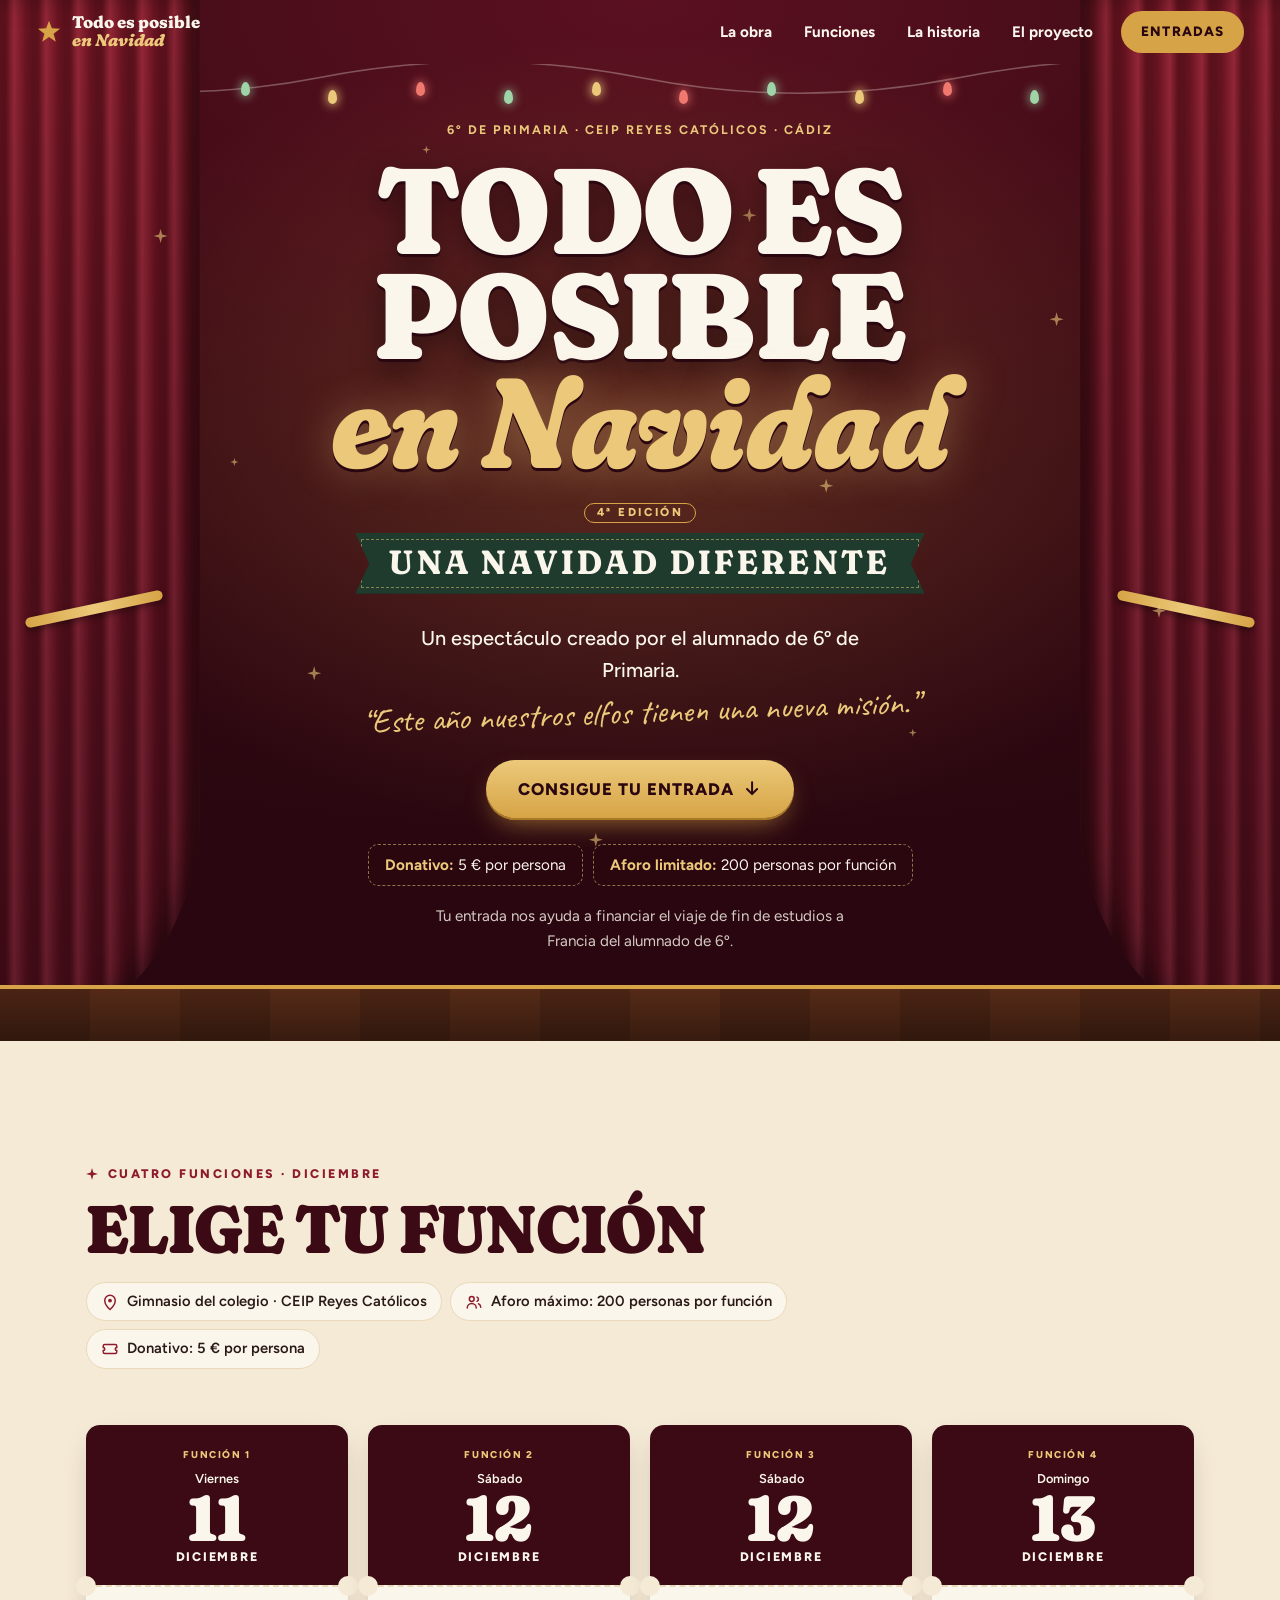
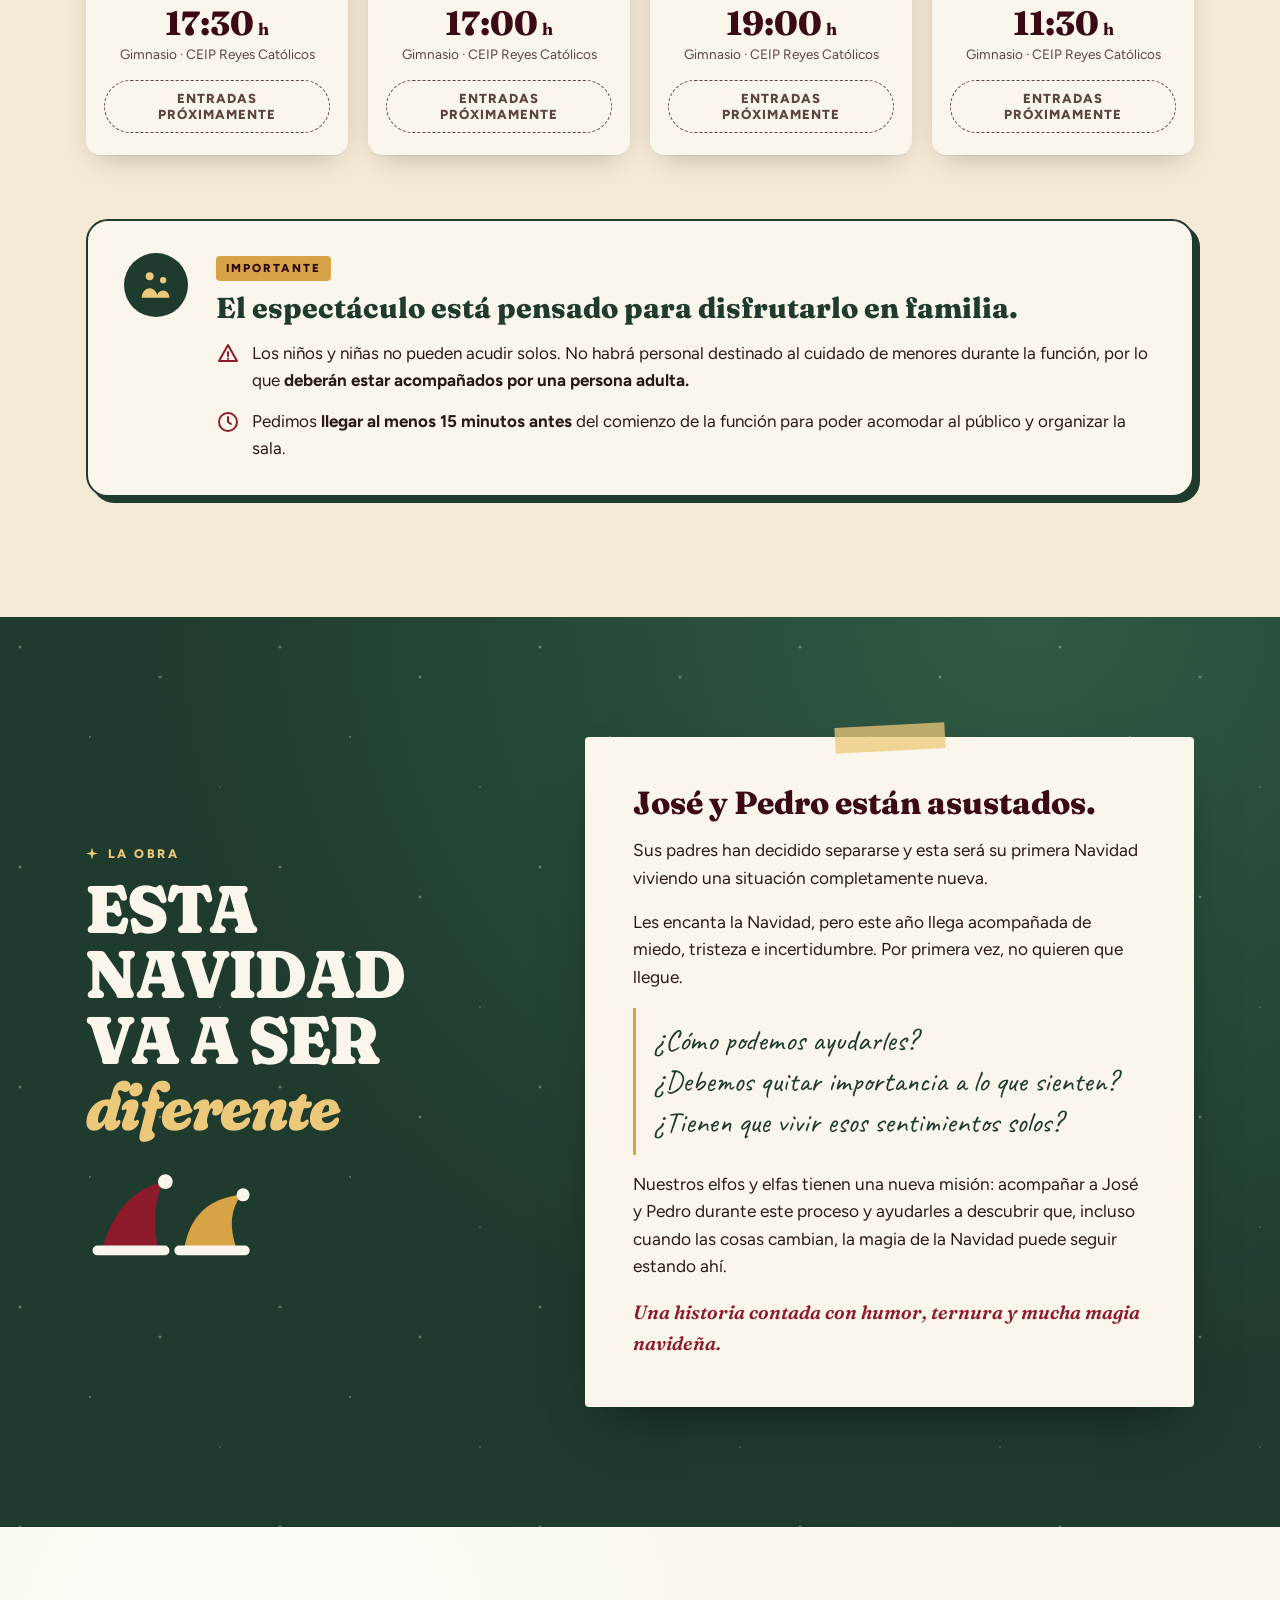
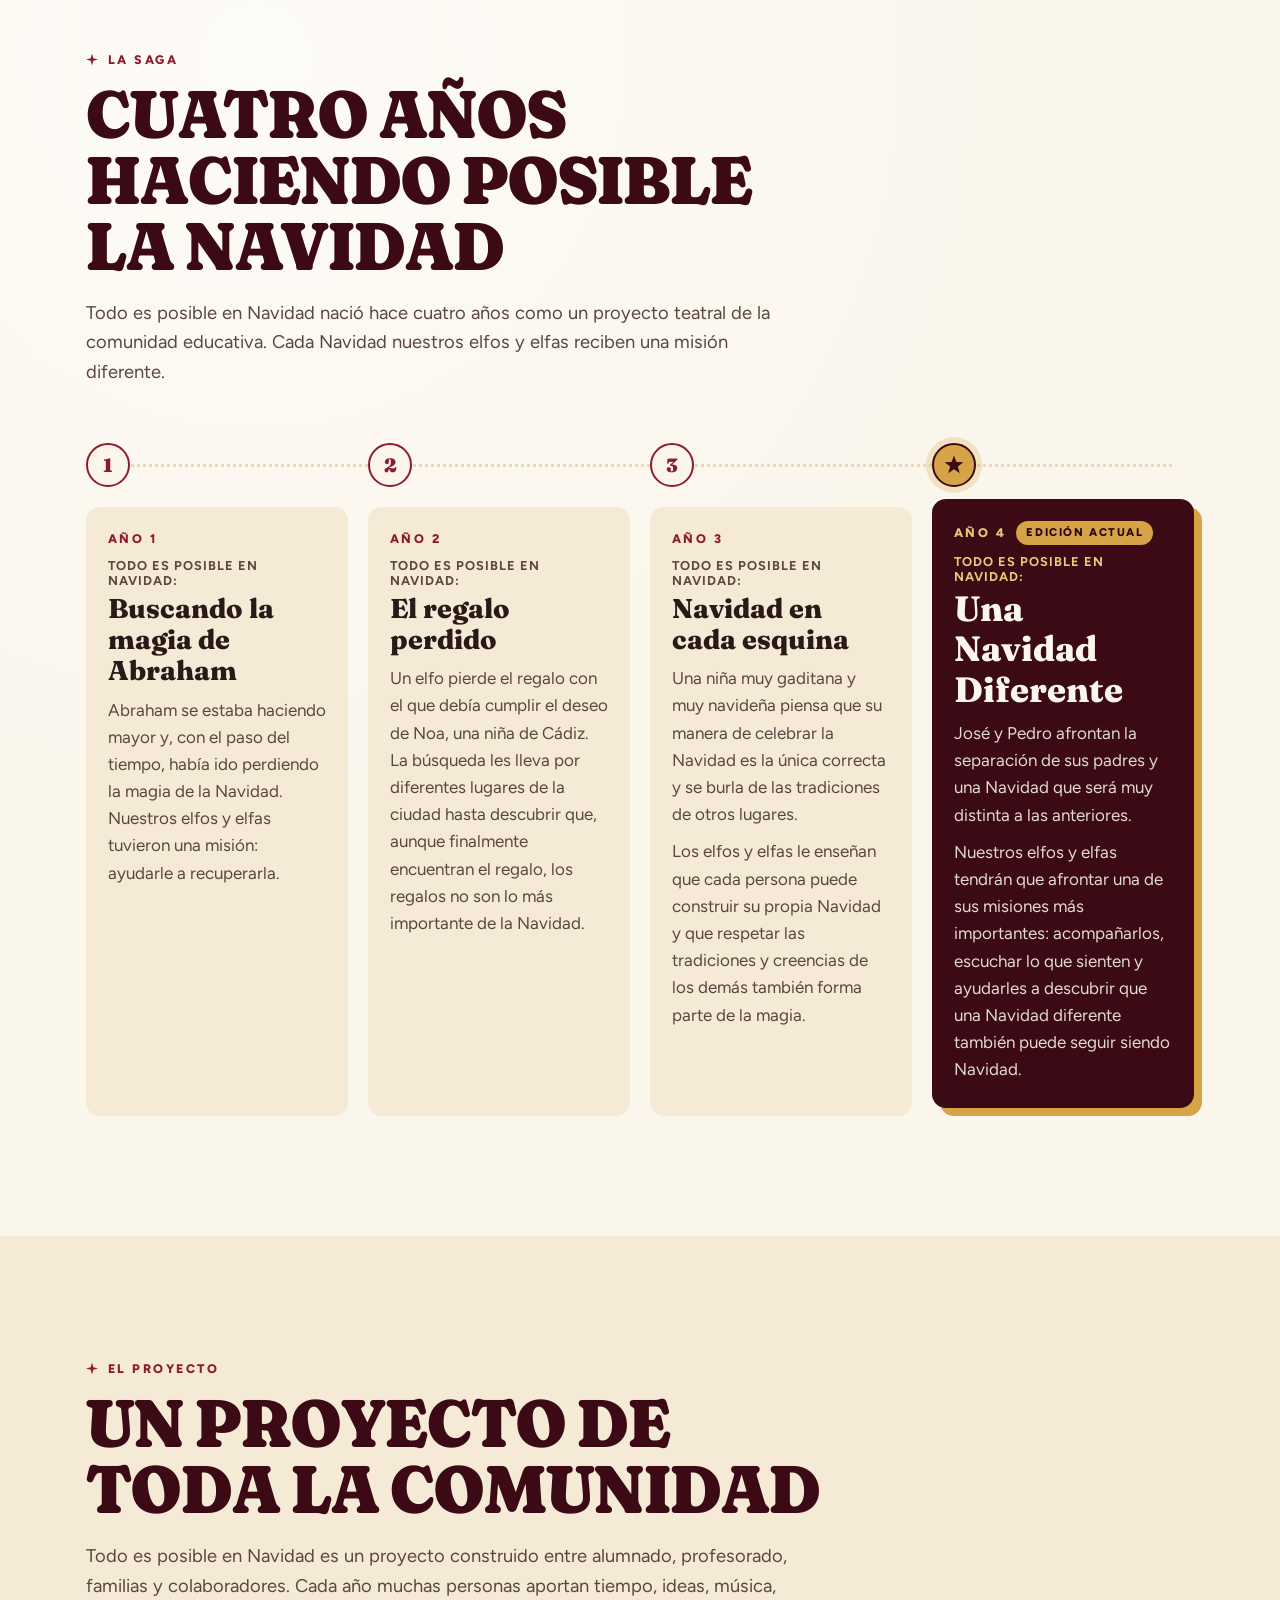
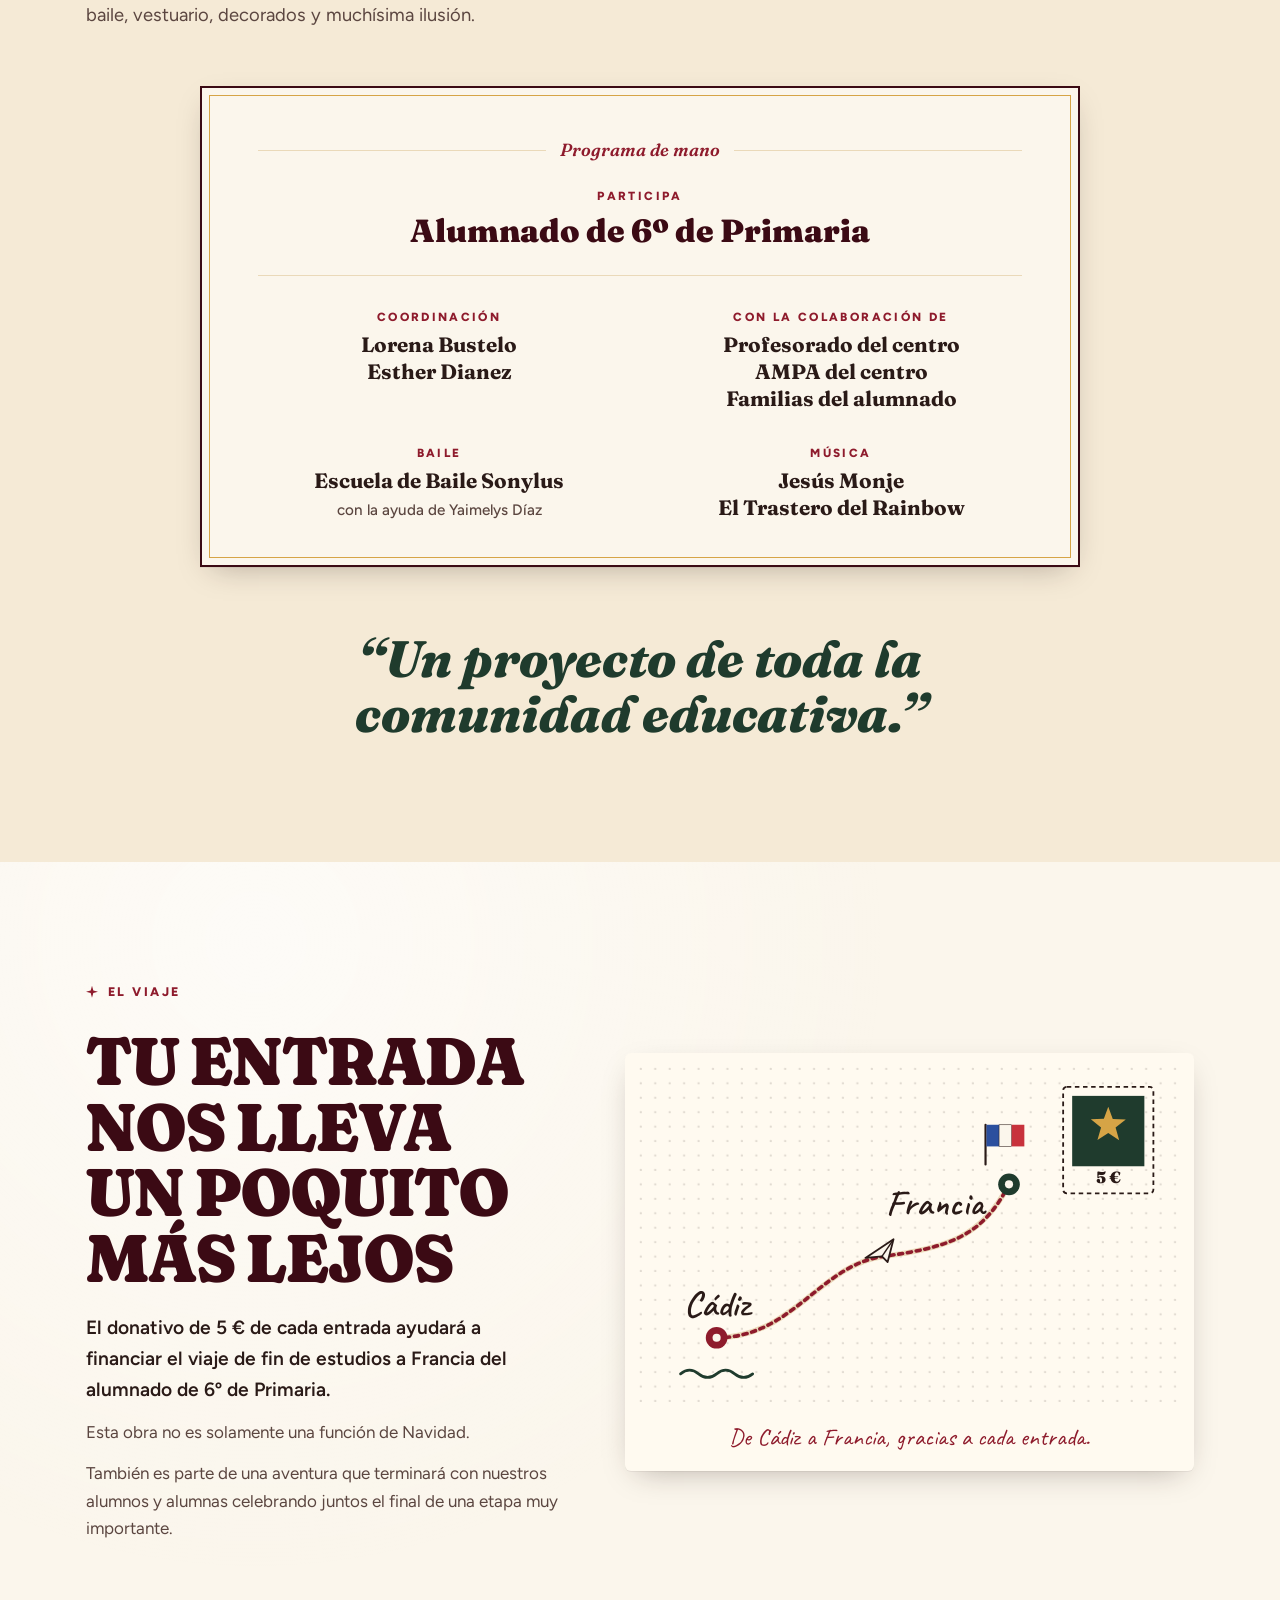
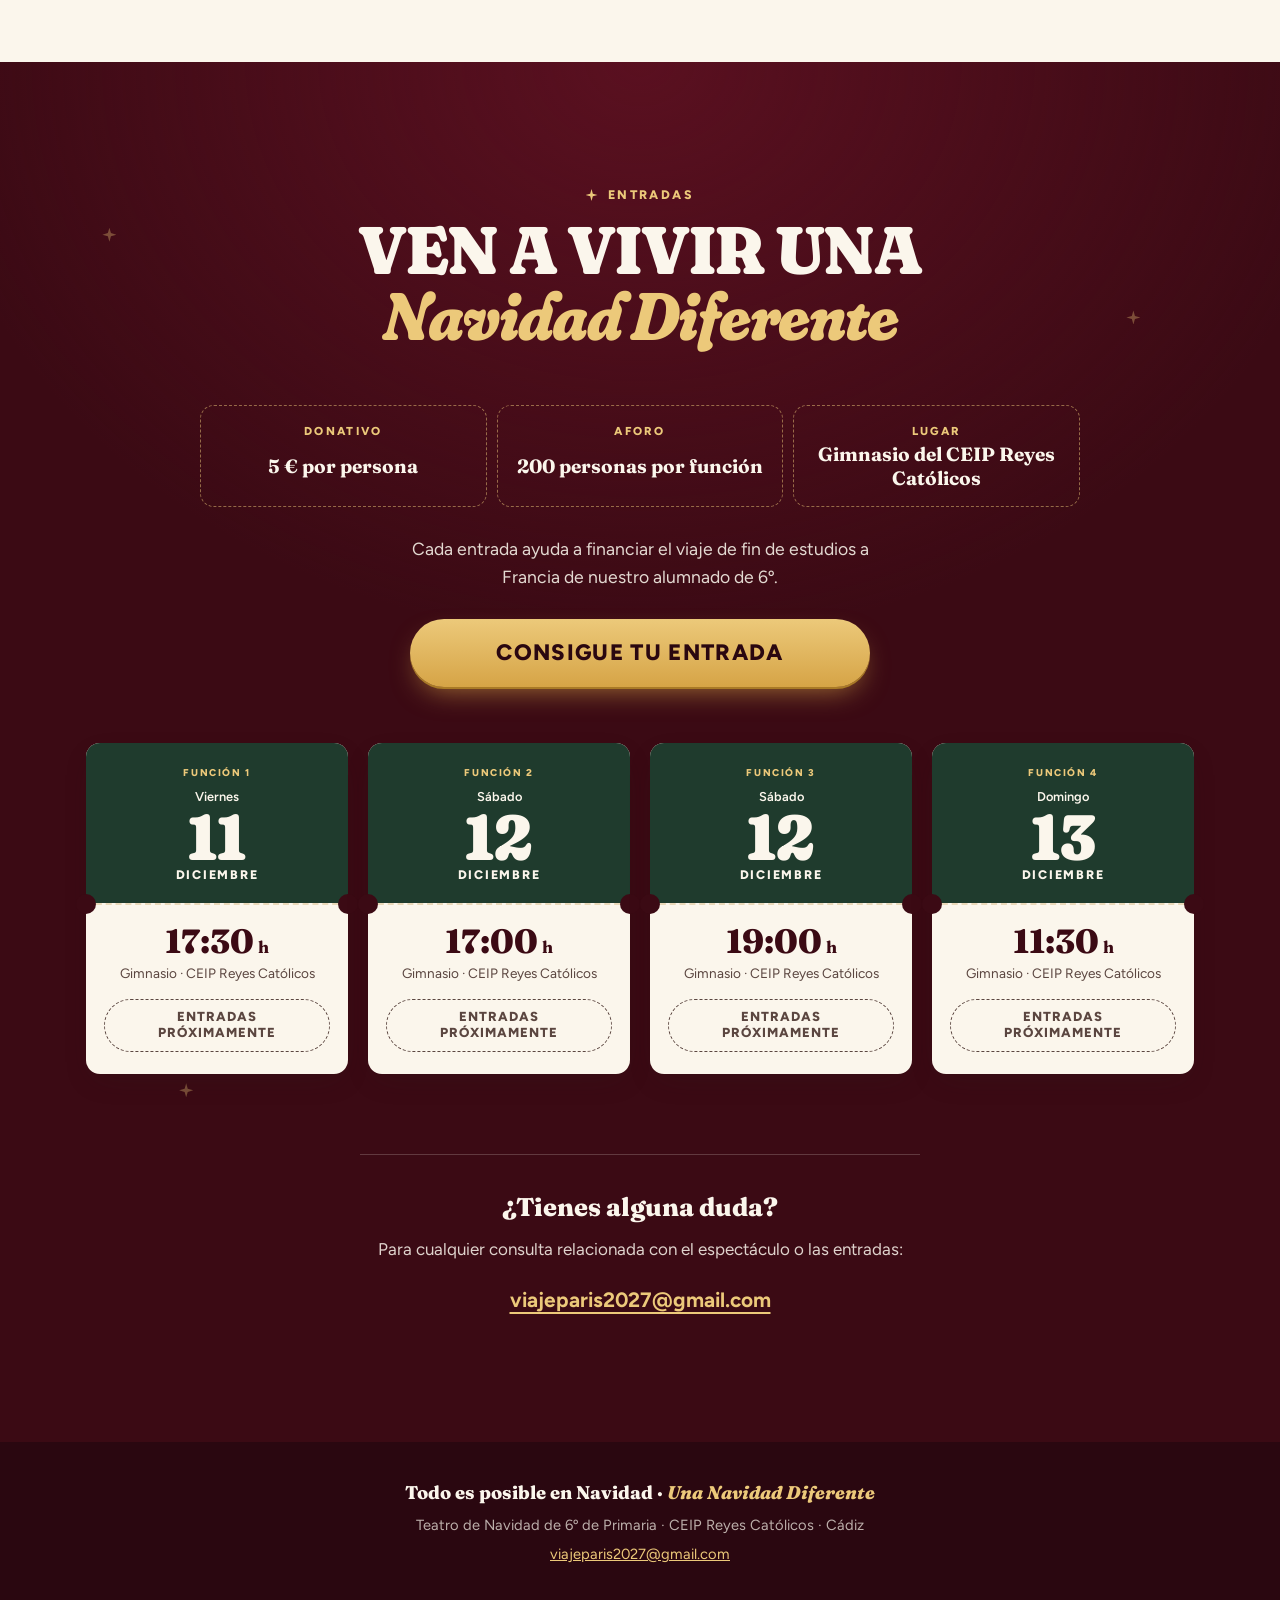
==== index.html @ 120185e9 "Add Christmas play website for GitHub Pages Static site for "Todo es posible en Navidad · Una Navida" ====
<!doctype html>
<html lang="es">
<head>
  <meta charset="utf-8">
  <meta name="viewport" content="width=device-width, initial-scale=1, viewport-fit=cover">
  <title>Todo es posible en Navidad · Una Navidad Diferente</title>
  <meta name="description" content="Teatro de Navidad de 6º de Primaria del CEIP Reyes Católicos. Ven a disfrutar de Una Navidad Diferente y colabora con nuestro viaje de fin de estudios a Francia.">
  <meta name="theme-color" content="#3b0a14">

  <!-- Compartir (WhatsApp, redes). og:url y og:image deben ser URLs absolutas:
       si cambia la dirección de la web, actualiza estas dos líneas. -->
  <meta property="og:type" content="website">
  <meta property="og:locale" content="es_ES">
  <meta property="og:site_name" content="Todo es posible en Navidad">
  <meta property="og:title" content="Todo es posible en Navidad · Una Navidad Diferente">
  <meta property="og:description" content="Teatro de Navidad de 6º de Primaria del CEIP Reyes Católicos. Ven a disfrutar de Una Navidad Diferente y colabora con nuestro viaje de fin de estudios a Francia.">
  <meta property="og:url" content="https://jorgegalindocruces.github.io/todo-es-posible-en-navidad/">
  <meta property="og:image" content="https://jorgegalindocruces.github.io/todo-es-posible-en-navidad/assets/og-image.png">
  <meta property="og:image:width" content="1200">
  <meta property="og:image:height" content="630">
  <meta property="og:image:alt" content="Cartel de Todo es posible en Navidad: Una Navidad Diferente">
  <meta name="twitter:card" content="summary_large_image">

  <link rel="icon" href="assets/icons/favicon.svg" type="image/svg+xml">
  <link rel="icon" href="assets/icons/favicon-32.png" sizes="32x32" type="image/png">
  <link rel="apple-touch-icon" href="assets/icons/apple-touch-icon.png">

  <link rel="preconnect" href="https://fonts.googleapis.com">
  <link rel="preconnect" href="https://fonts.gstatic.com" crossorigin>
  <link rel="stylesheet" href="https://fonts.googleapis.com/css2?family=Caveat:wght@600&family=Figtree:wght@400;500;700;800&family=Fraunces:ital,opsz,wght,SOFT@0,9..144,500..900,100;1,9..144,500..900,100&display=swap">
  <link rel="stylesheet" href="css/styles.css">

  <script>document.documentElement.classList.add("js");</script>
  <script src="js/main.js" defer></script>
</head>
<body>
  <a class="skip-link" href="#contenido">Saltar al contenido</a>

  <!-- ============ CABECERA ============ -->
  <header class="site-header" data-header>
    <div class="site-header__inner">
      <a class="brand" href="#inicio" aria-label="Todo es posible en Navidad, volver al inicio">
        <svg class="brand__star" viewBox="0 0 24 24" aria-hidden="true"><path d="M12 1.5l2.6 7.1 7.6.3-6 4.7 2.1 7.3L12 16.7l-6.3 4.2 2.1-7.3-6-4.7 7.6-.3z"/></svg>
        <span class="brand__text">Todo es posible<br><em>en Navidad</em></span>
      </a>

      <button class="nav-toggle" type="button" aria-expanded="false" aria-controls="menu" data-nav-toggle>
        <span class="nav-toggle__bars" aria-hidden="true"></span>
        <span class="nav-toggle__label">Menú</span>
      </button>

      <nav class="site-nav" id="menu" aria-label="Principal" data-nav>
        <ul>
          <li><a href="#la-obra">La obra</a></li>
          <li><a href="#funciones">Funciones</a></li>
          <li><a href="#historia">La historia</a></li>
          <li><a href="#proyecto">El proyecto</a></li>
          <li><a class="site-nav__cta" href="#entradas">Entradas</a></li>
        </ul>
      </nav>
    </div>
  </header>

  <main id="contenido">

    <!-- ============ HERO ============ -->
    <section class="hero" id="inicio" aria-labelledby="hero-title">
      <div class="hero__lights" aria-hidden="true">
        <svg viewBox="0 0 1200 80" preserveAspectRatio="none" class="lights__wire"><path d="M0 10 Q150 60 300 18 T600 18 T900 18 T1200 10" fill="none" stroke="currentColor" stroke-width="2"/></svg>
        <ul class="lights__bulbs">
          <li></li><li></li><li></li><li></li><li></li><li></li><li></li><li></li><li></li><li></li><li></li><li></li><li></li><li></li>
        </ul>
      </div>
      <div class="hero__curtain hero__curtain--left" aria-hidden="true"></div>
      <div class="hero__curtain hero__curtain--right" aria-hidden="true"></div>
      <div class="hero__stars" aria-hidden="true">
        <span style="--x:12%;--y:22%;--d:0s"></span>
        <span style="--x:24%;--y:64%;--d:1.2s"></span>
        <span style="--x:33%;--y:14%;--d:2.4s"></span>
        <span style="--x:46%;--y:80%;--d:.6s"></span>
        <span style="--x:58%;--y:20%;--d:1.8s"></span>
        <span style="--x:71%;--y:70%;--d:3s"></span>
        <span style="--x:82%;--y:30%;--d:.3s"></span>
        <span style="--x:90%;--y:58%;--d:2.1s"></span>
        <span style="--x:18%;--y:44%;--d:3.4s"></span>
        <span style="--x:64%;--y:46%;--d:1.5s"></span>
      </div>

      <div class="hero__content">
        <p class="hero__kicker">6º de Primaria · CEIP Reyes Católicos · Cádiz</p>

        <h1 class="hero__title" id="hero-title">
          <span class="hero__title-top">Todo es posible</span>
          <span class="hero__title-bottom">en Navidad</span>
          <span class="visually-hidden">: </span>
          <span class="hero__edition">
            <span class="hero__edition-label">4ª edición</span>
            <span class="hero__edition-title">Una Navidad Diferente</span>
          </span>
        </h1>

        <p class="hero__lead">Un espectáculo creado por el alumnado de 6º de Primaria.</p>
        <p class="hero__mission">“Este año nuestros elfos tienen una nueva misión.”</p>

        <a class="btn btn--gold btn--xl" href="#entradas">
          Consigue tu entrada
          <svg viewBox="0 0 24 24" aria-hidden="true"><path d="M12 4v14m0 0l-6-6m6 6l6-6" fill="none" stroke="currentColor" stroke-width="2.4" stroke-linecap="round" stroke-linejoin="round"/></svg>
        </a>

        <ul class="hero__facts">
          <li><strong>Donativo:</strong> 5 € por persona</li>
          <li><strong>Aforo limitado:</strong> 200 personas por función</li>
        </ul>

        <p class="hero__purpose">Tu entrada nos ayuda a financiar el viaje de fin de estudios a Francia del alumnado de 6º.</p>
      </div>

      <div class="hero__stage" aria-hidden="true"></div>
    </section>

    <!-- ============ FUNCIONES ============ -->
    <section class="section section--cream" id="funciones" aria-labelledby="funciones-title">
      <div class="container">
        <header class="section-head reveal">
          <p class="eyebrow">Cuatro funciones · Diciembre</p>
          <h2 class="section-title" id="funciones-title">Elige tu función</h2>
          <p class="section-sub">
            <span class="pill"><svg viewBox="0 0 24 24" aria-hidden="true"><path d="M12 22s7-6.2 7-12a7 7 0 10-14 0c0 5.8 7 12 7 12z" fill="none" stroke="currentColor" stroke-width="2"/><circle cx="12" cy="10" r="2.5" fill="currentColor"/></svg>Gimnasio del colegio · CEIP Reyes Católicos</span>
            <span class="pill"><svg viewBox="0 0 24 24" aria-hidden="true"><circle cx="9" cy="8" r="3.2" fill="none" stroke="currentColor" stroke-width="2"/><path d="M3 20c0-3.3 2.7-6 6-6s6 2.7 6 6M16 5.5a3 3 0 010 5.6M18 14.4c1.8.8 3 2.6 3 4.6" fill="none" stroke="currentColor" stroke-width="2" stroke-linecap="round"/></svg>Aforo máximo: 200 personas por función</span>
            <span class="pill"><svg viewBox="0 0 24 24" aria-hidden="true"><path d="M3 8a2 2 0 012-2h14a2 2 0 012 2v2a2 2 0 000 4v2a2 2 0 01-2 2H5a2 2 0 01-2-2v-2a2 2 0 000-4z" fill="none" stroke="currentColor" stroke-width="2"/></svg>Donativo: 5 € por persona</span>
          </p>
        </header>

        <!-- Las tarjetas se generan desde CONFIG.shows en js/main.js -->
        <ul class="tickets" data-shows></ul>
        <noscript>
          <ul class="tickets-fallback">
            <li>11 de diciembre · 17:30</li>
            <li>12 de diciembre · 17:00</li>
            <li>12 de diciembre · 19:00</li>
            <li>13 de diciembre · 11:30</li>
          </ul>
        </noscript>

        <!-- AVISO IMPORTANTE -->
        <aside class="notice reveal" aria-labelledby="notice-title">
          <div class="notice__icon" aria-hidden="true">
            <svg viewBox="0 0 48 48"><circle cx="16" cy="13" r="5"/><circle cx="33" cy="18" r="4"/><path d="M6 40c0-6.6 4.5-12 10-12s10 5.4 10 12zM25 40c0-5 3.6-9 8-9s8 4 8 9z"/></svg>
          </div>
          <div class="notice__body">
            <p class="notice__tag">Importante</p>
            <h3 class="notice__title" id="notice-title">El espectáculo está pensado para disfrutarlo en familia.</h3>
            <ul class="notice__list">
              <li>
                <svg viewBox="0 0 24 24" aria-hidden="true"><path d="M12 3l9 16H3z" fill="none" stroke="currentColor" stroke-width="2" stroke-linejoin="round"/><path d="M12 10v4M12 16.5v.5" stroke="currentColor" stroke-width="2" stroke-linecap="round"/></svg>
                <span>Los niños y niñas no pueden acudir solos. No habrá personal destinado al cuidado de menores durante la función, por lo que <strong>deberán estar acompañados por una persona adulta.</strong></span>
              </li>
              <li>
                <svg viewBox="0 0 24 24" aria-hidden="true"><circle cx="12" cy="12" r="9" fill="none" stroke="currentColor" stroke-width="2"/><path d="M12 7v5l3 2" fill="none" stroke="currentColor" stroke-width="2" stroke-linecap="round"/></svg>
                <span>Pedimos <strong>llegar al menos 15 minutos antes</strong> del comienzo de la función para poder acomodar al público y organizar la sala.</span>
              </li>
            </ul>
          </div>
        </aside>
      </div>
    </section>

    <!-- ============ SINOPSIS ============ -->
    <section class="section section--forest synopsis" id="la-obra" aria-labelledby="sinopsis-title">
      <div class="snow" aria-hidden="true"></div>
      <div class="container synopsis__grid">
        <header class="synopsis__head reveal">
          <p class="eyebrow eyebrow--gold">La obra</p>
          <h2 class="section-title section-title--light" id="sinopsis-title">Esta Navidad va a ser <em>diferente</em></h2>
          <div class="synopsis__elves" aria-hidden="true">
            <svg viewBox="0 0 220 120">
              <!-- Dos gorros de elfo -->
              <g class="elf-hat">
                <path d="M20 100 Q40 30 95 18 Q78 50 88 100z" fill="#8e1b2c"/>
                <path d="M14 96h82a6 6 0 010 12H14a6 6 0 010-12z" fill="#fbf6ec"/>
                <circle cx="97" cy="18" r="9" fill="#fbf6ec"/>
              </g>
              <g class="elf-hat elf-hat--two">
                <path d="M120 100 Q130 40 190 34 Q170 60 184 100z" fill="#d6a446"/>
                <path d="M114 96h80a6 6 0 010 12h-80a6 6 0 010-12z" fill="#fbf6ec"/>
                <circle cx="192" cy="34" r="8" fill="#fbf6ec"/>
              </g>
            </svg>
          </div>
        </header>

        <div class="synopsis__script reveal">
          <p class="synopsis__lead">José y Pedro están asustados.</p>
          <p>Sus padres han decidido separarse y esta será su primera Navidad viviendo una situación completamente nueva.</p>
          <p>Les encanta la Navidad, pero este año llega acompañada de miedo, tristeza e incertidumbre. Por primera vez, no quieren que llegue.</p>

          <ul class="synopsis__questions">
            <li>¿Cómo podemos ayudarles?</li>
            <li>¿Debemos quitar importancia a lo que sienten?</li>
            <li>¿Tienen que vivir esos sentimientos solos?</li>
          </ul>

          <p>Nuestros elfos y elfas tienen una nueva misión: acompañar a José y Pedro durante este proceso y ayudarles a descubrir que, incluso cuando las cosas cambian, la magia de la Navidad puede seguir estando ahí.</p>
          <p class="synopsis__closing">Una historia contada con humor, ternura y mucha magia navideña.</p>
        </div>
      </div>
    </section>

    <!-- ============ HISTORIA / TIMELINE ============ -->
    <section class="section section--paper" id="historia" aria-labelledby="historia-title">
      <div class="container">
        <header class="section-head reveal">
          <p class="eyebrow">La saga</p>
          <h2 class="section-title" id="historia-title">Cuatro años haciendo posible la Navidad</h2>
          <p class="section-intro">Todo es posible en Navidad nació hace cuatro años como un proyecto teatral de la comunidad educativa. Cada Navidad nuestros elfos y elfas reciben una misión diferente.</p>
        </header>

        <ol class="timeline">
          <li class="timeline__item reveal">
            <div class="timeline__marker" aria-hidden="true">1</div>
            <article class="timeline__card">
              <p class="timeline__year">Año 1</p>
              <h3 class="timeline__title"><span class="timeline__saga">Todo es posible en Navidad:</span> Buscando la magia de Abraham</h3>
              <p>Abraham se estaba haciendo mayor y, con el paso del tiempo, había ido perdiendo la magia de la Navidad. Nuestros elfos y elfas tuvieron una misión: ayudarle a recuperarla.</p>
            </article>
          </li>
          <li class="timeline__item reveal">
            <div class="timeline__marker" aria-hidden="true">2</div>
            <article class="timeline__card">
              <p class="timeline__year">Año 2</p>
              <h3 class="timeline__title"><span class="timeline__saga">Todo es posible en Navidad:</span> El regalo perdido</h3>
              <p>Un elfo pierde el regalo con el que debía cumplir el deseo de Noa, una niña de Cádiz. La búsqueda les lleva por diferentes lugares de la ciudad hasta descubrir que, aunque finalmente encuentran el regalo, los regalos no son lo más importante de la Navidad.</p>
            </article>
          </li>
          <li class="timeline__item reveal">
            <div class="timeline__marker" aria-hidden="true">3</div>
            <article class="timeline__card">
              <p class="timeline__year">Año 3</p>
              <h3 class="timeline__title"><span class="timeline__saga">Todo es posible en Navidad:</span> Navidad en cada esquina</h3>
              <p>Una niña muy gaditana y muy navideña piensa que su manera de celebrar la Navidad es la única correcta y se burla de las tradiciones de otros lugares.</p>
              <p>Los elfos y elfas le enseñan que cada persona puede construir su propia Navidad y que respetar las tradiciones y creencias de los demás también forma parte de la magia.</p>
            </article>
          </li>
          <li class="timeline__item timeline__item--current reveal">
            <div class="timeline__marker" aria-hidden="true">
              <svg viewBox="0 0 24 24"><path d="M12 1.5l2.6 7.1 7.6.3-6 4.7 2.1 7.3L12 16.7l-6.3 4.2 2.1-7.3-6-4.7 7.6-.3z"/></svg>
            </div>
            <article class="timeline__card">
              <p class="timeline__year">Año 4 <span class="badge">Edición actual</span></p>
              <h3 class="timeline__title"><span class="timeline__saga">Todo es posible en Navidad:</span> Una Navidad Diferente</h3>
              <p>José y Pedro afrontan la separación de sus padres y una Navidad que será muy distinta a las anteriores.</p>
              <p>Nuestros elfos y elfas tendrán que afrontar una de sus misiones más importantes: acompañarlos, escuchar lo que sienten y ayudarles a descubrir que una Navidad diferente también puede seguir siendo Navidad.</p>
            </article>
          </li>
        </ol>
      </div>
    </section>

    <!-- ============ COMUNIDAD ============ -->
    <section class="section section--cream" id="proyecto" aria-labelledby="proyecto-title">
      <div class="container">
        <header class="section-head reveal">
          <p class="eyebrow">El proyecto</p>
          <h2 class="section-title" id="proyecto-title">Un proyecto de toda la comunidad</h2>
          <p class="section-intro">Todo es posible en Navidad es un proyecto construido entre alumnado, profesorado, familias y colaboradores. Cada año muchas personas aportan tiempo, ideas, música, baile, vestuario, decorados y muchísima ilusión.</p>
        </header>

        <div class="playbill reveal">
          <p class="playbill__header">Programa de mano</p>

          <dl class="playbill__list">
            <div class="playbill__row playbill__row--wide">
              <dt>Participa</dt>
              <dd>Alumnado de 6º de Primaria</dd>
            </div>
            <div class="playbill__row">
              <dt>Coordinación</dt>
              <dd>Lorena Bustelo<br>Esther Dianez</dd>
            </div>
            <div class="playbill__row">
              <dt>Con la colaboración de</dt>
              <dd>Profesorado del centro<br>AMPA del centro<br>Familias del alumnado</dd>
            </div>
            <div class="playbill__row">
              <dt>Baile</dt>
              <dd>Escuela de Baile Sonylus<br><span class="playbill__note">con la ayuda de Yaimelys Díaz</span></dd>
            </div>
            <div class="playbill__row">
              <dt>Música</dt>
              <dd>Jesús Monje<br>El Trastero del Rainbow</dd>
            </div>
          </dl>
        </div>

        <p class="big-quote reveal">“Un proyecto de toda la comunidad educativa.”</p>
      </div>
    </section>

    <!-- ============ EL VIAJE ============ -->
    <section class="section section--paper trip" aria-labelledby="viaje-title">
      <div class="container trip__grid">
        <header class="trip__text reveal">
          <p class="eyebrow">El viaje</p>
          <h2 class="section-title" id="viaje-title">Tu entrada nos lleva un poquito más lejos</h2>
          <p class="trip__lead">El donativo de 5 € de cada entrada ayudará a financiar el viaje de fin de estudios a Francia del alumnado de 6º de Primaria.</p>
          <p>Esta obra no es solamente una función de Navidad.</p>
          <p>También es parte de una aventura que terminará con nuestros alumnos y alumnas celebrando juntos el final de una etapa muy importante.</p>
        </header>

        <figure class="postcard reveal">
          <svg class="route" viewBox="0 0 600 380" role="img" aria-labelledby="route-title">
            <title id="route-title">Recorrido ilustrado desde Cádiz hasta Francia</title>
            <defs>
              <pattern id="dots" width="16" height="16" patternUnits="userSpaceOnUse">
                <circle cx="2" cy="2" r="1.3" fill="currentColor" opacity=".14"/>
              </pattern>
            </defs>
            <rect width="600" height="380" fill="url(#dots)"/>

            <!-- Sello -->
            <g transform="translate(470 22)" class="route__stamp">
              <rect width="100" height="118" rx="4" fill="none" stroke="currentColor" stroke-width="2" stroke-dasharray="5 4"/>
              <rect x="10" y="10" width="80" height="78" fill="#1f3b2d"/>
              <path d="M50 22l5 13.5 14.4.6-11.3 9 4 14L50 51l-12 8 4-14-11.3-9 14.4-.6z" fill="#d6a446"/>
              <text x="50" y="106" text-anchor="middle" class="route__stamp-text">5 €</text>
            </g>

            <!-- Recorrido -->
            <path class="route__line-bg" d="M86 300 C 170 300, 200 220, 270 210 S 380 190, 410 130" fill="none"/>
            <path class="route__line" d="M86 300 C 170 300, 200 220, 270 210 S 380 190, 410 130" fill="none" pathLength="1"/>

            <!-- Avión de papel -->
            <g class="route__plane" transform="translate(268 206) rotate(-18)">
              <path d="M-18 0 L18 -10 L4 12 L0 4z" fill="#fbf6ec" stroke="currentColor" stroke-width="2" stroke-linejoin="round"/>
              <path d="M0 4 L18 -10" stroke="currentColor" stroke-width="1.6"/>
            </g>

            <!-- Cádiz -->
            <g transform="translate(86 300)">
              <circle r="12" fill="#8e1b2c"/>
              <circle r="4.5" fill="#fbf6ec"/>
              <path d="M-40 40 q10 -8 20 0 t20 0 t20 0 t20 0" fill="none" stroke="#1f3b2d" stroke-width="3" stroke-linecap="round"/>
              <text x="0" y="-24" text-anchor="middle" class="route__label">Cádiz</text>
            </g>

            <!-- Francia -->
            <g transform="translate(410 130)">
              <circle r="12" fill="#1f3b2d"/>
              <circle r="4.5" fill="#fbf6ec"/>
              <g transform="translate(-26 -66)">
                <path d="M0 0v44" stroke="currentColor" stroke-width="2.4" stroke-linecap="round"/>
                <rect x="1" y="0" width="14" height="24" fill="#2b4f9e"/>
                <rect x="15" y="0" width="14" height="24" fill="#fbf6ec" stroke="#2a1a17" stroke-width=".6"/>
                <rect x="29" y="0" width="14" height="24" fill="#c8323c"/>
              </g>
              <text x="-28" y="34" text-anchor="end" class="route__label">Francia</text>
            </g>
          </svg>
          <figcaption class="postcard__caption">De Cádiz a Francia, gracias a cada entrada.</figcaption>
        </figure>
      </div>
    </section>

    <!-- ============ GALERÍA (oculta hasta activarla en CONFIG) ============ -->
    <section class="section section--cream gallery" id="galeria" aria-labelledby="galeria-title" hidden data-gallery>
      <div class="container">
        <header class="section-head reveal">
          <p class="eyebrow">Fotos</p>
          <h2 class="section-title" id="galeria-title">Entre bambalinas</h2>
        </header>
        <!-- Las fotos se añaden en CONFIG.galleryPhotos (js/main.js) -->
        <ul class="gallery__grid" data-gallery-grid></ul>
      </div>
    </section>

    <!-- ============ ENTRADAS ============ -->
    <section class="section section--wine tickets-section" id="entradas" aria-labelledby="entradas-title">
      <div class="hero__stars hero__stars--soft" aria-hidden="true">
        <span style="--x:8%;--y:12%;--d:.4s"></span>
        <span style="--x:88%;--y:18%;--d:1.6s"></span>
        <span style="--x:76%;--y:62%;--d:2.6s"></span>
        <span style="--x:14%;--y:74%;--d:3.2s"></span>
      </div>
      <div class="container">
        <header class="section-head section-head--center reveal">
          <p class="eyebrow eyebrow--gold">Entradas</p>
          <h2 class="section-title section-title--light" id="entradas-title">Ven a vivir una <em>Navidad Diferente</em></h2>
        </header>

        <ul class="ticket-facts reveal">
          <li><span class="ticket-facts__label">Donativo</span><span class="ticket-facts__value">5 € por persona</span></li>
          <li><span class="ticket-facts__label">Aforo</span><span class="ticket-facts__value">200 personas por función</span></li>
          <li><span class="ticket-facts__label">Lugar</span><span class="ticket-facts__value">Gimnasio del CEIP Reyes Católicos</span></li>
        </ul>

        <p class="tickets-section__purpose reveal">Cada entrada ayuda a financiar el viaje de fin de estudios a Francia de nuestro alumnado de 6º.</p>

        <p class="tickets-section__cta reveal">
          <a class="btn btn--gold btn--xxl" href="#entradas-funciones" data-main-cta>Consigue tu entrada</a>
        </p>

        <ul class="tickets tickets--dark" id="entradas-funciones" data-shows tabindex="-1" aria-label="Funciones disponibles"></ul>
        <noscript>
          <ul class="tickets-fallback tickets-fallback--dark">
            <li>11 de diciembre · 17:30</li>
            <li>12 de diciembre · 17:00</li>
            <li>12 de diciembre · 19:00</li>
            <li>13 de diciembre · 11:30</li>
          </ul>
        </noscript>

        <!-- CONTACTO -->
        <div class="contact reveal" id="contacto">
          <h3 class="contact__title">¿Tienes alguna duda?</h3>
          <p>Para cualquier consulta relacionada con el espectáculo o las entradas:</p>
          <p><a class="contact__email" href="mailto:viajeparis2027@gmail.com" data-contact-email>viajeparis2027@gmail.com</a></p>
        </div>
      </div>
    </section>
  </main>

  <footer class="site-footer">
    <div class="container site-footer__inner">
      <p class="site-footer__brand">Todo es posible en Navidad <span aria-hidden="true">·</span> <em>Una Navidad Diferente</em></p>
      <p>Teatro de Navidad de 6º de Primaria · CEIP Reyes Católicos · Cádiz</p>
      <p><a href="mailto:viajeparis2027@gmail.com" data-contact-email>viajeparis2027@gmail.com</a></p>
    </div>
  </footer>

  <!-- CTA fijo en móvil -->
  <a class="sticky-cta" href="#entradas" data-sticky-cta>
    <svg viewBox="0 0 24 24" aria-hidden="true"><path d="M3 8a2 2 0 012-2h14a2 2 0 012 2v2a2 2 0 000 4v2a2 2 0 01-2 2H5a2 2 0 01-2-2v-2a2 2 0 000-4z" fill="none" stroke="currentColor" stroke-width="2"/></svg>
    Entradas · 5 €
  </a>
</body>
</html>
---- css/styles.css ----
/* =========================================================
   TODO ES POSIBLE EN NAVIDAD · Una Navidad Diferente
   ========================================================= */

/* ---------- Colores y tipografías ---------- */
:root {
  --wine-900: #2a0710;
  --wine-800: #3b0a14;
  --wine-700: #5a1020;
  --wine-600: #8e1b2c;
  --forest-900: #142a20;
  --forest-800: #1f3b2d;
  --forest-600: #2f5a44;
  --gold-500: #d6a446;
  --gold-300: #ecc97a;
  --cream-100: #fbf6ec;
  --cream-200: #f5ead6;
  --cream-300: #ead9b9;
  --ink: #2a1a17;
  --ink-soft: #5b4640;

  --font-display: "Fraunces", Georgia, "Times New Roman", serif;
  --font-body: "Figtree", system-ui, -apple-system, "Segoe UI", Roboto, sans-serif;
  --font-hand: "Caveat", "Comic Sans MS", cursive;

  --radius: 14px;
  --radius-lg: 22px;
  --shadow: 0 1px 0 rgba(42, 26, 23, .06), 0 10px 30px -12px rgba(42, 26, 23, .35);
  --header-h: 64px;
  --gutter: 16px;
}

/* ---------- Base ---------- */
*, *::before, *::after { box-sizing: border-box; }

html {
  scroll-behavior: smooth;
  scroll-padding-top: calc(var(--header-h) + 8px);
  -webkit-text-size-adjust: 100%;
}

body {
  margin: 0;
  background: var(--cream-200);
  color: var(--ink);
  font-family: var(--font-body);
  font-size: 1.0625rem;
  line-height: 1.6;
  -webkit-font-smoothing: antialiased;
  overflow-x: hidden;
}

img, svg { display: block; max-width: 100%; }
h1, h2, h3, p, ul, ol, dl, dd, figure { margin: 0; }
ul, ol { padding: 0; list-style: none; }
a { color: inherit; }

:focus-visible {
  outline: 3px solid var(--gold-500);
  outline-offset: 3px;
  border-radius: 6px;
}
.section--cream :focus-visible,
.section--paper :focus-visible { outline-color: var(--wine-600); }

.visually-hidden {
  position: absolute !important;
  width: 1px; height: 1px;
  overflow: hidden; clip: rect(0 0 0 0);
  white-space: nowrap;
}

.skip-link {
  position: absolute; left: 12px; top: -60px; z-index: 100;
  background: var(--gold-500); color: var(--wine-900);
  padding: 10px 16px; border-radius: 8px; font-weight: 700;
}
.skip-link:focus { top: 12px; }

.container {
  width: 100%;
  max-width: 1140px;
  margin-inline: auto;
  padding-inline: var(--gutter);
}

/* ---------- Botones ---------- */
.btn {
  display: inline-flex; align-items: center; justify-content: center; gap: .5em;
  min-height: 48px;
  padding: .8em 1.5em;
  border: 0; border-radius: 999px;
  font-family: var(--font-body); font-weight: 800; font-size: 1rem;
  letter-spacing: .06em; text-transform: uppercase; text-decoration: none;
  text-align: center; line-height: 1.2;
  cursor: pointer;
  transition: transform .2s ease, box-shadow .2s ease, background-color .2s ease;
}
.btn svg { width: 1.2em; height: 1.2em; }

.btn--gold {
  background: linear-gradient(180deg, var(--gold-300), var(--gold-500));
  color: var(--wine-900);
  box-shadow: 0 2px 0 #a97a26, 0 12px 28px -10px rgba(214, 164, 70, .7);
}
.btn--gold:hover { transform: translateY(-2px); box-shadow: 0 4px 0 #a97a26, 0 18px 34px -12px rgba(214, 164, 70, .8); }
.btn--gold:active { transform: translateY(1px); box-shadow: 0 1px 0 #a97a26; }

.btn--xl { font-size: 1.05rem; min-height: 58px; padding-inline: 1.9em; }
.btn--xxl { font-size: clamp(1.1rem, 4.5vw, 1.4rem); min-height: 68px; padding-inline: 2.2em; width: 100%; max-width: 460px; }

/* ---------- Cabecera ---------- */
.site-header {
  position: fixed; inset: 0 0 auto; z-index: 50;
  height: var(--header-h);
  color: var(--cream-100);
  transition: background-color .3s ease, box-shadow .3s ease;
}
.site-header.is-scrolled,
.site-header:has(.is-open) {
  background: rgba(42, 7, 16, .94);
  box-shadow: 0 6px 24px -12px rgba(0, 0, 0, .6);
}
@supports (backdrop-filter: blur(8px)) {
  .site-header.is-scrolled { background: rgba(42, 7, 16, .82); backdrop-filter: blur(10px); }
}

.site-header__inner {
  height: 100%; max-width: 1240px; margin-inline: auto;
  padding-inline: var(--gutter);
  display: flex; align-items: center; justify-content: space-between; gap: 16px;
}

.brand {
  display: flex; align-items: center; gap: 10px;
  text-decoration: none;
  font-family: var(--font-display); font-weight: 800;
  font-size: .95rem; line-height: 1.05;
  font-variation-settings: "SOFT" 100;
}
.brand em { color: var(--gold-300); font-style: italic; }
.brand__star { width: 26px; height: 26px; fill: var(--gold-500); flex: none; }

.nav-toggle {
  display: inline-flex; align-items: center; gap: 10px;
  min-height: 44px; padding: 0 14px;
  background: transparent; color: inherit;
  border: 1.5px solid rgba(251, 246, 236, .4); border-radius: 999px;
  font: 700 .85rem var(--font-body); letter-spacing: .08em; text-transform: uppercase;
  cursor: pointer;
}
.nav-toggle__bars, .nav-toggle__bars::before, .nav-toggle__bars::after {
  display: block; width: 18px; height: 2px; background: currentColor; border-radius: 2px;
  transition: transform .25s ease, opacity .25s ease;
}
.nav-toggle__bars { position: relative; }
.nav-toggle__bars::before, .nav-toggle__bars::after { content: ""; position: absolute; left: 0; }
.nav-toggle__bars::before { top: -6px; }
.nav-toggle__bars::after { top: 6px; }
.nav-toggle[aria-expanded="true"] .nav-toggle__bars { background: transparent; }
.nav-toggle[aria-expanded="true"] .nav-toggle__bars::before { transform: translateY(6px) rotate(45deg); }
.nav-toggle[aria-expanded="true"] .nav-toggle__bars::after { transform: translateY(-6px) rotate(-45deg); }

.site-nav {
  position: absolute; top: var(--header-h); left: 0; right: 0;
  background: rgba(42, 7, 16, .97);
  padding: 8px var(--gutter) 20px;
  border-bottom: 2px solid var(--gold-500);
  display: none;
}
.site-nav.is-open { display: block; }
.js .site-nav:not(.is-open) { display: none; }
html:not(.js) .site-nav { position: static; display: block; background: none; border: 0; padding: 0; }
html:not(.js) .nav-toggle { display: none; }

.site-nav ul { display: grid; gap: 2px; }
.site-nav a {
  display: block; padding: 14px 6px;
  text-decoration: none; font-weight: 700; font-size: 1.1rem;
  border-bottom: 1px solid rgba(251, 246, 236, .1);
}
.site-nav a:hover { color: var(--gold-300); }
.site-nav .site-nav__cta {
  margin-top: 12px; border: 0; border-radius: 999px; text-align: center;
  background: var(--gold-500); color: var(--wine-900);
  text-transform: uppercase; letter-spacing: .08em; font-weight: 800;
}
.site-nav .site-nav__cta:hover { color: var(--wine-900); background: var(--gold-300); }

@media (min-width: 900px) {
  .brand { font-size: 1.05rem; }
  .nav-toggle { display: none; }
  .site-nav, .js .site-nav:not(.is-open) {
    position: static; display: block;
    background: none; border: 0; padding: 0;
  }
  .site-nav ul { display: flex; align-items: center; gap: 4px; }
  .site-nav a { border: 0; font-size: .95rem; padding: 10px 14px; }
  .site-nav .site-nav__cta { margin: 0 0 0 10px; padding: 10px 20px; font-size: .85rem; }
}

/* ---------- Hero ---------- */
.hero {
  position: relative;
  min-height: 100svh;
  display: grid; place-items: center;
  padding: calc(var(--header-h) + 56px) var(--gutter) 88px;
  overflow: hidden;
  text-align: center;
  color: var(--cream-100);
  background:
    radial-gradient(ellipse 70% 55% at 50% 42%, rgba(214, 164, 70, .22), transparent 70%),
    radial-gradient(ellipse 120% 80% at 50% 0%, var(--wine-700), var(--wine-800) 55%, var(--wine-900));
}

/* Telones */
.hero__curtain {
  position: absolute; top: 0; bottom: 0; width: 16vw; max-width: 200px; min-width: 46px;
  background:
    repeating-linear-gradient(90deg,
      rgba(0, 0, 0, .35) 0 6px, rgba(255, 255, 255, .05) 14px, rgba(0, 0, 0, .25) 26px, rgba(0, 0, 0, .35) 32px),
    linear-gradient(var(--wine-600), var(--wine-700));
  box-shadow: inset -20px 0 30px -10px rgba(0, 0, 0, .5);
  pointer-events: none;
}
.hero__curtain--left { left: 0; border-bottom-right-radius: 100% 22%; }
.hero__curtain--right { right: 0; transform: scaleX(-1); border-bottom-right-radius: 100% 22%; }
.hero__curtain::after {
  /* Abrazadera dorada */
  content: ""; position: absolute; right: 18%; top: 58%;
  width: 70%; height: 10px; border-radius: 6px;
  background: linear-gradient(90deg, var(--gold-500), var(--gold-300), var(--gold-500));
  transform: rotate(-12deg);
  box-shadow: 0 3px 6px rgba(0, 0, 0, .4);
  display: none;
}
@media (min-width: 760px) { .hero__curtain::after { display: block; } }

.hero__stage {
  position: absolute; left: 0; right: 0; bottom: 0; height: 56px;
  background:
    linear-gradient(180deg, transparent, rgba(0, 0, 0, .35)),
    repeating-linear-gradient(90deg, #4a2414 0 90px, #552a17 90px 180px);
  border-top: 4px solid var(--gold-500);
}

/* Guirnalda de luces */
.hero__lights {
  position: absolute; top: var(--header-h); left: 0; right: 0; height: 60px;
  color: rgba(251, 246, 236, .3);
  pointer-events: none;
}
.lights__wire { position: absolute; inset: 0; width: 100%; height: 60px; }
.lights__bulbs {
  position: absolute; inset: 0;
  display: flex; justify-content: space-around; padding: 0 2%;
}
.lights__bulbs li {
  width: 9px; height: 14px; margin-top: 18px;
  border-radius: 50% 50% 50% 50% / 60% 60% 40% 40%;
  background: var(--gold-300);
  box-shadow: 0 0 10px 2px rgba(236, 201, 122, .7);
  animation: twinkle 3.2s ease-in-out infinite;
}
.lights__bulbs li:nth-child(3n+2) { background: #f0786f; box-shadow: 0 0 10px 2px rgba(240, 120, 111, .6); animation-delay: .8s; }
.lights__bulbs li:nth-child(3n) { background: #9fd4a8; box-shadow: 0 0 10px 2px rgba(159, 212, 168, .55); animation-delay: 1.6s; }
.lights__bulbs li:nth-child(even) { margin-top: 26px; }
.lights__bulbs li:nth-child(n+9) { display: none; }
@media (min-width: 700px) { .lights__bulbs li:nth-child(n+9) { display: block; } }

/* Estrellas */
.hero__stars { position: absolute; inset: 0; pointer-events: none; }
.hero__stars span {
  position: absolute; left: var(--x); top: var(--y);
  width: 14px; height: 14px;
  background: var(--gold-300);
  clip-path: polygon(50% 0, 61% 39%, 100% 50%, 61% 61%, 50% 100%, 39% 61%, 0 50%, 39% 39%);
  opacity: .6;
  animation: twinkle 4s ease-in-out var(--d) infinite;
}
.hero__stars span:nth-child(3n) { width: 8px; height: 8px; }
.hero__stars--soft span { opacity: .35; }

@keyframes twinkle {
  0%, 100% { opacity: .9; transform: scale(1); }
  50% { opacity: .35; transform: scale(.75); }
}

.hero__content {
  position: relative; z-index: 2;
  max-width: 820px;
  display: flex; flex-direction: column; align-items: center;
}

.hero__kicker {
  font-size: .78rem; font-weight: 700; letter-spacing: .16em; text-transform: uppercase;
  color: var(--gold-300);
  margin-bottom: 18px;
  text-wrap: balance;
}

.hero__title {
  font-family: var(--font-display);
  font-weight: 900;
  line-height: .86;
  letter-spacing: -.02em;
  font-variation-settings: "SOFT" 100, "opsz" 144;
  display: flex; flex-direction: column; align-items: center;
  animation: float 7s ease-in-out infinite;
}
.hero__title-top {
  font-size: clamp(3rem, 15vw, 7.6rem);
  text-transform: uppercase;
  color: var(--cream-100);
  text-shadow: 0 3px 0 var(--wine-900), 0 10px 30px rgba(0, 0, 0, .45);
}
.hero__title-bottom {
  font-size: clamp(3.1rem, 16vw, 8rem);
  font-style: italic;
  font-weight: 800;
  color: var(--gold-300);
  text-shadow: 0 3px 0 var(--wine-900), 0 0 40px rgba(236, 201, 122, .35);
}

/* Cinta de la edición */
.hero__edition {
  margin-top: 26px;
  display: flex; flex-direction: column; align-items: center; gap: 10px;
}
.hero__edition-label {
  font-family: var(--font-body); font-size: .72rem; font-weight: 800;
  letter-spacing: .22em; text-transform: uppercase;
  border: 1.5px solid var(--gold-500); color: var(--gold-300);
  padding: 4px 12px; border-radius: 999px;
}
.hero__edition-title {
  position: relative;
  display: inline-block;
  padding: 10px 34px 12px;
  background: var(--forest-800);
  color: var(--cream-100);
  font-family: var(--font-display); font-weight: 700; font-style: normal;
  font-size: clamp(1.25rem, 5.6vw, 2.1rem);
  letter-spacing: .1em; text-transform: uppercase;
  line-height: 1.15;
  box-shadow: 0 8px 20px -8px rgba(0, 0, 0, .6);
  clip-path: polygon(0 0, 100% 0, calc(100% - 14px) 50%, 100% 100%, 0 100%, 14px 50%);
  outline: 1.5px dashed rgba(236, 201, 122, .5);
  outline-offset: -7px;
}

.hero__lead {
  margin-top: 28px;
  font-size: clamp(1.05rem, 3.6vw, 1.25rem);
  font-weight: 500;
  max-width: 34ch;
}
.hero__mission {
  margin: 6px 0 28px;
  font-family: var(--font-hand);
  font-size: clamp(1.6rem, 6vw, 2.1rem);
  color: var(--gold-300);
  line-height: 1.2;
  transform: rotate(-2deg);
}

.hero__facts {
  margin-top: 26px;
  display: flex; flex-wrap: wrap; justify-content: center; gap: 10px;
}
.hero__facts li {
  padding: 8px 16px;
  border: 1.5px dashed rgba(236, 201, 122, .55);
  border-radius: 10px;
  background: rgba(42, 7, 16, .45);
  font-size: .95rem;
}
.hero__facts strong { color: var(--gold-300); }

.hero__purpose {
  margin-top: 18px;
  max-width: 44ch;
  font-size: .95rem;
  color: rgba(251, 246, 236, .82);
}

@keyframes float {
  0%, 100% { transform: translateY(0); }
  50% { transform: translateY(-6px); }
}

/* ---------- Secciones ---------- */
.section { position: relative; padding-block: clamp(64px, 11vw, 120px); }
.section--cream { background: var(--cream-200); }
.section--paper {
  background:
    radial-gradient(circle at 20% 10%, rgba(255, 255, 255, .6), transparent 50%),
    var(--cream-100);
}
.section--forest {
  background:
    radial-gradient(ellipse at 80% 0%, var(--forest-600), transparent 60%),
    var(--forest-800);
  color: var(--cream-100);
}
.section--wine {
  background:
    radial-gradient(ellipse 80% 60% at 50% 0%, var(--wine-700), transparent 70%),
    var(--wine-800);
  color: var(--cream-100);
  overflow: hidden;
}

.section-head { margin-bottom: clamp(32px, 6vw, 56px); max-width: 760px; }
.section-head--center { margin-inline: auto; text-align: center; }

.eyebrow {
  display: inline-flex; align-items: center; gap: 10px;
  font-size: .78rem; font-weight: 800; letter-spacing: .2em; text-transform: uppercase;
  color: var(--wine-600);
  margin-bottom: 12px;
}
.eyebrow::before {
  content: ""; width: 12px; height: 12px; background: currentColor;
  clip-path: polygon(50% 0, 61% 39%, 100% 50%, 61% 61%, 50% 100%, 39% 61%, 0 50%, 39% 39%);
}
.eyebrow--gold { color: var(--gold-300); }

.section-title {
  font-family: var(--font-display);
  font-weight: 900;
  font-size: clamp(2.2rem, 8.5vw, 4.2rem);
  line-height: .98;
  letter-spacing: -.015em;
  text-transform: uppercase;
  color: var(--wine-800);
  font-variation-settings: "SOFT" 100, "opsz" 144;
  text-wrap: balance;
}
.section-title em { font-style: italic; text-transform: none; color: var(--wine-600); font-weight: 800; }
.section-title--light { color: var(--cream-100); }
.section-title--light em { color: var(--gold-300); }

.section-sub { margin-top: 20px; display: flex; flex-wrap: wrap; gap: 8px; }
.section-intro { margin-top: 20px; font-size: 1.15rem; color: var(--ink-soft); max-width: 60ch; }

.pill {
  display: inline-flex; align-items: center; gap: 8px;
  padding: 7px 14px;
  background: var(--cream-100);
  border: 1px solid var(--cream-300);
  border-radius: 999px;
  font-size: .92rem; font-weight: 600;
}
.pill svg { width: 18px; height: 18px; color: var(--wine-600); flex: none; }

/* ---------- Entradas (tarjetas tipo ticket) ---------- */
.tickets {
  display: grid; gap: 16px;
  grid-template-columns: 1fr;
}
@media (min-width: 640px) { .tickets { grid-template-columns: repeat(2, 1fr); } }
@media (min-width: 1040px) { .tickets { grid-template-columns: repeat(4, 1fr); gap: 20px; } }

.ticket {
  --paper: var(--cream-100);
  --notch-bg: var(--cream-200);
  position: relative;
  display: grid;
  grid-template-columns: 112px 1fr;
  background: var(--paper);
  border-radius: var(--radius);
  box-shadow: var(--shadow);
  transition: transform .25s ease, box-shadow .25s ease;
}
.ticket:hover { transform: translateY(-4px) rotate(-.4deg); box-shadow: 0 1px 0 rgba(42, 26, 23, .06), 0 20px 40px -16px rgba(42, 26, 23, .45); }

.ticket__stub {
  position: relative;
  display: flex; flex-direction: column; align-items: center; justify-content: center;
  padding: 18px 10px;
  background: var(--wine-800);
  color: var(--cream-100);
  border-radius: var(--radius) 0 0 var(--radius);
  text-align: center;
}
.ticket__number {
  font-size: .62rem; font-weight: 800; letter-spacing: .16em; text-transform: uppercase;
  color: var(--gold-300);
}
.ticket__weekday { font-size: .8rem; font-weight: 600; margin-top: 6px; text-transform: capitalize; }
.ticket__day {
  font-family: var(--font-display); font-weight: 900;
  font-size: 3.2rem; line-height: .9;
  font-variation-settings: "SOFT" 100, "opsz" 144;
}
.ticket__month { font-size: .78rem; font-weight: 800; letter-spacing: .14em; text-transform: uppercase; }

.ticket__body {
  position: relative;
  padding: 18px 18px 18px 22px;
  display: flex; flex-direction: column; justify-content: center; gap: 4px;
  border-left: 2px dashed var(--cream-300);
}
/* Muescas de la perforación */
.ticket__body::before, .ticket__body::after {
  content: ""; position: absolute; left: -11px;
  width: 20px; height: 20px; border-radius: 50%;
  background: var(--notch-bg);
}
.ticket__body::before { top: -10px; }
.ticket__body::after { bottom: -10px; }

.ticket__time {
  font-family: var(--font-display); font-weight: 800;
  font-size: 2.1rem; line-height: 1;
  color: var(--wine-800);
}
.ticket__time small { font-size: .5em; font-weight: 700; }
.ticket__place { font-size: .85rem; color: var(--ink-soft); margin-bottom: 10px; }

.btn--ticket {
  width: 100%;
  font-size: .82rem; letter-spacing: .08em;
  padding: .75em 1em;
  background: var(--wine-600); color: var(--cream-100);
}
.btn--ticket:hover { background: var(--wine-700); transform: translateY(-1px); }
.btn--soon {
  background: transparent; color: var(--ink-soft);
  border: 1.5px dashed var(--ink-soft);
  cursor: default;
}
.btn--soon:hover { background: transparent; transform: none; }

@media (min-width: 1040px) {
  .ticket { grid-template-columns: 1fr; }
  .ticket__stub { border-radius: var(--radius) var(--radius) 0 0; padding: 22px 10px 18px; }
  .ticket__day { font-size: 4rem; }
  .ticket__body { border-left: 0; border-top: 2px dashed var(--cream-300); text-align: center; align-items: center; padding: 20px 18px 22px; }
  .ticket__body::before, .ticket__body::after { top: -11px; bottom: auto; }
  .ticket__body::before { left: -10px; }
  .ticket__body::after { left: auto; right: -10px; }
}

/* Variante sobre fondo burdeos */
.tickets--dark .ticket { --notch-bg: var(--wine-800); }
.tickets--dark .ticket__stub { background: var(--forest-800); }

.tickets:focus { outline: none; }

.tickets-fallback { display: grid; gap: 8px; font-weight: 700; font-size: 1.2rem; }
.tickets-fallback li { padding: 14px 18px; background: var(--cream-100); border-radius: var(--radius); }
.tickets-fallback--dark li { background: rgba(251, 246, 236, .1); }

/* ---------- Aviso ---------- */
.notice {
  margin-top: clamp(40px, 7vw, 64px);
  display: grid; gap: 18px;
  padding: 24px 20px;
  background: var(--cream-100);
  border: 2px solid var(--forest-800);
  border-radius: var(--radius-lg);
  box-shadow: 6px 6px 0 var(--forest-800);
}
@media (min-width: 720px) {
  .notice { grid-template-columns: auto 1fr; gap: 28px; padding: 32px 36px; }
}
.notice__icon {
  width: 64px; height: 64px; border-radius: 50%;
  background: var(--forest-800);
  display: grid; place-items: center;
}
.notice__icon svg { width: 38px; height: 38px; fill: var(--gold-300); }
.notice__tag {
  display: inline-block;
  font-size: .72rem; font-weight: 800; letter-spacing: .18em; text-transform: uppercase;
  background: var(--gold-500); color: var(--wine-900);
  padding: 3px 10px; border-radius: 4px;
  margin-bottom: 10px;
}
.notice__title {
  font-family: var(--font-display); font-weight: 800;
  font-size: clamp(1.35rem, 4.6vw, 1.8rem); line-height: 1.15;
  color: var(--forest-800);
  margin-bottom: 16px;
  text-wrap: balance;
}
.notice__list { display: grid; gap: 14px; }
.notice__list li { display: grid; grid-template-columns: 24px 1fr; gap: 12px; align-items: start; }
.notice__list svg { width: 24px; height: 24px; color: var(--wine-600); margin-top: 2px; }

/* ---------- Sinopsis ---------- */
.synopsis { overflow: hidden; }
.synopsis__grid { display: grid; gap: 36px; position: relative; }
@media (min-width: 900px) {
  .synopsis__grid { grid-template-columns: 5fr 7fr; gap: 64px; align-items: start; }
  .synopsis__head { position: sticky; top: calc(var(--header-h) + 40px); }
}
.synopsis__elves { margin-top: 28px; width: 180px; }
.elf-hat { transform-origin: 50% 100%; animation: wobble 6s ease-in-out infinite; }
.elf-hat--two { animation-delay: -3s; }
@keyframes wobble {
  0%, 100% { transform: rotate(0); }
  50% { transform: rotate(-3deg); }
}

.synopsis__script {
  position: relative;
  background: var(--cream-100);
  color: var(--ink);
  padding: 32px 24px;
  border-radius: 4px;
  box-shadow: 0 24px 50px -24px rgba(0, 0, 0, .6);
  transform: rotate(.6deg);
  display: grid; gap: 16px;
  font-size: 1.08rem;
}
.synopsis__script::before {
  /* Cinta adhesiva */
  content: ""; position: absolute; top: -12px; left: 50%;
  width: 110px; height: 26px; transform: translateX(-50%) rotate(-3deg);
  background: rgba(236, 201, 122, .75);
}
@media (min-width: 600px) { .synopsis__script { padding: 48px 48px; } }

.synopsis__lead {
  font-family: var(--font-display); font-weight: 800;
  font-size: clamp(1.5rem, 5vw, 2rem); line-height: 1.15;
  color: var(--wine-800);
}
.synopsis__questions {
  display: grid; gap: 4px;
  padding: 14px 0 14px 18px;
  border-left: 3px solid var(--gold-500);
  font-family: var(--font-hand);
  font-size: clamp(1.5rem, 5vw, 1.85rem);
  line-height: 1.25;
  color: var(--forest-800);
}
.synopsis__closing {
  font-family: var(--font-display); font-style: italic; font-weight: 600;
  font-size: 1.2rem; color: var(--wine-600);
}

/* Nieve muy sutil */
.snow {
  position: absolute; inset: 0; pointer-events: none; opacity: .5;
  background-image:
    radial-gradient(2px 2px at 20px 30px, var(--cream-100), transparent),
    radial-gradient(1.5px 1.5px at 90px 120px, var(--cream-100), transparent),
    radial-gradient(2px 2px at 160px 60px, var(--cream-100), transparent),
    radial-gradient(1px 1px at 220px 170px, var(--cream-100), transparent);
  background-size: 260px 220px;
  animation: snow 30s linear infinite;
}
@keyframes snow { to { background-position: 0 660px; } }

/* ---------- Timeline ---------- */
.timeline { position: relative; display: grid; gap: 28px; }
.timeline::before {
  content: ""; position: absolute; left: 21px; top: 10px; bottom: 10px;
  border-left: 3px dotted var(--cream-300);
}
.timeline__item { position: relative; display: grid; grid-template-columns: 44px 1fr; gap: 16px; }
.timeline__marker {
  position: relative; z-index: 1;
  width: 44px; height: 44px; border-radius: 50%;
  display: grid; place-items: center;
  background: var(--cream-100);
  border: 2px solid var(--wine-600);
  color: var(--wine-600);
  font-family: var(--font-display); font-weight: 900; font-size: 1.2rem;
}
.timeline__card {
  background: var(--cream-200);
  border-radius: var(--radius);
  padding: 22px 22px 24px;
  display: grid; gap: 10px; align-content: start;
  color: var(--ink-soft);
}
.timeline__year {
  display: flex; flex-wrap: wrap; align-items: center; gap: 10px;
  font-size: .78rem; font-weight: 800; letter-spacing: .2em; text-transform: uppercase;
  color: var(--wine-600);
}
.timeline__title {
  font-family: var(--font-display); font-weight: 800;
  font-size: clamp(1.35rem, 4.5vw, 1.7rem); line-height: 1.15;
  color: var(--ink);
}
.timeline__saga {
  display: block;
  font-family: var(--font-body); font-size: .8rem; font-weight: 700;
  letter-spacing: .08em; text-transform: uppercase;
  color: var(--ink-soft);
  margin-bottom: 4px;
}

.timeline__item--current .timeline__marker {
  background: var(--gold-500); border-color: var(--wine-800);
  box-shadow: 0 0 0 6px rgba(214, 164, 70, .25);
}
.timeline__item--current .timeline__marker svg { width: 22px; height: 22px; fill: var(--wine-800); }
.timeline__item--current .timeline__card {
  background: var(--wine-800);
  color: rgba(251, 246, 236, .88);
  box-shadow: 8px 8px 0 var(--gold-500);
}
.timeline__item--current .timeline__year { color: var(--gold-300); }
.timeline__item--current .timeline__title { color: var(--cream-100); font-size: clamp(1.6rem, 5.6vw, 2.2rem); }
.timeline__item--current .timeline__saga { color: var(--gold-300); }

.badge {
  display: inline-block;
  background: var(--gold-500); color: var(--wine-900);
  padding: 3px 10px; border-radius: 999px;
  font-size: .7rem; letter-spacing: .14em;
}

@media (min-width: 900px) {
  .timeline { grid-template-columns: repeat(4, 1fr); gap: 20px; align-items: stretch; }
  .timeline::before {
    left: 22px; right: 22px; top: 21px; bottom: auto;
    border-left: 0; border-top: 3px dotted var(--cream-300);
  }
  .timeline__item { grid-template-columns: 1fr; grid-template-rows: 44px 1fr; gap: 20px; }
  .timeline__item--current .timeline__card { transform: translateY(-8px); }
}

/* ---------- Comunidad / programa de mano ---------- */
.playbill {
  position: relative;
  background: var(--cream-100);
  border: 2px solid var(--wine-800);
  padding: 32px 22px 28px;
  max-width: 880px;
  margin-inline: auto;
  box-shadow: var(--shadow);
}
.playbill::before {
  content: ""; position: absolute; inset: 7px;
  border: 1px solid var(--gold-500);
  pointer-events: none;
}
.playbill__header {
  text-align: center;
  font-family: var(--font-display); font-style: italic; font-weight: 600;
  font-size: 1.1rem; color: var(--wine-600);
  margin-bottom: 22px;
  display: flex; align-items: center; gap: 14px;
}
.playbill__header::before, .playbill__header::after {
  content: ""; flex: 1; height: 1px; background: var(--cream-300);
}
.playbill__list { display: grid; gap: 22px; }
.playbill__row { text-align: center; }
.playbill__row dt {
  font-size: .74rem; font-weight: 800; letter-spacing: .2em; text-transform: uppercase;
  color: var(--wine-600);
  margin-bottom: 4px;
}
.playbill__row dd {
  font-family: var(--font-display); font-weight: 700;
  font-size: 1.3rem; line-height: 1.3; color: var(--ink);
}
.playbill__row--wide dd { font-size: clamp(1.5rem, 5vw, 2rem); font-weight: 900; color: var(--wine-800); }
.playbill__note { font-family: var(--font-body); font-weight: 500; font-size: .95rem; color: var(--ink-soft); }

@media (min-width: 720px) {
  .playbill { padding: 48px 56px 44px; }
  .playbill__list { grid-template-columns: repeat(2, 1fr); gap: 32px 40px; }
  .playbill__row--wide { grid-column: 1 / -1; padding-bottom: 24px; border-bottom: 1px solid var(--cream-300); }
}

.big-quote {
  margin: clamp(40px, 7vw, 64px) auto 0;
  max-width: 18ch;
  text-align: center;
  font-family: var(--font-display); font-weight: 800; font-style: italic;
  font-size: clamp(1.9rem, 7vw, 3.2rem); line-height: 1.08;
  color: var(--forest-800);
  text-wrap: balance;
}

/* ---------- El viaje ---------- */
.trip__grid { display: grid; gap: 40px; align-items: center; }
@media (min-width: 900px) { .trip__grid { grid-template-columns: 5fr 6fr; gap: 64px; } }
.trip__text { display: grid; gap: 14px; margin: 0; }
.trip__text .section-title { margin-bottom: 8px; }
.trip__lead { font-size: 1.2rem; font-weight: 600; color: var(--ink); }
.trip__text p:not(.eyebrow):not(.trip__lead) { color: var(--ink-soft); }

.postcard {
  background: #fffaf0;
  padding: 14px;
  border-radius: 6px;
  box-shadow: var(--shadow);
  transform: rotate(-1.2deg);
  color: var(--ink);
}
.route { width: 100%; height: auto; }
.route__line-bg { stroke: var(--cream-300); stroke-width: 6; stroke-linecap: round; }
.route__line {
  stroke: var(--wine-600); stroke-width: 4; stroke-linecap: round;
  stroke-dasharray: .012 .014;
}
.route__label {
  font-family: var(--font-hand); font-size: 40px; font-weight: 600;
  fill: var(--ink);
}
.route__stamp-text { font-family: var(--font-display); font-weight: 900; font-size: 18px; fill: var(--ink); }
.route__plane { transition: transform 1.6s ease; }
.postcard__caption {
  margin-top: 8px; text-align: center;
  font-family: var(--font-hand); font-size: 1.5rem; color: var(--wine-600);
}

/* ---------- Galería ---------- */
.gallery__grid { display: grid; gap: 12px; grid-template-columns: repeat(auto-fill, minmax(min(100%, 240px), 1fr)); }
.gallery__item { border-radius: var(--radius); overflow: hidden; background: var(--cream-300); aspect-ratio: 4 / 3; }
.gallery__item img { width: 100%; height: 100%; object-fit: cover; }

/* ---------- Sección de entradas ---------- */
.tickets-section .container { position: relative; }
.ticket-facts {
  display: grid; gap: 10px;
  max-width: 880px; margin: 0 auto;
}
@media (min-width: 720px) { .ticket-facts { grid-template-columns: repeat(3, 1fr); } }
.ticket-facts li {
  display: grid; gap: 2px; text-align: center;
  padding: 16px;
  border: 1.5px dashed rgba(236, 201, 122, .5);
  border-radius: var(--radius);
}
.ticket-facts__label { font-size: .72rem; font-weight: 800; letter-spacing: .2em; text-transform: uppercase; color: var(--gold-300); }
.ticket-facts__value { font-family: var(--font-display); font-weight: 700; font-size: 1.2rem; line-height: 1.25; }

.tickets-section__purpose {
  max-width: 46ch; margin: 28px auto 0;
  text-align: center; font-size: 1.1rem;
  color: rgba(251, 246, 236, .88);
}
.tickets-section__cta { display: flex; justify-content: center; margin: 28px 0 clamp(36px, 6vw, 56px); }

.contact {
  margin: clamp(48px, 8vw, 80px) auto 0;
  max-width: 560px;
  text-align: center;
  padding-top: 32px;
  border-top: 1px solid rgba(251, 246, 236, .2);
  display: grid; gap: 8px;
}
.contact__title { font-family: var(--font-display); font-weight: 800; font-size: 1.6rem; }
.contact p { color: rgba(251, 246, 236, .85); }
.contact__email {
  display: inline-block; margin-top: 6px;
  font-weight: 700; font-size: clamp(1.05rem, 4.6vw, 1.3rem);
  color: var(--gold-300);
  text-underline-offset: 5px;
  word-break: break-all;
  padding: 6px 0;
}
.contact__email:hover { color: var(--cream-100); }

/* ---------- Pie ---------- */
.site-footer {
  background: var(--wine-900);
  color: rgba(251, 246, 236, .7);
  padding: 36px 0 calc(96px + env(safe-area-inset-bottom));
  font-size: .92rem;
  text-align: center;
}
.site-footer__inner { display: grid; gap: 6px; }
.site-footer__brand { font-family: var(--font-display); font-weight: 800; font-size: 1.15rem; color: var(--cream-100); }
.site-footer__brand em { color: var(--gold-300); }
.site-footer a { color: var(--gold-300); }
@media (min-width: 900px) { .site-footer { padding-bottom: 36px; } }

/* ---------- CTA fijo en móvil ---------- */
.sticky-cta {
  position: fixed; z-index: 40;
  left: 50%; bottom: calc(14px + env(safe-area-inset-bottom));
  transform: translate(-50%, 140%);
  display: inline-flex; align-items: center; gap: 8px;
  min-height: 52px; padding: 0 24px;
  background: var(--gold-500); color: var(--wine-900);
  border-radius: 999px;
  font-weight: 800; letter-spacing: .06em; text-transform: uppercase; font-size: .95rem;
  text-decoration: none;
  box-shadow: 0 10px 30px -8px rgba(42, 7, 16, .7), 0 0 0 3px rgba(251, 246, 236, .7);
  transition: transform .35s ease;
}
.sticky-cta svg { width: 20px; height: 20px; }
.sticky-cta.is-visible { transform: translate(-50%, 0); }
@media (min-width: 900px) { .sticky-cta { display: none; } }

/* ---------- Aparición al hacer scroll ---------- */
.js .reveal {
  opacity: 0;
  transform: translateY(24px);
  transition: opacity .7s ease, transform .7s ease;
  transition-delay: calc(var(--i, 0) * 90ms);
}
.js .reveal.is-visible { opacity: 1; transform: none; }
.js .ticket.reveal.is-visible:hover { transform: translateY(-4px) rotate(-.4deg); transition-delay: 0s; }

.js .postcard .route__line { stroke-dashoffset: 1; transition: stroke-dashoffset 2s ease .3s; }
.js .postcard.is-visible .route__line { stroke-dashoffset: 0; }

/* ---------- Movimiento reducido ---------- */
@media (prefers-reduced-motion: reduce) {
  html { scroll-behavior: auto; }
  *, *::before, *::after {
    animation: none !important;
    transition-duration: .01ms !important;
    transition-delay: 0s !important;
  }
  .js .reveal { opacity: 1; transform: none; }
  .ticket:hover, .btn--gold:hover { transform: none; }
}
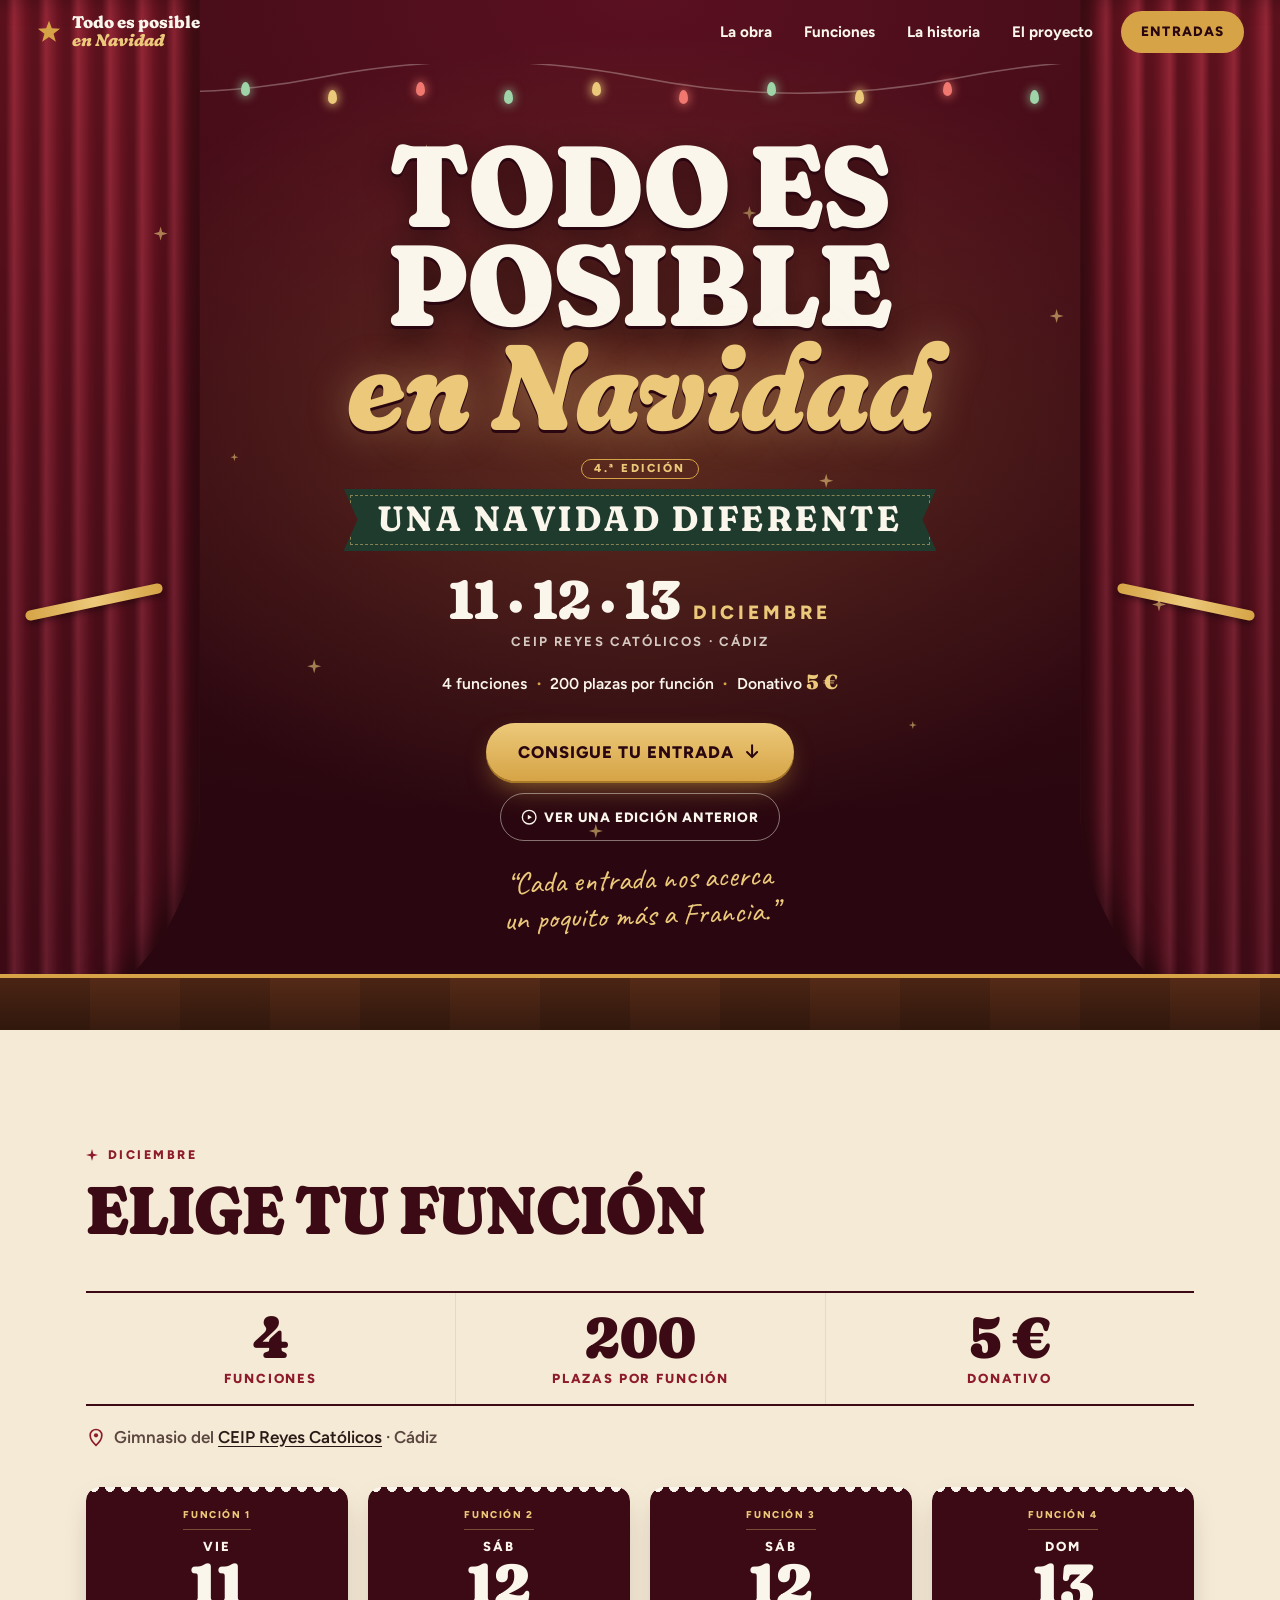
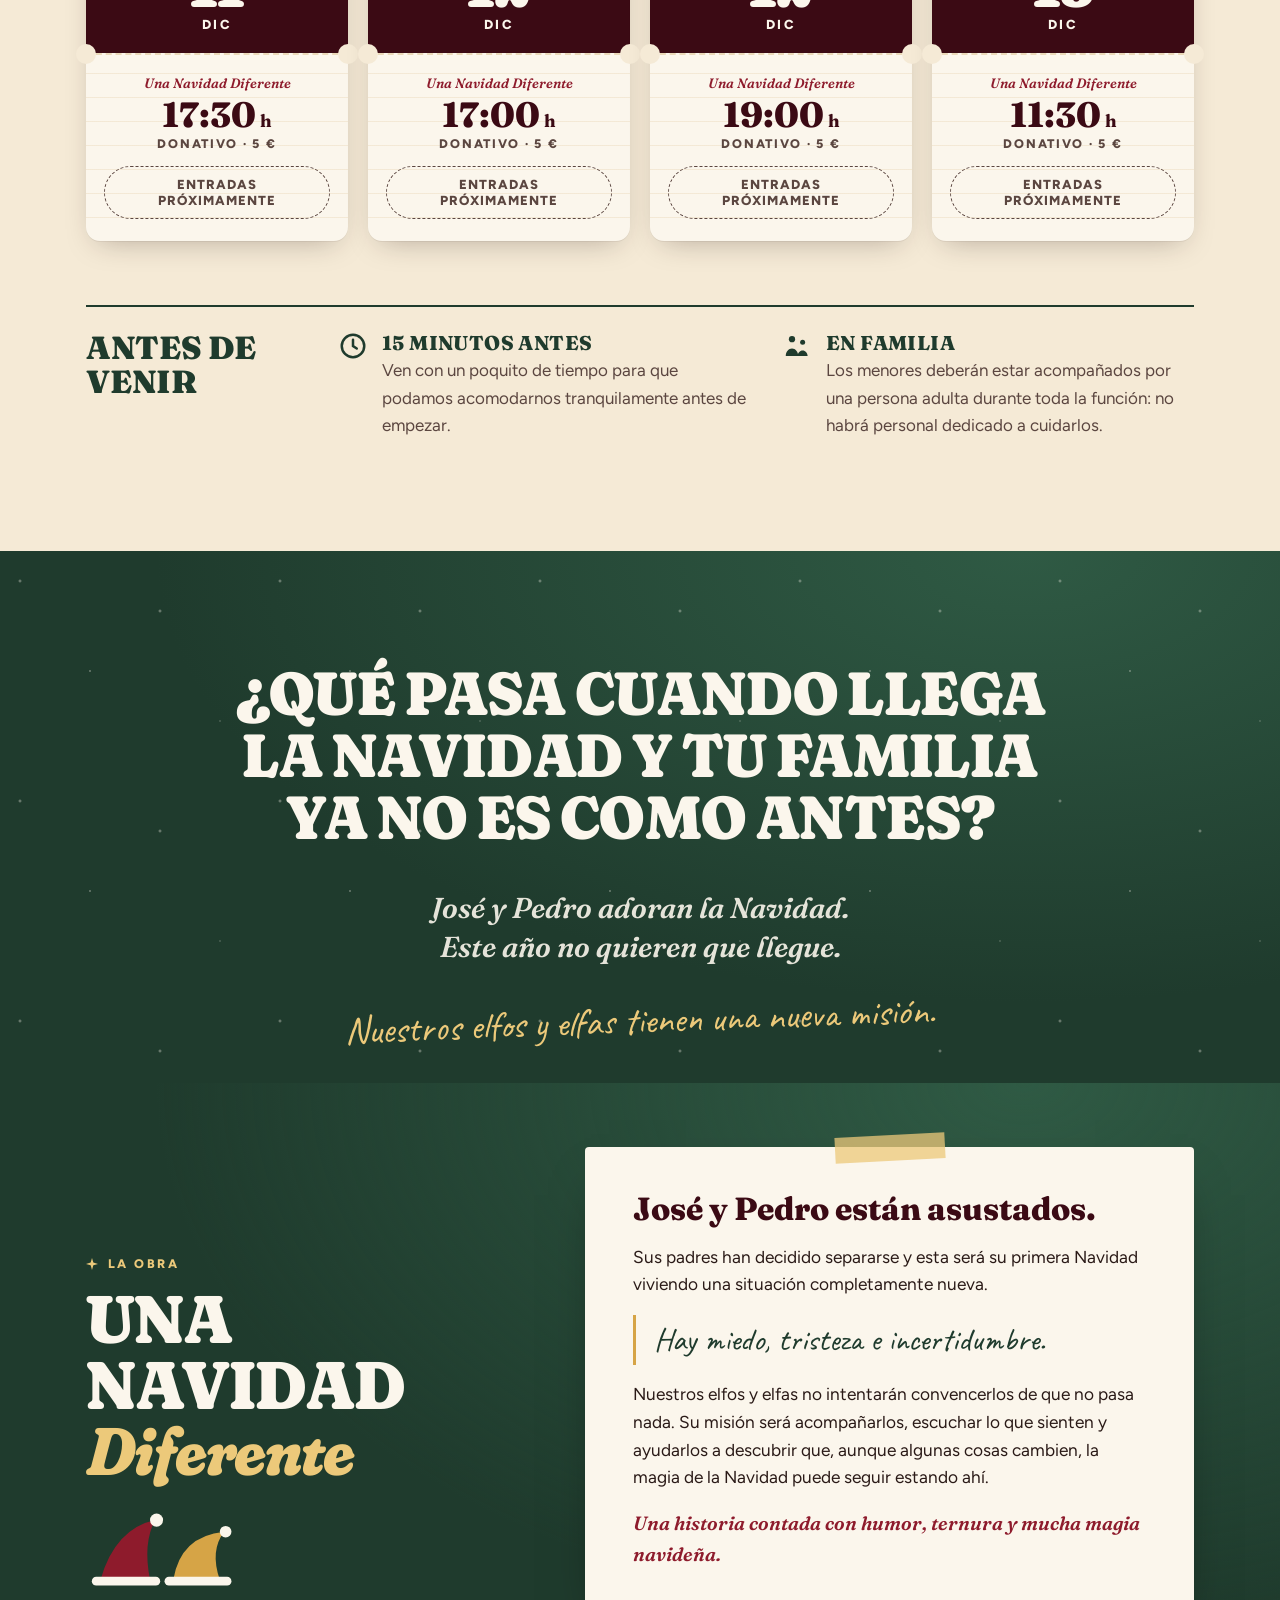
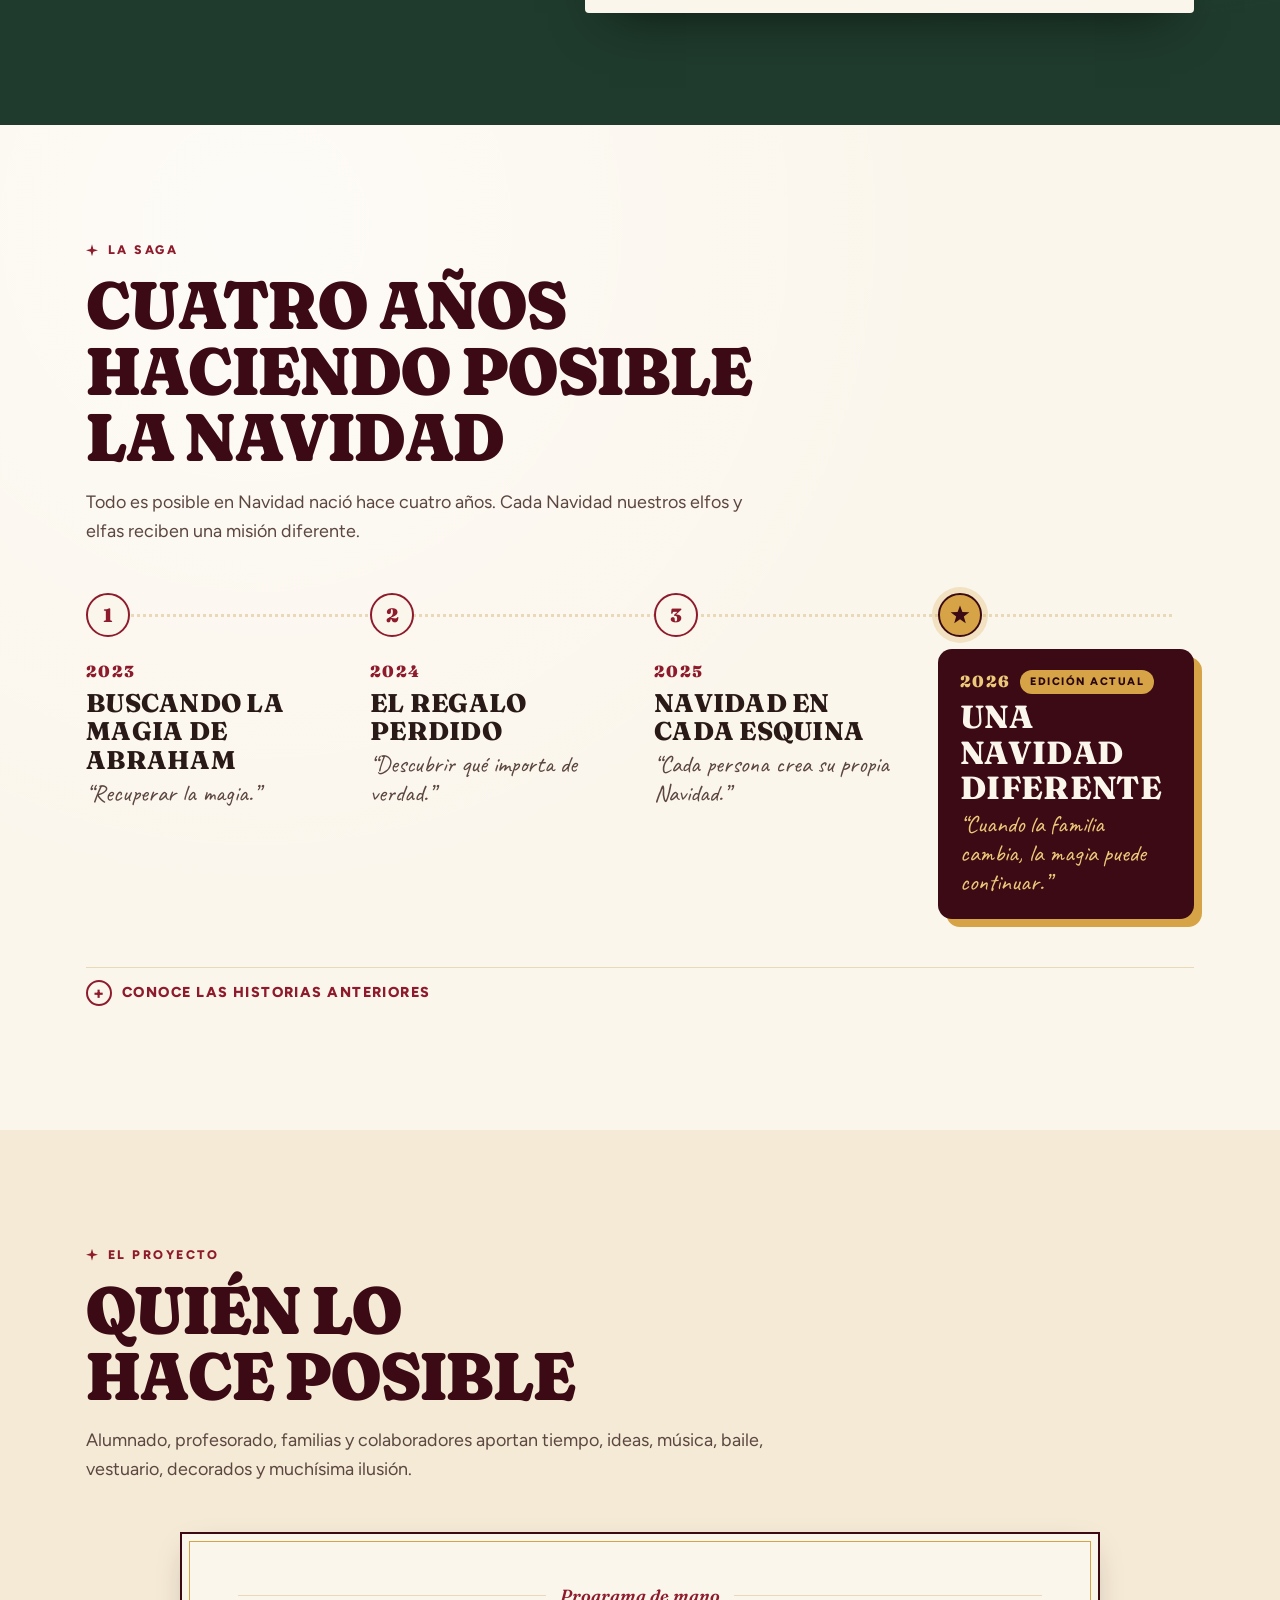
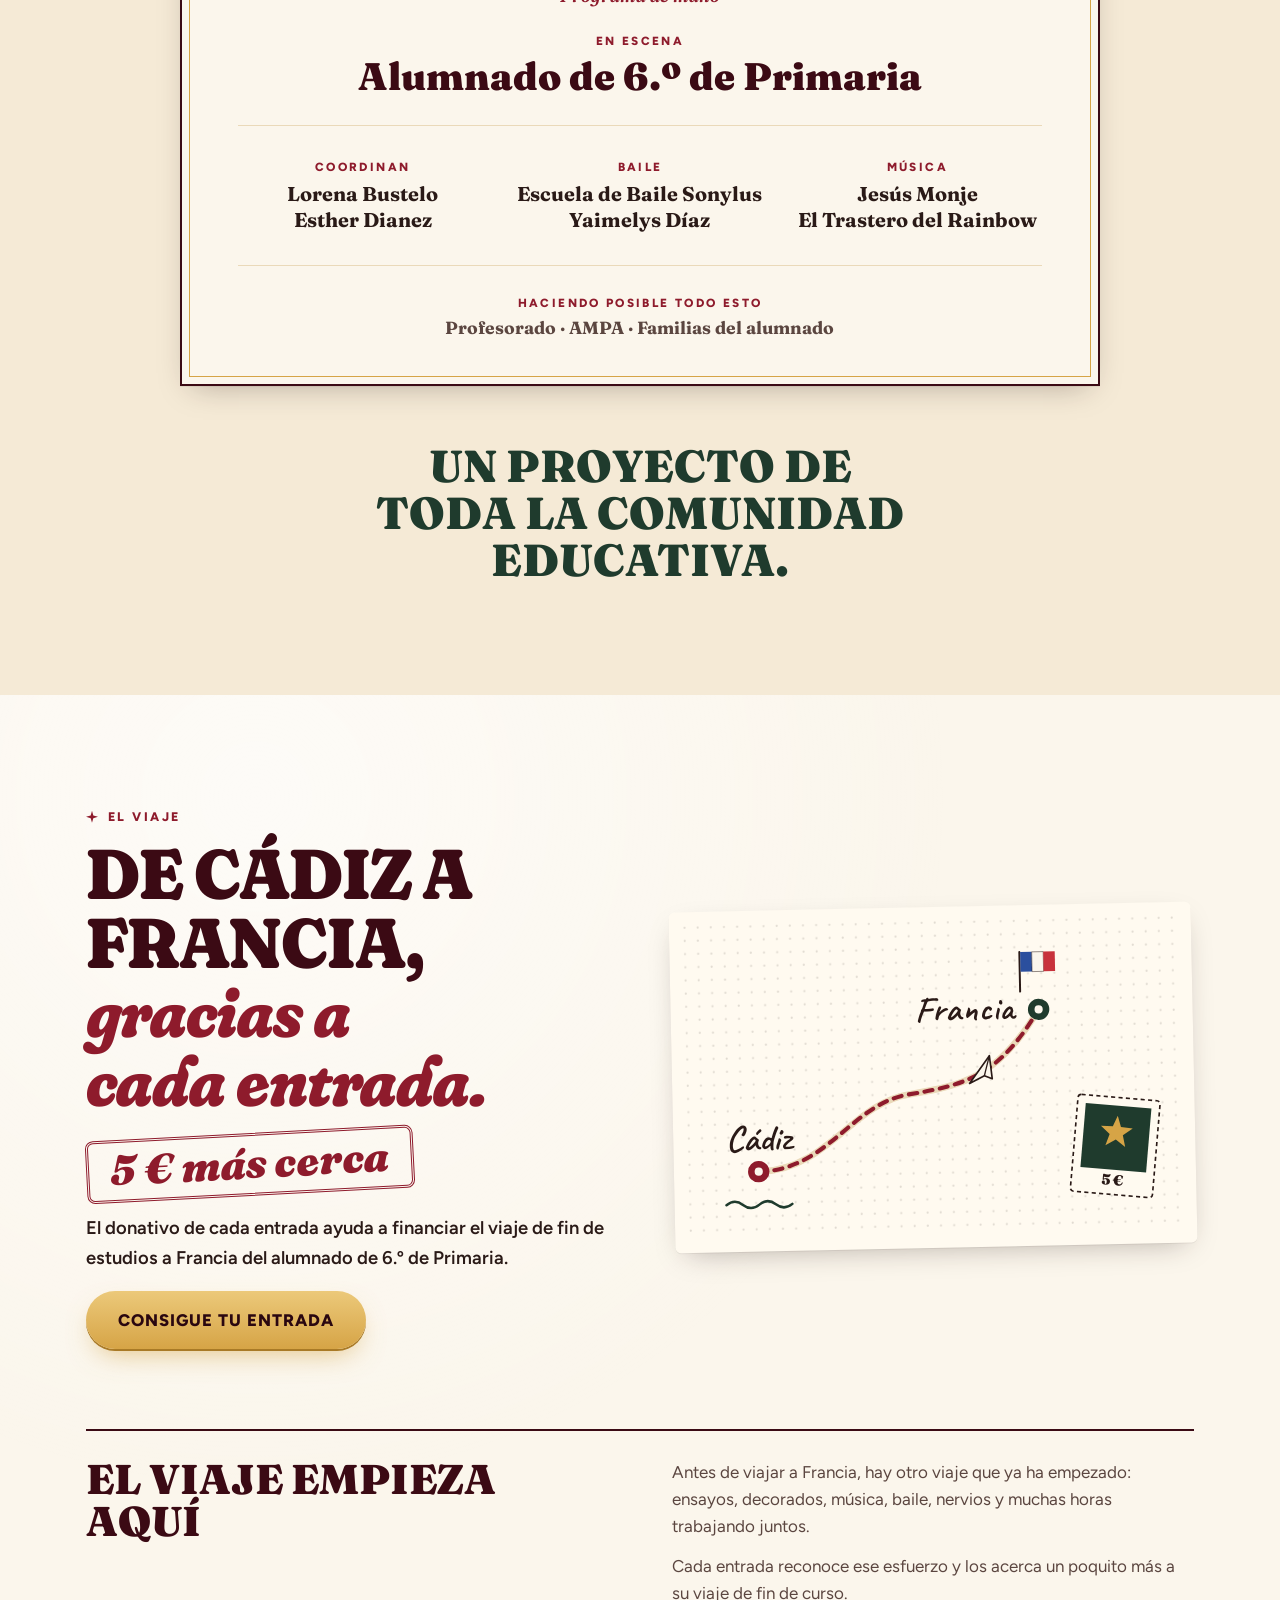
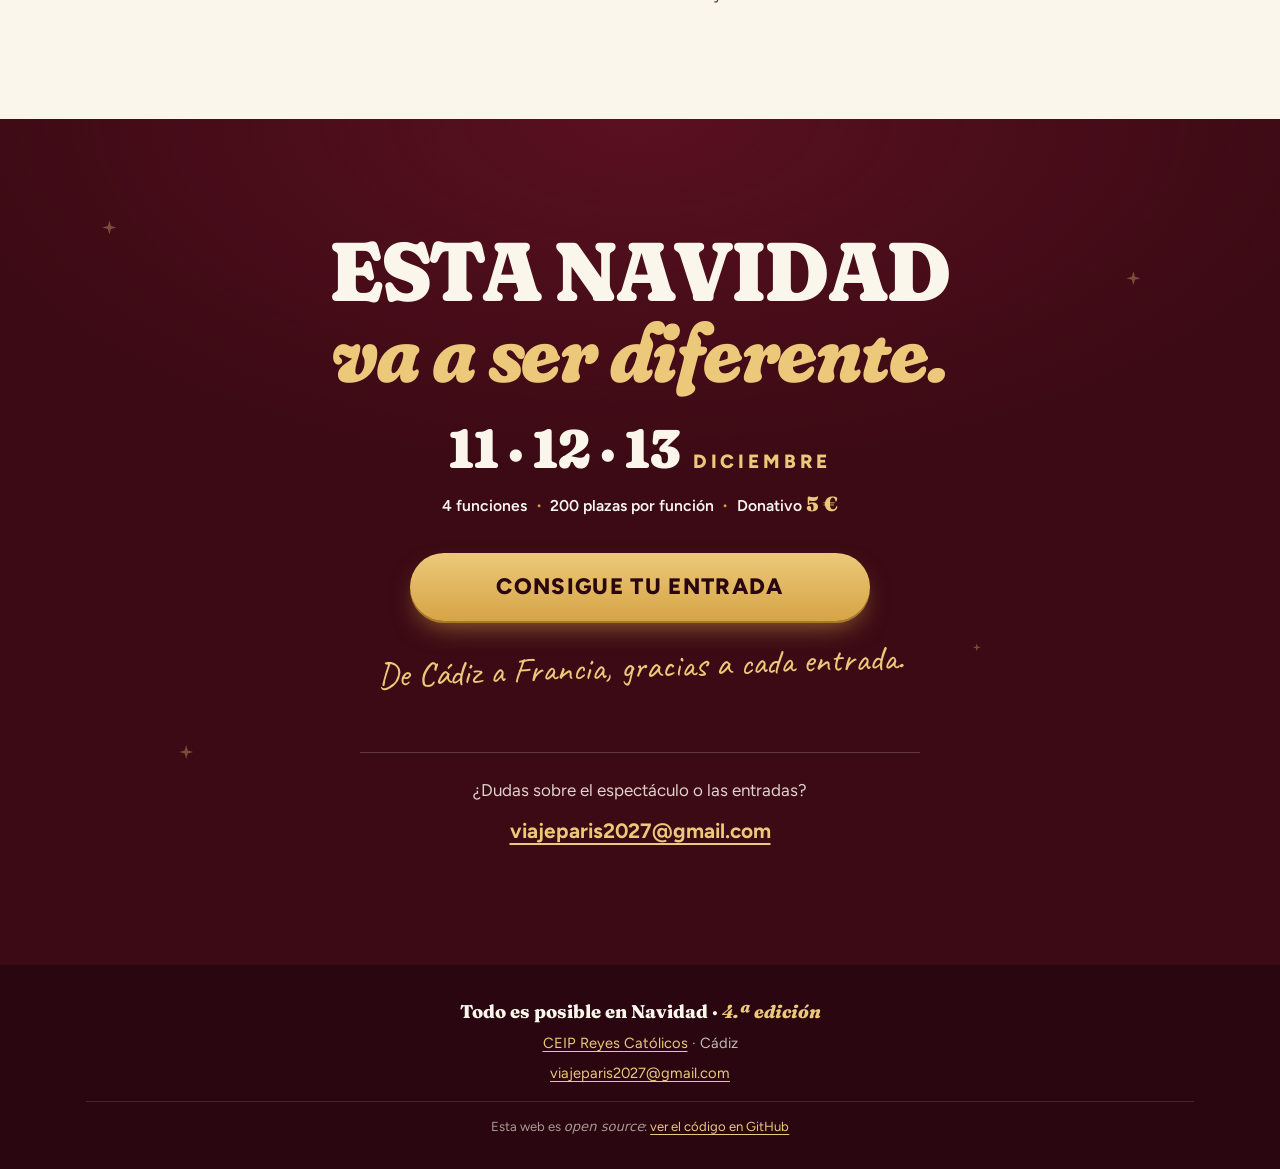
==== commit fd13db27: "Revise site copy and layout, add SEO, video dialog and MIT license - Hero reordered: edition, dates," ====
--- a/index.html
+++ b/index.html
@@ -4,22 +4,31 @@
   <meta charset="utf-8">
   <meta name="viewport" content="width=device-width, initial-scale=1, viewport-fit=cover">
   <title>Todo es posible en Navidad · Una Navidad Diferente</title>
-  <meta name="description" content="Teatro de Navidad de 6º de Primaria del CEIP Reyes Católicos. Ven a disfrutar de Una Navidad Diferente y colabora con nuestro viaje de fin de estudios a Francia.">
+  <meta name="description" content="Teatro de Navidad de 6.º de Primaria del CEIP Reyes Católicos (Cádiz): Una Navidad Diferente. 11, 12 y 13 de diciembre. Donativo de 5 € para el viaje de fin de estudios a Francia.">
+  <meta name="robots" content="index, follow, max-image-preview:large">
   <meta name="theme-color" content="#3b0a14">
 
-  <!-- Compartir (WhatsApp, redes). og:url y og:image deben ser URLs absolutas:
-       si cambia la dirección de la web, actualiza estas dos líneas. -->
+  <!-- Dirección oficial de la web. canonical, og:url, og:image, twitter:image, el JSON-LD de abajo
+       y sitemap.xml usan URLs absolutas: si cambia la dirección de la web, actualízalas todas. -->
+  <link rel="canonical" href="https://jorgegalindocruces.github.io/todo-es-posible-en-navidad/">
+
+  <!-- Compartir (WhatsApp, redes) -->
   <meta property="og:type" content="website">
   <meta property="og:locale" content="es_ES">
   <meta property="og:site_name" content="Todo es posible en Navidad">
   <meta property="og:title" content="Todo es posible en Navidad · Una Navidad Diferente">
-  <meta property="og:description" content="Teatro de Navidad de 6º de Primaria del CEIP Reyes Católicos. Ven a disfrutar de Una Navidad Diferente y colabora con nuestro viaje de fin de estudios a Francia.">
+  <meta property="og:description" content="Teatro de Navidad de 6.º de Primaria del CEIP Reyes Católicos (Cádiz). 11, 12 y 13 de diciembre. Ven a disfrutar de Una Navidad Diferente y colabora con nuestro viaje de fin de estudios a Francia.">
   <meta property="og:url" content="https://jorgegalindocruces.github.io/todo-es-posible-en-navidad/">
   <meta property="og:image" content="https://jorgegalindocruces.github.io/todo-es-posible-en-navidad/assets/og-image.png">
+  <meta property="og:image:type" content="image/png">
   <meta property="og:image:width" content="1200">
   <meta property="og:image:height" content="630">
   <meta property="og:image:alt" content="Cartel de Todo es posible en Navidad: Una Navidad Diferente">
   <meta name="twitter:card" content="summary_large_image">
+  <meta name="twitter:title" content="Todo es posible en Navidad · Una Navidad Diferente">
+  <meta name="twitter:description" content="Teatro de Navidad de 6.º de Primaria del CEIP Reyes Católicos (Cádiz). 11, 12 y 13 de diciembre. Donativo: 5 € por persona.">
+  <meta name="twitter:image" content="https://jorgegalindocruces.github.io/todo-es-posible-en-navidad/assets/og-image.png">
+  <meta name="twitter:image:alt" content="Cartel de Todo es posible en Navidad: Una Navidad Diferente">
 
   <link rel="icon" href="assets/icons/favicon.svg" type="image/svg+xml">
   <link rel="icon" href="assets/icons/favicon-32.png" sizes="32x32" type="image/png">
@@ -32,6 +41,184 @@
 
   <script>document.documentElement.classList.add("js");</script>
   <script src="js/main.js" defer></script>
+
+  <!-- Datos estructurados para Google (una entrada por función).
+       Si cambian fechas, horas o precio en js/main.js, actualiza también "startDate" y "price" aquí. -->
+  <script type="application/ld+json">
+  {
+    "@context": "https://schema.org",
+    "@graph": [
+      {
+        "@type": "TheaterEvent",
+        "name": "Todo es posible en Navidad: Una Navidad Diferente",
+        "description": "Teatro de Navidad creado por el alumnado de 6.º de Primaria del CEIP Reyes Católicos. El donativo de cada entrada ayuda a financiar el viaje de fin de estudios a Francia.",
+        "startDate": "2026-12-11T17:30:00+01:00",
+        "eventStatus": "https://schema.org/EventScheduled",
+        "eventAttendanceMode": "https://schema.org/OfflineEventAttendanceMode",
+        "inLanguage": "es",
+        "url": "https://jorgegalindocruces.github.io/todo-es-posible-en-navidad/",
+        "image": [
+          "https://jorgegalindocruces.github.io/todo-es-posible-en-navidad/assets/og-image.png"
+        ],
+        "location": {
+          "@type": "Place",
+          "name": "Gimnasio del CEIP Reyes Católicos",
+          "address": {
+            "@type": "PostalAddress",
+            "addressLocality": "Cádiz",
+            "addressCountry": "ES"
+          }
+        },
+        "offers": {
+          "@type": "Offer",
+          "price": "5",
+          "priceCurrency": "EUR",
+          "availability": "https://schema.org/InStock"
+        },
+        "performer": {
+          "@type": "PerformingGroup",
+          "name": "Alumnado de 6.º de Primaria del CEIP Reyes Católicos"
+        },
+        "organizer": {
+          "@type": "EducationalOrganization",
+          "name": "CEIP Reyes Católicos",
+          "url": "https://blogsaverroes.juntadeandalucia.es/ceipreyescatolicos/",
+          "address": {
+            "@type": "PostalAddress",
+            "addressLocality": "Cádiz",
+            "addressCountry": "ES"
+          }
+        }
+      },
+      {
+        "@type": "TheaterEvent",
+        "name": "Todo es posible en Navidad: Una Navidad Diferente",
+        "description": "Teatro de Navidad creado por el alumnado de 6.º de Primaria del CEIP Reyes Católicos. El donativo de cada entrada ayuda a financiar el viaje de fin de estudios a Francia.",
+        "startDate": "2026-12-12T17:00:00+01:00",
+        "eventStatus": "https://schema.org/EventScheduled",
+        "eventAttendanceMode": "https://schema.org/OfflineEventAttendanceMode",
+        "inLanguage": "es",
+        "url": "https://jorgegalindocruces.github.io/todo-es-posible-en-navidad/",
+        "image": [
+          "https://jorgegalindocruces.github.io/todo-es-posible-en-navidad/assets/og-image.png"
+        ],
+        "location": {
+          "@type": "Place",
+          "name": "Gimnasio del CEIP Reyes Católicos",
+          "address": {
+            "@type": "PostalAddress",
+            "addressLocality": "Cádiz",
+            "addressCountry": "ES"
+          }
+        },
+        "offers": {
+          "@type": "Offer",
+          "price": "5",
+          "priceCurrency": "EUR",
+          "availability": "https://schema.org/InStock"
+        },
+        "performer": {
+          "@type": "PerformingGroup",
+          "name": "Alumnado de 6.º de Primaria del CEIP Reyes Católicos"
+        },
+        "organizer": {
+          "@type": "EducationalOrganization",
+          "name": "CEIP Reyes Católicos",
+          "url": "https://blogsaverroes.juntadeandalucia.es/ceipreyescatolicos/",
+          "address": {
+            "@type": "PostalAddress",
+            "addressLocality": "Cádiz",
+            "addressCountry": "ES"
+          }
+        }
+      },
+      {
+        "@type": "TheaterEvent",
+        "name": "Todo es posible en Navidad: Una Navidad Diferente",
+        "description": "Teatro de Navidad creado por el alumnado de 6.º de Primaria del CEIP Reyes Católicos. El donativo de cada entrada ayuda a financiar el viaje de fin de estudios a Francia.",
+        "startDate": "2026-12-12T19:00:00+01:00",
+        "eventStatus": "https://schema.org/EventScheduled",
+        "eventAttendanceMode": "https://schema.org/OfflineEventAttendanceMode",
+        "inLanguage": "es",
+        "url": "https://jorgegalindocruces.github.io/todo-es-posible-en-navidad/",
+        "image": [
+          "https://jorgegalindocruces.github.io/todo-es-posible-en-navidad/assets/og-image.png"
+        ],
+        "location": {
+          "@type": "Place",
+          "name": "Gimnasio del CEIP Reyes Católicos",
+          "address": {
+            "@type": "PostalAddress",
+            "addressLocality": "Cádiz",
+            "addressCountry": "ES"
+          }
+        },
+        "offers": {
+          "@type": "Offer",
+          "price": "5",
+          "priceCurrency": "EUR",
+          "availability": "https://schema.org/InStock"
+        },
+        "performer": {
+          "@type": "PerformingGroup",
+          "name": "Alumnado de 6.º de Primaria del CEIP Reyes Católicos"
+        },
+        "organizer": {
+          "@type": "EducationalOrganization",
+          "name": "CEIP Reyes Católicos",
+          "url": "https://blogsaverroes.juntadeandalucia.es/ceipreyescatolicos/",
+          "address": {
+            "@type": "PostalAddress",
+            "addressLocality": "Cádiz",
+            "addressCountry": "ES"
+          }
+        }
+      },
+      {
+        "@type": "TheaterEvent",
+        "name": "Todo es posible en Navidad: Una Navidad Diferente",
+        "description": "Teatro de Navidad creado por el alumnado de 6.º de Primaria del CEIP Reyes Católicos. El donativo de cada entrada ayuda a financiar el viaje de fin de estudios a Francia.",
+        "startDate": "2026-12-13T11:30:00+01:00",
+        "eventStatus": "https://schema.org/EventScheduled",
+        "eventAttendanceMode": "https://schema.org/OfflineEventAttendanceMode",
+        "inLanguage": "es",
+        "url": "https://jorgegalindocruces.github.io/todo-es-posible-en-navidad/",
+        "image": [
+          "https://jorgegalindocruces.github.io/todo-es-posible-en-navidad/assets/og-image.png"
+        ],
+        "location": {
+          "@type": "Place",
+          "name": "Gimnasio del CEIP Reyes Católicos",
+          "address": {
+            "@type": "PostalAddress",
+            "addressLocality": "Cádiz",
+            "addressCountry": "ES"
+          }
+        },
+        "offers": {
+          "@type": "Offer",
+          "price": "5",
+          "priceCurrency": "EUR",
+          "availability": "https://schema.org/InStock"
+        },
+        "performer": {
+          "@type": "PerformingGroup",
+          "name": "Alumnado de 6.º de Primaria del CEIP Reyes Católicos"
+        },
+        "organizer": {
+          "@type": "EducationalOrganization",
+          "name": "CEIP Reyes Católicos",
+          "url": "https://blogsaverroes.juntadeandalucia.es/ceipreyescatolicos/",
+          "address": {
+            "@type": "PostalAddress",
+            "addressLocality": "Cádiz",
+            "addressCountry": "ES"
+          }
+        }
+      }
+    ]
+  }
+  </script>
 </head>
 <body>
   <a class="skip-link" href="#contenido">Saltar al contenido</a>
@@ -55,7 +242,7 @@
           <li><a href="#funciones">Funciones</a></li>
           <li><a href="#historia">La historia</a></li>
           <li><a href="#proyecto">El proyecto</a></li>
-          <li><a class="site-nav__cta" href="#entradas">Entradas</a></li>
+          <li><a class="site-nav__cta" href="#lista-funciones">Entradas</a></li>
         </ul>
       </nav>
     </div>
@@ -87,32 +274,38 @@
       </div>
 
       <div class="hero__content">
-        <p class="hero__kicker">6º de Primaria · CEIP Reyes Católicos · Cádiz</p>
-
         <h1 class="hero__title" id="hero-title">
           <span class="hero__title-top">Todo es posible</span>
           <span class="hero__title-bottom">en Navidad</span>
           <span class="visually-hidden">: </span>
           <span class="hero__edition">
-            <span class="hero__edition-label">4ª edición</span>
+            <span class="hero__edition-label">4.ª edición</span>
             <span class="hero__edition-title">Una Navidad Diferente</span>
           </span>
         </h1>
 
-        <p class="hero__lead">Un espectáculo creado por el alumnado de 6º de Primaria.</p>
-        <p class="hero__mission">“Este año nuestros elfos tienen una nueva misión.”</p>
-
-        <a class="btn btn--gold btn--xl" href="#entradas">
-          Consigue tu entrada
-          <svg viewBox="0 0 24 24" aria-hidden="true"><path d="M12 4v14m0 0l-6-6m6 6l6-6" fill="none" stroke="currentColor" stroke-width="2.4" stroke-linecap="round" stroke-linejoin="round"/></svg>
-        </a>
-
-        <ul class="hero__facts">
-          <li><strong>Donativo:</strong> 5 € por persona</li>
-          <li><strong>Aforo limitado:</strong> 200 personas por función</li>
+        <p class="dates"><span class="dates__days">11 · 12 · 13</span> <span class="dates__month">diciembre</span></p>
+        <p class="hero__place">CEIP Reyes Católicos · Cádiz</p>
+
+        <ul class="facts">
+          <li>4 funciones</li>
+          <li>200 plazas por función</li>
+          <li>Donativo <strong>5 €</strong></li>
         </ul>
 
-        <p class="hero__purpose">Tu entrada nos ayuda a financiar el viaje de fin de estudios a Francia del alumnado de 6º.</p>
+        <div class="hero__actions">
+          <a class="btn btn--gold btn--xl" href="#lista-funciones" data-main-cta>
+            Consigue tu entrada
+            <svg viewBox="0 0 24 24" aria-hidden="true"><path d="M12 4v14m0 0l-6-6m6 6l6-6" fill="none" stroke="currentColor" stroke-width="2.4" stroke-linecap="round" stroke-linejoin="round"/></svg>
+          </a>
+          <!-- El vídeo se configura en CONFIG.video (js/main.js); con JavaScript se abre en un diálogo -->
+          <a class="btn btn--ghost" href="https://www.youtube.com/watch?v=IzQB-Fotho4" target="_blank" rel="noopener" data-video-open>
+            <svg viewBox="0 0 24 24" aria-hidden="true"><circle cx="12" cy="12" r="10" fill="none" stroke="currentColor" stroke-width="2"/><path d="M10 8.5v7l6-3.5z" fill="currentColor"/></svg>
+            Ver una edición anterior
+          </a>
+        </div>
+
+        <p class="hero__quote">“Cada entrada nos acerca un poquito más a Francia.”</p>
       </div>
 
       <div class="hero__stage" aria-hidden="true"></div>
@@ -122,56 +315,115 @@
     <section class="section section--cream" id="funciones" aria-labelledby="funciones-title">
       <div class="container">
         <header class="section-head reveal">
-          <p class="eyebrow">Cuatro funciones · Diciembre</p>
+          <p class="eyebrow">Diciembre</p>
           <h2 class="section-title" id="funciones-title">Elige tu función</h2>
-          <p class="section-sub">
-            <span class="pill"><svg viewBox="0 0 24 24" aria-hidden="true"><path d="M12 22s7-6.2 7-12a7 7 0 10-14 0c0 5.8 7 12 7 12z" fill="none" stroke="currentColor" stroke-width="2"/><circle cx="12" cy="10" r="2.5" fill="currentColor"/></svg>Gimnasio del colegio · CEIP Reyes Católicos</span>
-            <span class="pill"><svg viewBox="0 0 24 24" aria-hidden="true"><circle cx="9" cy="8" r="3.2" fill="none" stroke="currentColor" stroke-width="2"/><path d="M3 20c0-3.3 2.7-6 6-6s6 2.7 6 6M16 5.5a3 3 0 010 5.6M18 14.4c1.8.8 3 2.6 3 4.6" fill="none" stroke="currentColor" stroke-width="2" stroke-linecap="round"/></svg>Aforo máximo: 200 personas por función</span>
-            <span class="pill"><svg viewBox="0 0 24 24" aria-hidden="true"><path d="M3 8a2 2 0 012-2h14a2 2 0 012 2v2a2 2 0 000 4v2a2 2 0 01-2 2H5a2 2 0 01-2-2v-2a2 2 0 000-4z" fill="none" stroke="currentColor" stroke-width="2"/></svg>Donativo: 5 € por persona</span>
-          </p>
         </header>
 
-        <!-- Las tarjetas se generan desde CONFIG.shows en js/main.js -->
-        <ul class="tickets" data-shows></ul>
-        <noscript>
-          <ul class="tickets-fallback">
-            <li>11 de diciembre · 17:30</li>
-            <li>12 de diciembre · 17:00</li>
-            <li>12 de diciembre · 19:00</li>
-            <li>13 de diciembre · 11:30</li>
+        <ul class="stats reveal">
+          <li><span class="stats__value">4</span> <span class="stats__label">funciones</span></li>
+          <li><span class="stats__value">200</span> <span class="stats__label">plazas por función</span></li>
+          <li><span class="stats__value">5 €</span> <span class="stats__label">donativo</span></li>
+        </ul>
+
+        <p class="venue reveal">
+          <svg viewBox="0 0 24 24" aria-hidden="true"><path d="M12 22s7-6.2 7-12a7 7 0 10-14 0c0 5.8 7 12 7 12z" fill="none" stroke="currentColor" stroke-width="2"/><circle cx="12" cy="10" r="2.5" fill="currentColor"/></svg>
+          <span>Gimnasio del <a href="https://blogsaverroes.juntadeandalucia.es/ceipreyescatolicos/" target="_blank" rel="noopener">CEIP Reyes Católicos<span class="visually-hidden"> (web del colegio, se abre en otra pestaña)</span></a> · Cádiz</span>
+        </p>
+
+        <!-- Las tarjetas se generan desde CONFIG.shows en js/main.js. Las de aquí son una copia
+             para buscadores y navegadores sin JavaScript: si cambian las fechas, actualízalas también. -->
+        <ul class="tickets" id="lista-funciones" data-shows tabindex="-1" aria-label="Funciones">
+          <li class="ticket reveal" style="--i:0">
+            <div class="ticket__stub">
+              <span class="ticket__number">Función 1</span>
+              <span class="ticket__weekday" aria-hidden="true">vie</span>
+              <span class="ticket__day"><span class="visually-hidden">viernes </span>11</span>
+              <span class="ticket__month" aria-hidden="true">dic</span><span class="visually-hidden"> de diciembre</span>
+            </div>
+            <div class="ticket__body">
+              <p class="ticket__show">Una Navidad Diferente</p>
+              <p class="ticket__time"><span class="visually-hidden">Hora: </span>17:30<small> h</small></p>
+              <p class="ticket__price">Donativo · 5 €</p>
+              <span class="btn btn--ticket btn--soon" role="note" aria-label="Entradas próximamente para el viernes 11 de diciembre a las 17:30">Entradas próximamente</span>
+            </div>
+          </li>
+          <li class="ticket reveal" style="--i:1">
+            <div class="ticket__stub">
+              <span class="ticket__number">Función 2</span>
+              <span class="ticket__weekday" aria-hidden="true">sáb</span>
+              <span class="ticket__day"><span class="visually-hidden">sábado </span>12</span>
+              <span class="ticket__month" aria-hidden="true">dic</span><span class="visually-hidden"> de diciembre</span>
+            </div>
+            <div class="ticket__body">
+              <p class="ticket__show">Una Navidad Diferente</p>
+              <p class="ticket__time"><span class="visually-hidden">Hora: </span>17:00<small> h</small></p>
+              <p class="ticket__price">Donativo · 5 €</p>
+              <span class="btn btn--ticket btn--soon" role="note" aria-label="Entradas próximamente para el sábado 12 de diciembre a las 17:00">Entradas próximamente</span>
+            </div>
+          </li>
+          <li class="ticket reveal" style="--i:2">
+            <div class="ticket__stub">
+              <span class="ticket__number">Función 3</span>
+              <span class="ticket__weekday" aria-hidden="true">sáb</span>
+              <span class="ticket__day"><span class="visually-hidden">sábado </span>12</span>
+              <span class="ticket__month" aria-hidden="true">dic</span><span class="visually-hidden"> de diciembre</span>
+            </div>
+            <div class="ticket__body">
+              <p class="ticket__show">Una Navidad Diferente</p>
+              <p class="ticket__time"><span class="visually-hidden">Hora: </span>19:00<small> h</small></p>
+              <p class="ticket__price">Donativo · 5 €</p>
+              <span class="btn btn--ticket btn--soon" role="note" aria-label="Entradas próximamente para el sábado 12 de diciembre a las 19:00">Entradas próximamente</span>
+            </div>
+          </li>
+          <li class="ticket reveal" style="--i:3">
+            <div class="ticket__stub">
+              <span class="ticket__number">Función 4</span>
+              <span class="ticket__weekday" aria-hidden="true">dom</span>
+              <span class="ticket__day"><span class="visually-hidden">domingo </span>13</span>
+              <span class="ticket__month" aria-hidden="true">dic</span><span class="visually-hidden"> de diciembre</span>
+            </div>
+            <div class="ticket__body">
+              <p class="ticket__show">Una Navidad Diferente</p>
+              <p class="ticket__time"><span class="visually-hidden">Hora: </span>11:30<small> h</small></p>
+              <p class="ticket__price">Donativo · 5 €</p>
+              <span class="btn btn--ticket btn--soon" role="note" aria-label="Entradas próximamente para el domingo 13 de diciembre a las 11:30">Entradas próximamente</span>
+            </div>
+          </li>
+        </ul>
+
+        <!-- ANTES DE VENIR -->
+        <aside class="notice reveal" aria-labelledby="notice-title">
+          <h3 class="notice__title" id="notice-title">Antes de venir</h3>
+          <ul class="notice__list">
+            <li>
+              <svg viewBox="0 0 24 24" aria-hidden="true"><circle cx="12" cy="12" r="9" fill="none" stroke="currentColor" stroke-width="2"/><path d="M12 7v5l3 2" fill="none" stroke="currentColor" stroke-width="2" stroke-linecap="round"/></svg>
+              <p><strong class="notice__label">15 minutos antes</strong> Ven con un poquito de tiempo para que podamos acomodarnos tranquilamente antes de empezar.</p>
+            </li>
+            <li>
+              <svg viewBox="0 0 48 48" aria-hidden="true"><circle cx="16" cy="13" r="5" fill="currentColor"/><circle cx="33" cy="18" r="4" fill="currentColor"/><path d="M6 40c0-6.6 4.5-12 10-12s10 5.4 10 12zM25 40c0-5 3.6-9 8-9s8 4 8 9z" fill="currentColor"/></svg>
+              <p><strong class="notice__label">En familia</strong> Los menores deberán estar acompañados por una persona adulta durante toda la función: no habrá personal dedicado a cuidarlos.</p>
+            </li>
           </ul>
-        </noscript>
-
-        <!-- AVISO IMPORTANTE -->
-        <aside class="notice reveal" aria-labelledby="notice-title">
-          <div class="notice__icon" aria-hidden="true">
-            <svg viewBox="0 0 48 48"><circle cx="16" cy="13" r="5"/><circle cx="33" cy="18" r="4"/><path d="M6 40c0-6.6 4.5-12 10-12s10 5.4 10 12zM25 40c0-5 3.6-9 8-9s8 4 8 9z"/></svg>
-          </div>
-          <div class="notice__body">
-            <p class="notice__tag">Importante</p>
-            <h3 class="notice__title" id="notice-title">El espectáculo está pensado para disfrutarlo en familia.</h3>
-            <ul class="notice__list">
-              <li>
-                <svg viewBox="0 0 24 24" aria-hidden="true"><path d="M12 3l9 16H3z" fill="none" stroke="currentColor" stroke-width="2" stroke-linejoin="round"/><path d="M12 10v4M12 16.5v.5" stroke="currentColor" stroke-width="2" stroke-linecap="round"/></svg>
-                <span>Los niños y niñas no pueden acudir solos. No habrá personal destinado al cuidado de menores durante la función, por lo que <strong>deberán estar acompañados por una persona adulta.</strong></span>
-              </li>
-              <li>
-                <svg viewBox="0 0 24 24" aria-hidden="true"><circle cx="12" cy="12" r="9" fill="none" stroke="currentColor" stroke-width="2"/><path d="M12 7v5l3 2" fill="none" stroke="currentColor" stroke-width="2" stroke-linecap="round"/></svg>
-                <span>Pedimos <strong>llegar al menos 15 minutos antes</strong> del comienzo de la función para poder acomodar al público y organizar la sala.</span>
-              </li>
-            </ul>
-          </div>
         </aside>
       </div>
     </section>
 
+    <!-- ============ ENTRADA A LA OBRA ============ -->
+    <section class="section section--forest prelude" id="la-obra" aria-labelledby="prelude-title">
+      <div class="snow" aria-hidden="true"></div>
+      <div class="container prelude__inner reveal">
+        <h2 class="prelude__title" id="prelude-title">¿Qué pasa cuando llega la Navidad y tu familia ya no es como antes?</h2>
+        <p class="prelude__text">José y Pedro adoran la Navidad.<br>Este año no quieren que llegue.</p>
+        <p class="prelude__mission">Nuestros elfos y elfas tienen una nueva misión.</p>
+      </div>
+    </section>
+
     <!-- ============ SINOPSIS ============ -->
-    <section class="section section--forest synopsis" id="la-obra" aria-labelledby="sinopsis-title">
-      <div class="snow" aria-hidden="true"></div>
+    <section class="section section--forest synopsis" aria-labelledby="sinopsis-title">
       <div class="container synopsis__grid">
         <header class="synopsis__head reveal">
           <p class="eyebrow eyebrow--gold">La obra</p>
-          <h2 class="section-title section-title--light" id="sinopsis-title">Esta Navidad va a ser <em>diferente</em></h2>
+          <h2 class="section-title section-title--light" id="sinopsis-title">Una Navidad <em>Diferente</em></h2>
           <div class="synopsis__elves" aria-hidden="true">
             <svg viewBox="0 0 220 120">
               <!-- Dos gorros de elfo -->
@@ -192,15 +444,8 @@
         <div class="synopsis__script reveal">
           <p class="synopsis__lead">José y Pedro están asustados.</p>
           <p>Sus padres han decidido separarse y esta será su primera Navidad viviendo una situación completamente nueva.</p>
-          <p>Les encanta la Navidad, pero este año llega acompañada de miedo, tristeza e incertidumbre. Por primera vez, no quieren que llegue.</p>
-
-          <ul class="synopsis__questions">
-            <li>¿Cómo podemos ayudarles?</li>
-            <li>¿Debemos quitar importancia a lo que sienten?</li>
-            <li>¿Tienen que vivir esos sentimientos solos?</li>
-          </ul>
-
-          <p>Nuestros elfos y elfas tienen una nueva misión: acompañar a José y Pedro durante este proceso y ayudarles a descubrir que, incluso cuando las cosas cambian, la magia de la Navidad puede seguir estando ahí.</p>
+          <p class="synopsis__feelings">Hay miedo, tristeza e incertidumbre.</p>
+          <p>Nuestros elfos y elfas no intentarán convencerlos de que no pasa nada. Su misión será acompañarlos, escuchar lo que sienten y ayudarlos a descubrir que, aunque algunas cosas cambien, la magia de la Navidad puede seguir estando ahí.</p>
           <p class="synopsis__closing">Una historia contada con humor, ternura y mucha magia navideña.</p>
         </div>
       </div>
@@ -212,47 +457,63 @@
         <header class="section-head reveal">
           <p class="eyebrow">La saga</p>
           <h2 class="section-title" id="historia-title">Cuatro años haciendo posible la Navidad</h2>
-          <p class="section-intro">Todo es posible en Navidad nació hace cuatro años como un proyecto teatral de la comunidad educativa. Cada Navidad nuestros elfos y elfas reciben una misión diferente.</p>
+          <p class="section-intro">Todo es posible en Navidad nació hace cuatro años. Cada Navidad nuestros elfos y elfas reciben una misión diferente.</p>
         </header>
 
         <ol class="timeline">
           <li class="timeline__item reveal">
             <div class="timeline__marker" aria-hidden="true">1</div>
-            <article class="timeline__card">
-              <p class="timeline__year">Año 1</p>
-              <h3 class="timeline__title"><span class="timeline__saga">Todo es posible en Navidad:</span> Buscando la magia de Abraham</h3>
-              <p>Abraham se estaba haciendo mayor y, con el paso del tiempo, había ido perdiendo la magia de la Navidad. Nuestros elfos y elfas tuvieron una misión: ayudarle a recuperarla.</p>
-            </article>
+            <div class="timeline__card">
+              <p class="timeline__year">2023</p>
+              <h3 class="timeline__title">Buscando la magia de Abraham</h3>
+              <p class="timeline__motto">“Recuperar la magia.”</p>
+            </div>
           </li>
           <li class="timeline__item reveal">
             <div class="timeline__marker" aria-hidden="true">2</div>
-            <article class="timeline__card">
-              <p class="timeline__year">Año 2</p>
-              <h3 class="timeline__title"><span class="timeline__saga">Todo es posible en Navidad:</span> El regalo perdido</h3>
-              <p>Un elfo pierde el regalo con el que debía cumplir el deseo de Noa, una niña de Cádiz. La búsqueda les lleva por diferentes lugares de la ciudad hasta descubrir que, aunque finalmente encuentran el regalo, los regalos no son lo más importante de la Navidad.</p>
-            </article>
+            <div class="timeline__card">
+              <p class="timeline__year">2024</p>
+              <h3 class="timeline__title">El regalo perdido</h3>
+              <p class="timeline__motto">“Descubrir qué importa de verdad.”</p>
+            </div>
           </li>
           <li class="timeline__item reveal">
             <div class="timeline__marker" aria-hidden="true">3</div>
-            <article class="timeline__card">
-              <p class="timeline__year">Año 3</p>
-              <h3 class="timeline__title"><span class="timeline__saga">Todo es posible en Navidad:</span> Navidad en cada esquina</h3>
-              <p>Una niña muy gaditana y muy navideña piensa que su manera de celebrar la Navidad es la única correcta y se burla de las tradiciones de otros lugares.</p>
-              <p>Los elfos y elfas le enseñan que cada persona puede construir su propia Navidad y que respetar las tradiciones y creencias de los demás también forma parte de la magia.</p>
-            </article>
+            <div class="timeline__card">
+              <p class="timeline__year">2025</p>
+              <h3 class="timeline__title">Navidad en cada esquina</h3>
+              <p class="timeline__motto">“Cada persona crea su propia Navidad.”</p>
+            </div>
           </li>
           <li class="timeline__item timeline__item--current reveal">
             <div class="timeline__marker" aria-hidden="true">
               <svg viewBox="0 0 24 24"><path d="M12 1.5l2.6 7.1 7.6.3-6 4.7 2.1 7.3L12 16.7l-6.3 4.2 2.1-7.3-6-4.7 7.6-.3z"/></svg>
             </div>
-            <article class="timeline__card">
-              <p class="timeline__year">Año 4 <span class="badge">Edición actual</span></p>
-              <h3 class="timeline__title"><span class="timeline__saga">Todo es posible en Navidad:</span> Una Navidad Diferente</h3>
-              <p>José y Pedro afrontan la separación de sus padres y una Navidad que será muy distinta a las anteriores.</p>
-              <p>Nuestros elfos y elfas tendrán que afrontar una de sus misiones más importantes: acompañarlos, escuchar lo que sienten y ayudarles a descubrir que una Navidad diferente también puede seguir siendo Navidad.</p>
-            </article>
+            <div class="timeline__card">
+              <p class="timeline__year">2026 <span class="badge">Edición actual</span></p>
+              <h3 class="timeline__title">Una Navidad Diferente</h3>
+              <p class="timeline__motto">“Cuando la familia cambia, la magia puede continuar.”</p>
+            </div>
           </li>
         </ol>
+
+        <details class="stories reveal">
+          <summary class="stories__toggle">Conoce las historias anteriores</summary>
+          <div class="stories__list">
+            <article>
+              <h3 class="stories__title"><span>2023</span> Buscando la magia de Abraham</h3>
+              <p>Abraham se estaba haciendo mayor y, con el paso del tiempo, había ido perdiendo la magia de la Navidad. Nuestros elfos y elfas tuvieron una misión: ayudarle a recuperarla.</p>
+            </article>
+            <article>
+              <h3 class="stories__title"><span>2024</span> El regalo perdido</h3>
+              <p>Un elfo pierde el regalo con el que debía cumplir el deseo de Noa, una niña de Cádiz. La búsqueda los lleva por diferentes lugares de la ciudad hasta descubrir que, aunque finalmente encuentran el regalo, los regalos no son lo más importante de la Navidad.</p>
+            </article>
+            <article>
+              <h3 class="stories__title"><span>2025</span> Navidad en cada esquina</h3>
+              <p>Una niña muy gaditana y muy navideña piensa que su manera de celebrar la Navidad es la única correcta y se burla de las tradiciones de otros lugares. Los elfos y elfas le enseñan que cada persona puede construir su propia Navidad y que respetar las tradiciones y creencias de los demás también forma parte de la magia.</p>
+            </article>
+          </div>
+        </details>
       </div>
     </section>
 
@@ -261,103 +522,116 @@
       <div class="container">
         <header class="section-head reveal">
           <p class="eyebrow">El proyecto</p>
-          <h2 class="section-title" id="proyecto-title">Un proyecto de toda la comunidad</h2>
-          <p class="section-intro">Todo es posible en Navidad es un proyecto construido entre alumnado, profesorado, familias y colaboradores. Cada año muchas personas aportan tiempo, ideas, música, baile, vestuario, decorados y muchísima ilusión.</p>
+          <h2 class="section-title" id="proyecto-title">Quién lo hace posible</h2>
+          <p class="section-intro">Alumnado, profesorado, familias y colaboradores aportan tiempo, ideas, música, baile, vestuario, decorados y muchísima ilusión.</p>
         </header>
 
         <div class="playbill reveal">
           <p class="playbill__header">Programa de mano</p>
 
           <dl class="playbill__list">
-            <div class="playbill__row playbill__row--wide">
-              <dt>Participa</dt>
-              <dd>Alumnado de 6º de Primaria</dd>
+            <div class="playbill__row playbill__row--lead">
+              <dt>En escena</dt>
+              <dd>Alumnado de 6.º de Primaria</dd>
             </div>
             <div class="playbill__row">
-              <dt>Coordinación</dt>
+              <dt>Coordinan</dt>
               <dd>Lorena Bustelo<br>Esther Dianez</dd>
-            </div>
-            <div class="playbill__row">
-              <dt>Con la colaboración de</dt>
-              <dd>Profesorado del centro<br>AMPA del centro<br>Familias del alumnado</dd>
             </div>
             <div class="playbill__row">
               <dt>Baile</dt>
-              <dd>Escuela de Baile Sonylus<br><span class="playbill__note">con la ayuda de Yaimelys Díaz</span></dd>
+              <dd>Escuela de Baile Sonylus<br>Yaimelys Díaz</dd>
             </div>
             <div class="playbill__row">
               <dt>Música</dt>
               <dd>Jesús Monje<br>El Trastero del Rainbow</dd>
             </div>
+            <div class="playbill__row playbill__row--thanks">
+              <dt>Haciendo posible todo esto</dt>
+              <dd>Profesorado <span aria-hidden="true">·</span> AMPA <span aria-hidden="true">·</span> Familias del alumnado</dd>
+            </div>
           </dl>
         </div>
 
-        <p class="big-quote reveal">“Un proyecto de toda la comunidad educativa.”</p>
+        <p class="big-quote reveal">Un proyecto de toda la comunidad educativa.</p>
       </div>
     </section>
 
     <!-- ============ EL VIAJE ============ -->
-    <section class="section section--paper trip" aria-labelledby="viaje-title">
-      <div class="container trip__grid">
-        <header class="trip__text reveal">
-          <p class="eyebrow">El viaje</p>
-          <h2 class="section-title" id="viaje-title">Tu entrada nos lleva un poquito más lejos</h2>
-          <p class="trip__lead">El donativo de 5 € de cada entrada ayudará a financiar el viaje de fin de estudios a Francia del alumnado de 6º de Primaria.</p>
-          <p>Esta obra no es solamente una función de Navidad.</p>
-          <p>También es parte de una aventura que terminará con nuestros alumnos y alumnas celebrando juntos el final de una etapa muy importante.</p>
-        </header>
-
-        <figure class="postcard reveal">
-          <svg class="route" viewBox="0 0 600 380" role="img" aria-labelledby="route-title">
-            <title id="route-title">Recorrido ilustrado desde Cádiz hasta Francia</title>
-            <defs>
-              <pattern id="dots" width="16" height="16" patternUnits="userSpaceOnUse">
-                <circle cx="2" cy="2" r="1.3" fill="currentColor" opacity=".14"/>
-              </pattern>
-            </defs>
-            <rect width="600" height="380" fill="url(#dots)"/>
-
-            <!-- Sello -->
-            <g transform="translate(470 22)" class="route__stamp">
-              <rect width="100" height="118" rx="4" fill="none" stroke="currentColor" stroke-width="2" stroke-dasharray="5 4"/>
-              <rect x="10" y="10" width="80" height="78" fill="#1f3b2d"/>
-              <path d="M50 22l5 13.5 14.4.6-11.3 9 4 14L50 51l-12 8 4-14-11.3-9 14.4-.6z" fill="#d6a446"/>
-              <text x="50" y="106" text-anchor="middle" class="route__stamp-text">5 €</text>
-            </g>
-
-            <!-- Recorrido -->
-            <path class="route__line-bg" d="M86 300 C 170 300, 200 220, 270 210 S 380 190, 410 130" fill="none"/>
-            <path class="route__line" d="M86 300 C 170 300, 200 220, 270 210 S 380 190, 410 130" fill="none" pathLength="1"/>
-
-            <!-- Avión de papel -->
-            <g class="route__plane" transform="translate(268 206) rotate(-18)">
-              <path d="M-18 0 L18 -10 L4 12 L0 4z" fill="#fbf6ec" stroke="currentColor" stroke-width="2" stroke-linejoin="round"/>
-              <path d="M0 4 L18 -10" stroke="currentColor" stroke-width="1.6"/>
-            </g>
-
-            <!-- Cádiz -->
-            <g transform="translate(86 300)">
-              <circle r="12" fill="#8e1b2c"/>
-              <circle r="4.5" fill="#fbf6ec"/>
-              <path d="M-40 40 q10 -8 20 0 t20 0 t20 0 t20 0" fill="none" stroke="#1f3b2d" stroke-width="3" stroke-linecap="round"/>
-              <text x="0" y="-24" text-anchor="middle" class="route__label">Cádiz</text>
-            </g>
-
-            <!-- Francia -->
-            <g transform="translate(410 130)">
-              <circle r="12" fill="#1f3b2d"/>
-              <circle r="4.5" fill="#fbf6ec"/>
-              <g transform="translate(-26 -66)">
-                <path d="M0 0v44" stroke="currentColor" stroke-width="2.4" stroke-linecap="round"/>
-                <rect x="1" y="0" width="14" height="24" fill="#2b4f9e"/>
-                <rect x="15" y="0" width="14" height="24" fill="#fbf6ec" stroke="#2a1a17" stroke-width=".6"/>
-                <rect x="29" y="0" width="14" height="24" fill="#c8323c"/>
+    <section class="section section--paper trip" id="viaje" aria-labelledby="viaje-title">
+      <div class="container">
+        <div class="trip__grid">
+          <header class="trip__text reveal">
+            <p class="eyebrow">El viaje</p>
+            <h2 class="section-title" id="viaje-title">De Cádiz a Francia, <em>gracias a cada entrada.</em></h2>
+            <p class="trip__amount">5 € más cerca</p>
+            <p class="trip__lead">El donativo de cada entrada ayuda a financiar el viaje de fin de estudios a Francia del alumnado de 6.º de Primaria.</p>
+            <p><a class="btn btn--gold btn--xl" href="#lista-funciones" data-main-cta>Consigue tu entrada</a></p>
+          </header>
+
+          <figure class="postcard reveal">
+            <svg class="route" viewBox="0 0 600 380" role="img" aria-labelledby="route-title">
+              <title id="route-title">Recorrido ilustrado desde Cádiz hasta Francia</title>
+              <defs>
+                <pattern id="dots" width="16" height="16" patternUnits="userSpaceOnUse">
+                  <circle cx="2" cy="2" r="1.3" fill="currentColor" opacity=".14"/>
+                </pattern>
+                <!-- Máscara que "dibuja" el recorrido al aparecer -->
+                <mask id="route-reveal" maskUnits="userSpaceOnUse" x="0" y="0" width="600" height="380">
+                  <path class="route__mask" d="M86 300 C 170 300, 200 220, 270 210 S 380 190, 430 110" fill="none" stroke="#fff" stroke-width="14" stroke-linecap="round" pathLength="1"/>
+                </mask>
+              </defs>
+              <rect width="600" height="380" fill="url(#dots)"/>
+
+              <!-- Sello -->
+              <g transform="translate(476 214) rotate(6)" class="route__stamp">
+                <rect width="100" height="118" rx="4" fill="#fffaf0" stroke="currentColor" stroke-width="2" stroke-dasharray="5 4"/>
+                <rect x="10" y="10" width="80" height="78" fill="#1f3b2d"/>
+                <path d="M50 22l5 13.5 14.4.6-11.3 9 4 14L50 51l-12 8 4-14-11.3-9 14.4-.6z" fill="#d6a446"/>
+                <text x="50" y="106" text-anchor="middle" class="route__stamp-text">5 €</text>
               </g>
-              <text x="-28" y="34" text-anchor="end" class="route__label">Francia</text>
-            </g>
-          </svg>
-          <figcaption class="postcard__caption">De Cádiz a Francia, gracias a cada entrada.</figcaption>
-        </figure>
+
+              <!-- Recorrido -->
+              <path class="route__line-bg" d="M86 300 C 170 300, 200 220, 270 210 S 380 190, 430 110" fill="none"/>
+              <path class="route__line" d="M86 300 C 170 300, 200 220, 270 210 S 380 190, 430 110" fill="none" mask="url(#route-reveal)"/>
+
+              <!-- Avión de papel -->
+              <g class="route__plane" transform="translate(360 186) rotate(-38)">
+                <path d="M-20 0 L20 -11 L5 13 L0 4z" fill="#fbf6ec" stroke="currentColor" stroke-width="2" stroke-linejoin="round"/>
+                <path d="M0 4 L20 -11" stroke="currentColor" stroke-width="1.6"/>
+              </g>
+
+              <!-- Cádiz -->
+              <g transform="translate(86 300)">
+                <circle r="13" fill="#8e1b2c"/>
+                <circle r="5" fill="#fbf6ec"/>
+                <path d="M-40 40 q10 -8 20 0 t20 0 t20 0 t20 0" fill="none" stroke="#1f3b2d" stroke-width="3" stroke-linecap="round"/>
+                <text x="0" y="-26" text-anchor="middle" class="route__label">Cádiz</text>
+              </g>
+
+              <!-- Francia -->
+              <g transform="translate(430 110)">
+                <circle r="13" fill="#1f3b2d"/>
+                <circle r="5" fill="#fbf6ec"/>
+                <g transform="translate(-22 -70)">
+                  <path d="M0 0v48" stroke="currentColor" stroke-width="2.4" stroke-linecap="round"/>
+                  <rect x="1" y="0" width="14" height="24" fill="#2b4f9e"/>
+                  <rect x="15" y="0" width="14" height="24" fill="#fbf6ec" stroke="#2a1a17" stroke-width=".6"/>
+                  <rect x="29" y="0" width="14" height="24" fill="#c8323c"/>
+                </g>
+                <text x="-30" y="12" text-anchor="end" class="route__label">Francia</text>
+              </g>
+            </svg>
+          </figure>
+        </div>
+
+        <aside class="trip__start reveal" aria-labelledby="viaje-empieza-title">
+          <h3 class="trip__start-title" id="viaje-empieza-title">El viaje empieza aquí</h3>
+          <div class="trip__start-text">
+            <p>Antes de viajar a Francia, hay otro viaje que ya ha empezado: ensayos, decorados, música, baile, nervios y muchas horas trabajando juntos.</p>
+            <p>Cada entrada reconoce ese esfuerzo y los acerca un poquito más a su viaje de fin de curso.</p>
+          </div>
+        </aside>
       </div>
     </section>
 
@@ -367,68 +641,70 @@
         <header class="section-head reveal">
           <p class="eyebrow">Fotos</p>
           <h2 class="section-title" id="galeria-title">Entre bambalinas</h2>
+          <p class="section-intro">La magia no empieza el 11 de diciembre. Llevamos meses preparándola.</p>
         </header>
         <!-- Las fotos se añaden en CONFIG.galleryPhotos (js/main.js) -->
         <ul class="gallery__grid" data-gallery-grid></ul>
       </div>
     </section>
 
-    <!-- ============ ENTRADAS ============ -->
-    <section class="section section--wine tickets-section" id="entradas" aria-labelledby="entradas-title">
+    <!-- ============ FINAL / ENTRADAS ============ -->
+    <section class="section section--wine finale" id="entradas" aria-labelledby="entradas-title">
       <div class="hero__stars hero__stars--soft" aria-hidden="true">
         <span style="--x:8%;--y:12%;--d:.4s"></span>
         <span style="--x:88%;--y:18%;--d:1.6s"></span>
         <span style="--x:76%;--y:62%;--d:2.6s"></span>
         <span style="--x:14%;--y:74%;--d:3.2s"></span>
       </div>
-      <div class="container">
-        <header class="section-head section-head--center reveal">
-          <p class="eyebrow eyebrow--gold">Entradas</p>
-          <h2 class="section-title section-title--light" id="entradas-title">Ven a vivir una <em>Navidad Diferente</em></h2>
-        </header>
-
-        <ul class="ticket-facts reveal">
-          <li><span class="ticket-facts__label">Donativo</span><span class="ticket-facts__value">5 € por persona</span></li>
-          <li><span class="ticket-facts__label">Aforo</span><span class="ticket-facts__value">200 personas por función</span></li>
-          <li><span class="ticket-facts__label">Lugar</span><span class="ticket-facts__value">Gimnasio del CEIP Reyes Católicos</span></li>
+      <div class="container finale__inner reveal">
+        <h2 class="section-title section-title--light finale__title" id="entradas-title">Esta Navidad <em>va a ser diferente.</em></h2>
+
+        <p class="dates"><span class="dates__days">11 · 12 · 13</span> <span class="dates__month">diciembre</span></p>
+        <ul class="facts">
+          <li>4 funciones</li>
+          <li>200 plazas por función</li>
+          <li>Donativo <strong>5 €</strong></li>
         </ul>
 
-        <p class="tickets-section__purpose reveal">Cada entrada ayuda a financiar el viaje de fin de estudios a Francia de nuestro alumnado de 6º.</p>
-
-        <p class="tickets-section__cta reveal">
-          <a class="btn btn--gold btn--xxl" href="#entradas-funciones" data-main-cta>Consigue tu entrada</a>
+        <p class="finale__cta">
+          <a class="btn btn--gold btn--xxl" href="#lista-funciones" data-main-cta>Consigue tu entrada</a>
         </p>
 
-        <ul class="tickets tickets--dark" id="entradas-funciones" data-shows tabindex="-1" aria-label="Funciones disponibles"></ul>
-        <noscript>
-          <ul class="tickets-fallback tickets-fallback--dark">
-            <li>11 de diciembre · 17:30</li>
-            <li>12 de diciembre · 17:00</li>
-            <li>12 de diciembre · 19:00</li>
-            <li>13 de diciembre · 11:30</li>
-          </ul>
-        </noscript>
-
-        <!-- CONTACTO -->
-        <div class="contact reveal" id="contacto">
-          <h3 class="contact__title">¿Tienes alguna duda?</h3>
-          <p>Para cualquier consulta relacionada con el espectáculo o las entradas:</p>
-          <p><a class="contact__email" href="mailto:viajeparis2027@gmail.com" data-contact-email>viajeparis2027@gmail.com</a></p>
-        </div>
+        <p class="finale__trip">De Cádiz a Francia, gracias a cada entrada.</p>
+
+        <p class="contact" id="contacto">
+          ¿Dudas sobre el espectáculo o las entradas?
+          <a class="contact__email" href="mailto:viajeparis2027@gmail.com" data-contact-email>viajeparis2027@gmail.com</a>
+        </p>
       </div>
     </section>
   </main>
 
   <footer class="site-footer">
     <div class="container site-footer__inner">
-      <p class="site-footer__brand">Todo es posible en Navidad <span aria-hidden="true">·</span> <em>Una Navidad Diferente</em></p>
-      <p>Teatro de Navidad de 6º de Primaria · CEIP Reyes Católicos · Cádiz</p>
+      <p class="site-footer__brand">Todo es posible en Navidad <span aria-hidden="true">·</span> <em>4.ª edición</em></p>
+      <p><a href="https://blogsaverroes.juntadeandalucia.es/ceipreyescatolicos/" target="_blank" rel="noopener">CEIP Reyes Católicos<span class="visually-hidden"> (web del colegio, se abre en otra pestaña)</span></a> · Cádiz</p>
       <p><a href="mailto:viajeparis2027@gmail.com" data-contact-email>viajeparis2027@gmail.com</a></p>
+      <p class="site-footer__source">
+        Esta web es <em>open source</em>:
+        <a href="https://github.com/jorgegalindocruces/todo-es-posible-en-navidad" target="_blank" rel="noopener">ver el código en GitHub<span class="visually-hidden"> (se abre en otra pestaña)</span></a>
+      </p>
     </div>
   </footer>
 
+  <!-- Vídeo de una edición anterior -->
+  <dialog class="video-dialog" aria-labelledby="video-title" data-video-dialog>
+    <div class="video-dialog__head">
+      <h2 class="video-dialog__title" id="video-title" data-video-title>Buscando la magia de Abraham</h2>
+      <button class="video-dialog__close" type="button" aria-label="Cerrar vídeo" data-video-close>
+        <svg viewBox="0 0 24 24" aria-hidden="true"><path d="M6 6l12 12M18 6L6 18" stroke="currentColor" stroke-width="2.4" stroke-linecap="round"/></svg>
+      </button>
+    </div>
+    <div class="video-dialog__frame" data-video-frame></div>
+  </dialog>
+
   <!-- CTA fijo en móvil -->
-  <a class="sticky-cta" href="#entradas" data-sticky-cta>
+  <a class="sticky-cta" href="#lista-funciones" data-sticky-cta>
     <svg viewBox="0 0 24 24" aria-hidden="true"><path d="M3 8a2 2 0 012-2h14a2 2 0 012 2v2a2 2 0 000 4v2a2 2 0 01-2 2H5a2 2 0 01-2-2v-2a2 2 0 000-4z" fill="none" stroke="currentColor" stroke-width="2"/></svg>
     Entradas · 5 €
   </a>
--- a/css/styles.css
+++ b/css/styles.css
@@ -28,6 +28,7 @@
   --shadow: 0 1px 0 rgba(42, 26, 23, .06), 0 10px 30px -12px rgba(42, 26, 23, .35);
   --header-h: 64px;
   --gutter: 16px;
+  --measure: 62ch;
 }
 
 /* ---------- Base ---------- */
@@ -105,6 +106,9 @@
 }
 .btn--gold:hover { transform: translateY(-2px); box-shadow: 0 4px 0 #a97a26, 0 18px 34px -12px rgba(214, 164, 70, .8); }
 .btn--gold:active { transform: translateY(1px); box-shadow: 0 1px 0 #a97a26; }
+.btn--gold:focus-visible { outline-color: var(--wine-600); }
+.section--wine .btn--gold:focus-visible,
+.hero .btn--gold:focus-visible { outline-color: var(--cream-100); }
 
 .btn--xl { font-size: 1.05rem; min-height: 58px; padding-inline: 1.9em; }
 .btn--xxl { font-size: clamp(1.1rem, 4.5vw, 1.4rem); min-height: 68px; padding-inline: 2.2em; width: 100%; max-width: 460px; }
@@ -204,7 +208,7 @@
   position: relative;
   min-height: 100svh;
   display: grid; place-items: center;
-  padding: calc(var(--header-h) + 56px) var(--gutter) 88px;
+  padding: calc(var(--header-h) + 52px) var(--gutter) 76px;
   overflow: hidden;
   text-align: center;
   color: var(--cream-100);
@@ -212,10 +216,13 @@
     radial-gradient(ellipse 70% 55% at 50% 42%, rgba(214, 164, 70, .22), transparent 70%),
     radial-gradient(ellipse 120% 80% at 50% 0%, var(--wine-700), var(--wine-800) 55%, var(--wine-900));
 }
+@media (min-width: 760px) {
+  .hero { padding-top: calc(var(--header-h) + 72px); padding-bottom: 96px; }
+}
 
 /* Telones */
 .hero__curtain {
-  position: absolute; top: 0; bottom: 0; width: 16vw; max-width: 200px; min-width: 46px;
+  position: absolute; top: 0; bottom: 0; width: 16vw; max-width: 200px; min-width: 34px;
   background:
     repeating-linear-gradient(90deg,
       rgba(0, 0, 0, .35) 0 6px, rgba(255, 255, 255, .05) 14px, rgba(0, 0, 0, .25) 26px, rgba(0, 0, 0, .35) 32px),
@@ -237,12 +244,13 @@
 @media (min-width: 760px) { .hero__curtain::after { display: block; } }
 
 .hero__stage {
-  position: absolute; left: 0; right: 0; bottom: 0; height: 56px;
+  position: absolute; left: 0; right: 0; bottom: 0; height: 40px;
   background:
     linear-gradient(180deg, transparent, rgba(0, 0, 0, .35)),
     repeating-linear-gradient(90deg, #4a2414 0 90px, #552a17 90px 180px);
   border-top: 4px solid var(--gold-500);
 }
+@media (min-width: 760px) { .hero__stage { height: 56px; } }
 
 /* Guirnalda de luces */
 .hero__lights {
@@ -292,13 +300,6 @@
   display: flex; flex-direction: column; align-items: center;
 }
 
-.hero__kicker {
-  font-size: .78rem; font-weight: 700; letter-spacing: .16em; text-transform: uppercase;
-  color: var(--gold-300);
-  margin-bottom: 18px;
-  text-wrap: balance;
-}
-
 .hero__title {
   font-family: var(--font-display);
   font-weight: 900;
@@ -309,13 +310,13 @@
   animation: float 7s ease-in-out infinite;
 }
 .hero__title-top {
-  font-size: clamp(3rem, 15vw, 7.6rem);
+  font-size: clamp(2.6rem, 12.6vw, 7.2rem);
   text-transform: uppercase;
   color: var(--cream-100);
   text-shadow: 0 3px 0 var(--wine-900), 0 10px 30px rgba(0, 0, 0, .45);
 }
 .hero__title-bottom {
-  font-size: clamp(3.1rem, 16vw, 8rem);
+  font-size: clamp(2.8rem, 13.6vw, 7.6rem);
   font-style: italic;
   font-weight: 800;
   color: var(--gold-300);
@@ -324,7 +325,7 @@
 
 /* Cinta de la edición */
 .hero__edition {
-  margin-top: 26px;
+  margin-top: 20px;
   display: flex; flex-direction: column; align-items: center; gap: 10px;
 }
 .hero__edition-label {
@@ -340,7 +341,7 @@
   background: var(--forest-800);
   color: var(--cream-100);
   font-family: var(--font-display); font-weight: 700; font-style: normal;
-  font-size: clamp(1.25rem, 5.6vw, 2.1rem);
+  font-size: clamp(1.3rem, 6vw, 2.2rem);
   letter-spacing: .1em; text-transform: uppercase;
   line-height: 1.15;
   box-shadow: 0 8px 20px -8px rgba(0, 0, 0, .6);
@@ -349,39 +350,36 @@
   outline-offset: -7px;
 }
 
-.hero__lead {
-  margin-top: 28px;
-  font-size: clamp(1.05rem, 3.6vw, 1.25rem);
-  font-weight: 500;
-  max-width: 34ch;
-}
-.hero__mission {
-  margin: 6px 0 28px;
+.hero .dates { margin-top: 22px; }
+
+.hero__place {
+  margin-top: 4px;
+  font-size: .82rem; font-weight: 700; letter-spacing: .16em; text-transform: uppercase;
+  color: rgba(251, 246, 236, .8);
+}
+
+.hero .facts { margin: 14px 0 24px; }
+
+.hero__actions { display: flex; flex-direction: column; align-items: center; gap: 12px; }
+
+.btn--ghost {
+  min-height: 48px;
+  background: transparent; color: var(--cream-100);
+  border: 1.5px solid rgba(251, 246, 236, .45);
+  font-size: .85rem;
+}
+.btn--ghost:hover { background: rgba(251, 246, 236, .1); border-color: var(--gold-300); color: var(--gold-300); }
+.btn--ghost[hidden] { display: none; }
+
+.hero__quote {
+  margin-top: 20px;
   font-family: var(--font-hand);
-  font-size: clamp(1.6rem, 6vw, 2.1rem);
+  font-size: clamp(1.45rem, 5.4vw, 1.9rem);
   color: var(--gold-300);
   line-height: 1.2;
   transform: rotate(-2deg);
-}
-
-.hero__facts {
-  margin-top: 26px;
-  display: flex; flex-wrap: wrap; justify-content: center; gap: 10px;
-}
-.hero__facts li {
-  padding: 8px 16px;
-  border: 1.5px dashed rgba(236, 201, 122, .55);
-  border-radius: 10px;
-  background: rgba(42, 7, 16, .45);
-  font-size: .95rem;
-}
-.hero__facts strong { color: var(--gold-300); }
-
-.hero__purpose {
-  margin-top: 18px;
-  max-width: 44ch;
-  font-size: .95rem;
-  color: rgba(251, 246, 236, .82);
+  max-width: 26ch;
+  text-wrap: balance;
 }
 
 @keyframes float {
@@ -389,8 +387,45 @@
   50% { transform: translateY(-6px); }
 }
 
+/* ---------- Fechas y datos clave (hero y final) ---------- */
+.dates {
+  display: flex; flex-wrap: wrap; align-items: baseline; justify-content: center; gap: 4px 12px;
+  line-height: 1;
+}
+.dates__days {
+  font-family: var(--font-display); font-weight: 900;
+  font-size: clamp(2.1rem, 9.5vw, 3.4rem);
+  font-variation-settings: "SOFT" 100, "opsz" 144;
+  color: var(--cream-100);
+  white-space: nowrap;
+}
+.dates__month {
+  font-size: clamp(.95rem, 3.6vw, 1.2rem); font-weight: 800;
+  letter-spacing: .2em; text-transform: uppercase;
+  color: var(--gold-300);
+}
+
+.facts {
+  display: flex; flex-wrap: wrap; align-items: baseline; justify-content: center; gap: 2px 0;
+  font-size: .98rem; font-weight: 600;
+}
+.facts li { white-space: nowrap; }
+.facts li + li::before {
+  content: "·"; margin: 0 .6em;
+  color: var(--gold-500); font-weight: 800;
+}
+/* En móvil, el donativo baja a su propia línea */
+@media (max-width: 559px) {
+  .facts li:last-child { flex-basis: 100%; margin-top: 2px; }
+  .facts li:last-child::before { content: none; }
+}
+.facts strong {
+  font-family: var(--font-display); font-weight: 900; font-size: 1.3em;
+  color: var(--gold-300);
+}
+
 /* ---------- Secciones ---------- */
-.section { position: relative; padding-block: clamp(64px, 11vw, 120px); }
+.section { position: relative; padding-block: clamp(60px, 10vw, 112px); }
 .section--cream { background: var(--cream-200); }
 .section--paper {
   background:
@@ -411,8 +446,7 @@
   overflow: hidden;
 }
 
-.section-head { margin-bottom: clamp(32px, 6vw, 56px); max-width: 760px; }
-.section-head--center { margin-inline: auto; text-align: center; }
+.section-head { margin-bottom: clamp(28px, 5vw, 48px); max-width: 760px; }
 
 .eyebrow {
   display: inline-flex; align-items: center; gap: 10px;
@@ -429,7 +463,7 @@
 .section-title {
   font-family: var(--font-display);
   font-weight: 900;
-  font-size: clamp(2.2rem, 8.5vw, 4.2rem);
+  font-size: clamp(2.1rem, 8.5vw, 4.2rem);
   line-height: .98;
   letter-spacing: -.015em;
   text-transform: uppercase;
@@ -441,65 +475,96 @@
 .section-title--light { color: var(--cream-100); }
 .section-title--light em { color: var(--gold-300); }
 
-.section-sub { margin-top: 20px; display: flex; flex-wrap: wrap; gap: 8px; }
-.section-intro { margin-top: 20px; font-size: 1.15rem; color: var(--ink-soft); max-width: 60ch; }
-
-.pill {
-  display: inline-flex; align-items: center; gap: 8px;
-  padding: 7px 14px;
-  background: var(--cream-100);
-  border: 1px solid var(--cream-300);
-  border-radius: 999px;
-  font-size: .92rem; font-weight: 600;
-}
-.pill svg { width: 18px; height: 18px; color: var(--wine-600); flex: none; }
-
-/* ---------- Entradas (tarjetas tipo ticket) ---------- */
+.section-intro { margin-top: 18px; font-size: 1.12rem; color: var(--ink-soft); max-width: var(--measure); }
+
+/* ---------- Funciones ---------- */
+.stats {
+  display: grid; grid-template-columns: repeat(3, 1fr);
+  border-block: 2px solid var(--wine-800);
+  margin-bottom: 18px;
+  text-align: center;
+}
+.stats li {
+  display: flex; flex-direction: column; align-items: center; justify-content: center; gap: 4px;
+  padding: 16px 6px;
+}
+.stats li + li { border-left: 1px solid var(--cream-300); }
+.stats__value {
+  font-family: var(--font-display); font-weight: 900;
+  font-size: clamp(2rem, 9vw, 3.6rem); line-height: 1;
+  font-variation-settings: "SOFT" 100, "opsz" 144;
+  color: var(--wine-800);
+}
+.stats__label {
+  font-size: clamp(.68rem, 2.6vw, .82rem); font-weight: 800;
+  letter-spacing: .14em; text-transform: uppercase; line-height: 1.3;
+  color: var(--wine-600);
+}
+
+.venue {
+  display: flex; align-items: center; gap: 8px;
+  margin-bottom: clamp(24px, 4vw, 36px);
+  font-weight: 600; color: var(--ink-soft);
+}
+.venue svg { width: 20px; height: 20px; flex: none; color: var(--wine-600); }
+.venue a { color: var(--ink); text-underline-offset: 3px; }
+.venue a:hover { color: var(--wine-600); }
+
+/* Tarjetas tipo entrada */
 .tickets {
   display: grid; gap: 16px;
   grid-template-columns: 1fr;
 }
 @media (min-width: 640px) { .tickets { grid-template-columns: repeat(2, 1fr); } }
 @media (min-width: 1040px) { .tickets { grid-template-columns: repeat(4, 1fr); gap: 20px; } }
+.tickets:focus { outline: none; }
 
 .ticket {
-  --paper: var(--cream-100);
   --notch-bg: var(--cream-200);
   position: relative;
   display: grid;
-  grid-template-columns: 112px 1fr;
-  background: var(--paper);
+  grid-template-columns: 104px 1fr;
+  background:
+    repeating-linear-gradient(0deg, transparent 0 23px, rgba(234, 217, 185, .45) 23px 24px),
+    var(--cream-100);
   border-radius: var(--radius);
   box-shadow: var(--shadow);
   transition: transform .25s ease, box-shadow .25s ease;
 }
 .ticket:hover { transform: translateY(-4px) rotate(-.4deg); box-shadow: 0 1px 0 rgba(42, 26, 23, .06), 0 20px 40px -16px rgba(42, 26, 23, .45); }
+.ticket:nth-child(even):hover { transform: translateY(-4px) rotate(.4deg); }
 
 .ticket__stub {
   position: relative;
   display: flex; flex-direction: column; align-items: center; justify-content: center;
-  padding: 18px 10px;
+  padding: 16px 10px;
   background: var(--wine-800);
   color: var(--cream-100);
   border-radius: var(--radius) 0 0 var(--radius);
   text-align: center;
+  /* Borde dentado del talón */
+  -webkit-mask: radial-gradient(circle 5px at 0 50%, #0000 98%, #000) 0 0 / 100% 16px;
+          mask: radial-gradient(circle 5px at 0 50%, #0000 98%, #000) 0 0 / 100% 16px;
 }
 .ticket__number {
   font-size: .62rem; font-weight: 800; letter-spacing: .16em; text-transform: uppercase;
   color: var(--gold-300);
-}
-.ticket__weekday { font-size: .8rem; font-weight: 600; margin-top: 6px; text-transform: capitalize; }
+  padding-bottom: 6px; margin-bottom: 6px;
+  border-bottom: 1px solid rgba(236, 201, 122, .35);
+}
+.ticket__weekday, .ticket__month {
+  font-size: .82rem; font-weight: 800; letter-spacing: .16em; text-transform: uppercase;
+}
 .ticket__day {
   font-family: var(--font-display); font-weight: 900;
-  font-size: 3.2rem; line-height: .9;
+  font-size: 3.1rem; line-height: .95;
   font-variation-settings: "SOFT" 100, "opsz" 144;
 }
-.ticket__month { font-size: .78rem; font-weight: 800; letter-spacing: .14em; text-transform: uppercase; }
 
 .ticket__body {
   position: relative;
-  padding: 18px 18px 18px 22px;
-  display: flex; flex-direction: column; justify-content: center; gap: 4px;
+  padding: 16px 18px 18px 22px;
+  display: flex; flex-direction: column; justify-content: center; gap: 2px;
   border-left: 2px dashed var(--cream-300);
 }
 /* Muescas de la perforación */
@@ -511,13 +576,21 @@
 .ticket__body::before { top: -10px; }
 .ticket__body::after { bottom: -10px; }
 
+.ticket__show {
+  font-family: var(--font-display); font-style: italic; font-weight: 600;
+  font-size: .85rem; color: var(--wine-600);
+}
 .ticket__time {
   font-family: var(--font-display); font-weight: 800;
-  font-size: 2.1rem; line-height: 1;
+  font-size: 2.2rem; line-height: 1;
   color: var(--wine-800);
 }
 .ticket__time small { font-size: .5em; font-weight: 700; }
-.ticket__place { font-size: .85rem; color: var(--ink-soft); margin-bottom: 10px; }
+.ticket__price {
+  font-size: .78rem; font-weight: 800; letter-spacing: .14em; text-transform: uppercase;
+  color: var(--ink-soft);
+  margin-bottom: 10px;
+}
 
 .btn--ticket {
   width: 100%;
@@ -535,69 +608,80 @@
 
 @media (min-width: 1040px) {
   .ticket { grid-template-columns: 1fr; }
-  .ticket__stub { border-radius: var(--radius) var(--radius) 0 0; padding: 22px 10px 18px; }
-  .ticket__day { font-size: 4rem; }
-  .ticket__body { border-left: 0; border-top: 2px dashed var(--cream-300); text-align: center; align-items: center; padding: 20px 18px 22px; }
+  .ticket__stub {
+    border-radius: var(--radius) var(--radius) 0 0; padding: 20px 10px 18px;
+    -webkit-mask: radial-gradient(circle 5px at 50% 0, #0000 98%, #000) 0 0 / 16px 100%;
+            mask: radial-gradient(circle 5px at 50% 0, #0000 98%, #000) 0 0 / 16px 100%;
+  }
+  .ticket__day { font-size: 3.8rem; }
+  .ticket__body { border-left: 0; border-top: 2px dashed var(--cream-300); text-align: center; align-items: center; padding: 18px 18px 22px; }
   .ticket__body::before, .ticket__body::after { top: -11px; bottom: auto; }
   .ticket__body::before { left: -10px; }
   .ticket__body::after { left: auto; right: -10px; }
 }
 
-/* Variante sobre fondo burdeos */
-.tickets--dark .ticket { --notch-bg: var(--wine-800); }
-.tickets--dark .ticket__stub { background: var(--forest-800); }
-
-.tickets:focus { outline: none; }
-
-.tickets-fallback { display: grid; gap: 8px; font-weight: 700; font-size: 1.2rem; }
-.tickets-fallback li { padding: 14px 18px; background: var(--cream-100); border-radius: var(--radius); }
-.tickets-fallback--dark li { background: rgba(251, 246, 236, .1); }
-
-/* ---------- Aviso ---------- */
+/* ---------- Antes de venir ---------- */
 .notice {
   margin-top: clamp(40px, 7vw, 64px);
+  padding-top: 24px;
+  border-top: 2px solid var(--forest-800);
   display: grid; gap: 18px;
-  padding: 24px 20px;
-  background: var(--cream-100);
-  border: 2px solid var(--forest-800);
-  border-radius: var(--radius-lg);
-  box-shadow: 6px 6px 0 var(--forest-800);
-}
-@media (min-width: 720px) {
-  .notice { grid-template-columns: auto 1fr; gap: 28px; padding: 32px 36px; }
-}
-.notice__icon {
-  width: 64px; height: 64px; border-radius: 50%;
-  background: var(--forest-800);
-  display: grid; place-items: center;
-}
-.notice__icon svg { width: 38px; height: 38px; fill: var(--gold-300); }
-.notice__tag {
-  display: inline-block;
-  font-size: .72rem; font-weight: 800; letter-spacing: .18em; text-transform: uppercase;
-  background: var(--gold-500); color: var(--wine-900);
-  padding: 3px 10px; border-radius: 4px;
-  margin-bottom: 10px;
+}
+@media (min-width: 900px) {
+  .notice { grid-template-columns: 220px 1fr; gap: 32px; }
 }
 .notice__title {
+  font-family: var(--font-display); font-weight: 900;
+  font-size: clamp(1.5rem, 5vw, 2rem); line-height: 1.05;
+  text-transform: uppercase;
+  color: var(--forest-800);
+}
+.notice__list { display: grid; gap: 20px; }
+@media (min-width: 720px) { .notice__list { grid-template-columns: 1fr 1fr; gap: 32px; } }
+.notice__list li { display: grid; grid-template-columns: 30px 1fr; gap: 14px; align-items: start; }
+.notice__list svg { width: 30px; height: 30px; color: var(--forest-800); }
+.notice__list p { color: var(--ink-soft); max-width: 44ch; }
+.notice__label {
+  display: block;
   font-family: var(--font-display); font-weight: 800;
-  font-size: clamp(1.35rem, 4.6vw, 1.8rem); line-height: 1.15;
+  font-size: 1.25rem; line-height: 1.2;
+  text-transform: uppercase; letter-spacing: .02em;
   color: var(--forest-800);
-  margin-bottom: 16px;
+  margin-bottom: 2px;
+}
+
+/* ---------- Entrada a la obra ---------- */
+.prelude { overflow: hidden; padding-bottom: clamp(24px, 4vw, 40px); }
+.prelude__inner { position: relative; max-width: 900px; text-align: center; }
+.prelude__title {
+  font-family: var(--font-display); font-weight: 900;
+  font-size: clamp(1.9rem, 7.4vw, 3.8rem); line-height: 1.02;
+  letter-spacing: -.01em; text-transform: uppercase;
+  font-variation-settings: "SOFT" 100, "opsz" 144;
   text-wrap: balance;
 }
-.notice__list { display: grid; gap: 14px; }
-.notice__list li { display: grid; grid-template-columns: 24px 1fr; gap: 12px; align-items: start; }
-.notice__list svg { width: 24px; height: 24px; color: var(--wine-600); margin-top: 2px; }
+.prelude__text {
+  margin-top: clamp(24px, 5vw, 40px);
+  font-family: var(--font-display); font-style: italic; font-weight: 600;
+  font-size: clamp(1.3rem, 4.6vw, 1.8rem); line-height: 1.35;
+  color: rgba(251, 246, 236, .9);
+}
+.prelude__mission {
+  margin-top: clamp(20px, 4vw, 32px);
+  font-family: var(--font-hand);
+  font-size: clamp(1.7rem, 6.4vw, 2.4rem); line-height: 1.15;
+  color: var(--gold-300);
+  transform: rotate(-2deg);
+}
 
 /* ---------- Sinopsis ---------- */
-.synopsis { overflow: hidden; }
-.synopsis__grid { display: grid; gap: 36px; position: relative; }
+.synopsis { overflow: hidden; padding-top: clamp(32px, 6vw, 64px); }
+.synopsis__grid { display: grid; gap: 32px; position: relative; }
 @media (min-width: 900px) {
   .synopsis__grid { grid-template-columns: 5fr 7fr; gap: 64px; align-items: start; }
   .synopsis__head { position: sticky; top: calc(var(--header-h) + 40px); }
 }
-.synopsis__elves { margin-top: 28px; width: 180px; }
+.synopsis__elves { margin-top: 24px; width: 160px; }
 .elf-hat { transform-origin: 50% 100%; animation: wobble 6s ease-in-out infinite; }
 .elf-hat--two { animation-delay: -3s; }
 @keyframes wobble {
@@ -622,20 +706,19 @@
   width: 110px; height: 26px; transform: translateX(-50%) rotate(-3deg);
   background: rgba(236, 201, 122, .75);
 }
-@media (min-width: 600px) { .synopsis__script { padding: 48px 48px; } }
+@media (min-width: 600px) { .synopsis__script { padding: 44px 48px; } }
 
 .synopsis__lead {
   font-family: var(--font-display); font-weight: 800;
   font-size: clamp(1.5rem, 5vw, 2rem); line-height: 1.15;
   color: var(--wine-800);
 }
-.synopsis__questions {
-  display: grid; gap: 4px;
-  padding: 14px 0 14px 18px;
+.synopsis__feelings {
+  padding: 6px 0 6px 18px;
   border-left: 3px solid var(--gold-500);
   font-family: var(--font-hand);
-  font-size: clamp(1.5rem, 5vw, 1.85rem);
-  line-height: 1.25;
+  font-size: clamp(1.6rem, 5.4vw, 2rem);
+  line-height: 1.2;
   color: var(--forest-800);
 }
 .synopsis__closing {
@@ -657,12 +740,12 @@
 @keyframes snow { to { background-position: 0 660px; } }
 
 /* ---------- Timeline ---------- */
-.timeline { position: relative; display: grid; gap: 28px; }
+.timeline { position: relative; display: grid; gap: 22px; }
 .timeline::before {
   content: ""; position: absolute; left: 21px; top: 10px; bottom: 10px;
   border-left: 3px dotted var(--cream-300);
 }
-.timeline__item { position: relative; display: grid; grid-template-columns: 44px 1fr; gap: 16px; }
+.timeline__item { position: relative; display: grid; grid-template-columns: 44px 1fr; gap: 16px; align-items: start; }
 .timeline__marker {
   position: relative; z-index: 1;
   width: 44px; height: 44px; border-radius: 50%;
@@ -673,28 +756,24 @@
   font-family: var(--font-display); font-weight: 900; font-size: 1.2rem;
 }
 .timeline__card {
-  background: var(--cream-200);
-  border-radius: var(--radius);
-  padding: 22px 22px 24px;
-  display: grid; gap: 10px; align-content: start;
-  color: var(--ink-soft);
+  display: grid; gap: 4px; align-content: start;
+  padding-top: 2px;
 }
 .timeline__year {
   display: flex; flex-wrap: wrap; align-items: center; gap: 10px;
-  font-size: .78rem; font-weight: 800; letter-spacing: .2em; text-transform: uppercase;
+  font-family: var(--font-display); font-weight: 900; font-size: 1rem;
+  letter-spacing: .08em;
   color: var(--wine-600);
 }
 .timeline__title {
   font-family: var(--font-display); font-weight: 800;
-  font-size: clamp(1.35rem, 4.5vw, 1.7rem); line-height: 1.15;
+  font-size: clamp(1.3rem, 4.4vw, 1.6rem); line-height: 1.12;
+  text-transform: uppercase; letter-spacing: .01em;
   color: var(--ink);
 }
-.timeline__saga {
-  display: block;
-  font-family: var(--font-body); font-size: .8rem; font-weight: 700;
-  letter-spacing: .08em; text-transform: uppercase;
+.timeline__motto {
+  font-family: var(--font-hand); font-size: 1.5rem; line-height: 1.2;
   color: var(--ink-soft);
-  margin-bottom: 4px;
 }
 
 .timeline__item--current .timeline__marker {
@@ -704,37 +783,69 @@
 .timeline__item--current .timeline__marker svg { width: 22px; height: 22px; fill: var(--wine-800); }
 .timeline__item--current .timeline__card {
   background: var(--wine-800);
-  color: rgba(251, 246, 236, .88);
+  border-radius: var(--radius);
+  padding: 20px 22px 22px;
   box-shadow: 8px 8px 0 var(--gold-500);
 }
 .timeline__item--current .timeline__year { color: var(--gold-300); }
-.timeline__item--current .timeline__title { color: var(--cream-100); font-size: clamp(1.6rem, 5.6vw, 2.2rem); }
-.timeline__item--current .timeline__saga { color: var(--gold-300); }
+.timeline__item--current .timeline__title { color: var(--cream-100); font-size: clamp(1.5rem, 5.4vw, 2rem); }
+.timeline__item--current .timeline__motto { color: var(--gold-300); }
 
 .badge {
   display: inline-block;
   background: var(--gold-500); color: var(--wine-900);
   padding: 3px 10px; border-radius: 999px;
-  font-size: .7rem; letter-spacing: .14em;
+  font-family: var(--font-body); font-weight: 800;
+  font-size: .68rem; letter-spacing: .14em; text-transform: uppercase;
 }
 
 @media (min-width: 900px) {
-  .timeline { grid-template-columns: repeat(4, 1fr); gap: 20px; align-items: stretch; }
+  .timeline { grid-template-columns: repeat(4, 1fr); gap: 28px; align-items: stretch; }
   .timeline::before {
     left: 22px; right: 22px; top: 21px; bottom: auto;
     border-left: 0; border-top: 3px dotted var(--cream-300);
   }
-  .timeline__item { grid-template-columns: 1fr; grid-template-rows: 44px 1fr; gap: 20px; }
-  .timeline__item--current .timeline__card { transform: translateY(-8px); }
-}
-
-/* ---------- Comunidad / programa de mano ---------- */
+  .timeline__item { grid-template-columns: 1fr; grid-template-rows: 44px auto; gap: 20px; }
+  .timeline__item--current .timeline__card { margin-top: -8px; }
+}
+
+/* Historias anteriores (desplegable) */
+.stories {
+  margin-top: clamp(32px, 5vw, 48px);
+  border-top: 1px solid var(--cream-300);
+}
+.stories__toggle {
+  display: inline-flex; align-items: center; gap: 10px;
+  min-height: 48px; padding: 12px 0;
+  cursor: pointer; list-style: none;
+  font-weight: 800; font-size: .9rem; letter-spacing: .1em; text-transform: uppercase;
+  color: var(--wine-600);
+}
+.stories__toggle::-webkit-details-marker { display: none; }
+.stories__toggle::before {
+  content: "+"; display: grid; place-items: center;
+  width: 26px; height: 26px; border-radius: 50%;
+  border: 2px solid currentColor;
+  font-size: 1.1rem; line-height: 1;
+}
+.stories[open] .stories__toggle::before { content: "−"; }
+.stories__toggle:hover { color: var(--wine-800); }
+.stories__list { display: grid; gap: 24px; padding: 8px 0; }
+@media (min-width: 900px) { .stories__list { grid-template-columns: repeat(3, 1fr); gap: 32px; } }
+.stories__list p { color: var(--ink-soft); font-size: 1rem; max-width: var(--measure); }
+.stories__title {
+  font-family: var(--font-display); font-weight: 800; font-size: 1.15rem; line-height: 1.2;
+  margin-bottom: 6px;
+}
+.stories__title span { display: block; font-size: .85rem; letter-spacing: .08em; color: var(--wine-600); }
+
+/* ---------- Créditos / programa de mano ---------- */
 .playbill {
   position: relative;
   background: var(--cream-100);
   border: 2px solid var(--wine-800);
   padding: 32px 22px 28px;
-  max-width: 880px;
+  max-width: 920px;
   margin-inline: auto;
   box-shadow: var(--shadow);
 }
@@ -762,34 +873,50 @@
 }
 .playbill__row dd {
   font-family: var(--font-display); font-weight: 700;
-  font-size: 1.3rem; line-height: 1.3; color: var(--ink);
-}
-.playbill__row--wide dd { font-size: clamp(1.5rem, 5vw, 2rem); font-weight: 900; color: var(--wine-800); }
-.playbill__note { font-family: var(--font-body); font-weight: 500; font-size: .95rem; color: var(--ink-soft); }
+  font-size: 1.25rem; line-height: 1.3; color: var(--ink);
+}
+.playbill__row--lead dd {
+  font-size: clamp(1.6rem, 6vw, 2.4rem); font-weight: 900; line-height: 1.1;
+  color: var(--wine-800);
+}
+.playbill__row--thanks { padding-top: 20px; border-top: 1px solid var(--cream-300); }
+.playbill__row--thanks dd { font-size: 1.1rem; color: var(--ink-soft); }
 
 @media (min-width: 720px) {
   .playbill { padding: 48px 56px 44px; }
-  .playbill__list { grid-template-columns: repeat(2, 1fr); gap: 32px 40px; }
-  .playbill__row--wide { grid-column: 1 / -1; padding-bottom: 24px; border-bottom: 1px solid var(--cream-300); }
+  .playbill__list { grid-template-columns: repeat(3, 1fr); gap: 32px 28px; }
+  .playbill__row--lead { grid-column: 1 / -1; padding-bottom: 28px; border-bottom: 1px solid var(--cream-300); }
+  .playbill__row--thanks { grid-column: 1 / -1; padding-top: 28px; }
 }
 
 .big-quote {
-  margin: clamp(40px, 7vw, 64px) auto 0;
-  max-width: 18ch;
+  margin: clamp(36px, 6vw, 56px) auto 0;
+  max-width: 20ch;
   text-align: center;
-  font-family: var(--font-display); font-weight: 800; font-style: italic;
-  font-size: clamp(1.9rem, 7vw, 3.2rem); line-height: 1.08;
+  font-family: var(--font-display); font-weight: 900;
+  font-size: clamp(1.6rem, 6vw, 2.8rem); line-height: 1.05;
+  text-transform: uppercase;
   color: var(--forest-800);
   text-wrap: balance;
 }
 
 /* ---------- El viaje ---------- */
 .trip__grid { display: grid; gap: 40px; align-items: center; }
-@media (min-width: 900px) { .trip__grid { grid-template-columns: 5fr 6fr; gap: 64px; } }
-.trip__text { display: grid; gap: 14px; margin: 0; }
-.trip__text .section-title { margin-bottom: 8px; }
-.trip__lead { font-size: 1.2rem; font-weight: 600; color: var(--ink); }
-.trip__text p:not(.eyebrow):not(.trip__lead) { color: var(--ink-soft); }
+@media (min-width: 900px) { .trip__grid { grid-template-columns: 1fr 1fr; gap: 64px; } }
+.trip__text { display: grid; gap: 18px; justify-items: start; margin: 0; }
+.trip__text .eyebrow { margin-bottom: -6px; }
+.trip__text .section-title { font-size: clamp(2.2rem, 9vw, 4.4rem); }
+.trip__amount {
+  display: inline-block;
+  padding: .12em .5em .16em;
+  border: 3px double var(--wine-600);
+  border-radius: 8px;
+  font-family: var(--font-display); font-weight: 900; font-style: italic;
+  font-size: clamp(1.7rem, 7vw, 2.6rem); line-height: 1.1;
+  color: var(--wine-600);
+  transform: rotate(-3deg);
+}
+.trip__lead { font-size: 1.15rem; font-weight: 600; color: var(--ink); max-width: 44ch; }
 
 .postcard {
   background: #fffaf0;
@@ -800,62 +927,65 @@
   color: var(--ink);
 }
 .route { width: 100%; height: auto; }
-.route__line-bg { stroke: var(--cream-300); stroke-width: 6; stroke-linecap: round; }
+.route__line-bg { stroke: var(--cream-300); stroke-width: 8; stroke-linecap: round; }
 .route__line {
-  stroke: var(--wine-600); stroke-width: 4; stroke-linecap: round;
-  stroke-dasharray: .012 .014;
-}
+  stroke: var(--wine-600); stroke-width: 5; stroke-linecap: round;
+  stroke-dasharray: 10 9;
+}
+.route__mask { stroke-dasharray: 1; stroke-dashoffset: 0; }
 .route__label {
-  font-family: var(--font-hand); font-size: 40px; font-weight: 600;
+  font-family: var(--font-hand); font-size: 44px; font-weight: 600;
   fill: var(--ink);
 }
 .route__stamp-text { font-family: var(--font-display); font-weight: 900; font-size: 18px; fill: var(--ink); }
-.route__plane { transition: transform 1.6s ease; }
-.postcard__caption {
-  margin-top: 8px; text-align: center;
-  font-family: var(--font-hand); font-size: 1.5rem; color: var(--wine-600);
-}
+
+.trip__start {
+  margin-top: clamp(48px, 8vw, 80px);
+  padding-top: 28px;
+  border-top: 2px solid var(--wine-800);
+  display: grid; gap: 16px;
+}
+@media (min-width: 900px) { .trip__start { grid-template-columns: 1fr 1fr; gap: 64px; } }
+.trip__start-title {
+  font-family: var(--font-display); font-weight: 900;
+  font-size: clamp(1.6rem, 6vw, 2.6rem); line-height: 1;
+  text-transform: uppercase;
+  color: var(--wine-800);
+}
+.trip__start-text { display: grid; gap: 12px; color: var(--ink-soft); max-width: var(--measure); }
 
 /* ---------- Galería ---------- */
 .gallery__grid { display: grid; gap: 12px; grid-template-columns: repeat(auto-fill, minmax(min(100%, 240px), 1fr)); }
 .gallery__item { border-radius: var(--radius); overflow: hidden; background: var(--cream-300); aspect-ratio: 4 / 3; }
 .gallery__item img { width: 100%; height: 100%; object-fit: cover; }
 
-/* ---------- Sección de entradas ---------- */
-.tickets-section .container { position: relative; }
-.ticket-facts {
-  display: grid; gap: 10px;
-  max-width: 880px; margin: 0 auto;
-}
-@media (min-width: 720px) { .ticket-facts { grid-template-columns: repeat(3, 1fr); } }
-.ticket-facts li {
-  display: grid; gap: 2px; text-align: center;
-  padding: 16px;
-  border: 1.5px dashed rgba(236, 201, 122, .5);
-  border-radius: var(--radius);
-}
-.ticket-facts__label { font-size: .72rem; font-weight: 800; letter-spacing: .2em; text-transform: uppercase; color: var(--gold-300); }
-.ticket-facts__value { font-family: var(--font-display); font-weight: 700; font-size: 1.2rem; line-height: 1.25; }
-
-.tickets-section__purpose {
-  max-width: 46ch; margin: 28px auto 0;
-  text-align: center; font-size: 1.1rem;
-  color: rgba(251, 246, 236, .88);
-}
-.tickets-section__cta { display: flex; justify-content: center; margin: 28px 0 clamp(36px, 6vw, 56px); }
+/* ---------- Final ---------- */
+.finale__inner {
+  position: relative;
+  display: flex; flex-direction: column; align-items: center;
+  text-align: center;
+}
+.finale__title { font-size: clamp(2.4rem, 11vw, 5.2rem); margin-bottom: 28px; }
+.finale__title em { display: block; }
+.finale .facts { margin-top: 12px; }
+.finale__cta { display: flex; justify-content: center; width: 100%; margin: 32px 0 26px; }
+.finale__trip {
+  font-family: var(--font-hand);
+  font-size: clamp(1.6rem, 6vw, 2.2rem); line-height: 1.15;
+  color: var(--gold-300);
+  transform: rotate(-2deg);
+  text-wrap: balance;
+}
 
 .contact {
-  margin: clamp(48px, 8vw, 80px) auto 0;
-  max-width: 560px;
-  text-align: center;
-  padding-top: 32px;
+  margin-top: clamp(40px, 7vw, 64px);
+  padding-top: 24px;
   border-top: 1px solid rgba(251, 246, 236, .2);
-  display: grid; gap: 8px;
-}
-.contact__title { font-family: var(--font-display); font-weight: 800; font-size: 1.6rem; }
-.contact p { color: rgba(251, 246, 236, .85); }
+  display: grid; gap: 4px; justify-items: center;
+  max-width: 560px; width: 100%;
+  color: rgba(251, 246, 236, .85);
+}
 .contact__email {
-  display: inline-block; margin-top: 6px;
   font-weight: 700; font-size: clamp(1.05rem, 4.6vw, 1.3rem);
   color: var(--gold-300);
   text-underline-offset: 5px;
@@ -867,16 +997,56 @@
 /* ---------- Pie ---------- */
 .site-footer {
   background: var(--wine-900);
-  color: rgba(251, 246, 236, .7);
-  padding: 36px 0 calc(96px + env(safe-area-inset-bottom));
+  color: rgba(251, 246, 236, .75);
+  padding: 32px 0 calc(96px + env(safe-area-inset-bottom));
   font-size: .92rem;
   text-align: center;
 }
 .site-footer__inner { display: grid; gap: 6px; }
 .site-footer__brand { font-family: var(--font-display); font-weight: 800; font-size: 1.15rem; color: var(--cream-100); }
-.site-footer__brand em { color: var(--gold-300); }
-.site-footer a { color: var(--gold-300); }
-@media (min-width: 900px) { .site-footer { padding-bottom: 36px; } }
+.site-footer__brand em { color: var(--gold-300); white-space: nowrap; }
+.site-footer a { color: var(--gold-300); text-underline-offset: 3px; }
+.site-footer a:hover { color: var(--cream-100); }
+.site-footer__source {
+  margin-top: 10px; padding-top: 14px;
+  border-top: 1px solid rgba(251, 246, 236, .12);
+  font-size: .82rem; color: rgba(251, 246, 236, .6);
+}
+@media (min-width: 900px) { .site-footer { padding-bottom: 32px; } }
+
+/* ---------- Diálogo de vídeo ---------- */
+.video-dialog {
+  width: min(960px, calc(100% - 2 * var(--gutter)));
+  max-width: none; padding: 0;
+  border: 0; border-radius: var(--radius);
+  background: var(--wine-900); color: var(--cream-100);
+  box-shadow: 0 30px 80px -20px rgba(0, 0, 0, .8), 0 0 0 2px var(--gold-500);
+}
+.video-dialog::backdrop { background: rgba(20, 4, 8, .82); }
+@supports (backdrop-filter: blur(4px)) {
+  .video-dialog::backdrop { backdrop-filter: blur(4px); }
+}
+.video-dialog__head {
+  display: flex; align-items: center; justify-content: space-between; gap: 12px;
+  padding: 10px 10px 10px 18px;
+}
+.video-dialog__title {
+  font-family: var(--font-display); font-weight: 800; font-style: italic;
+  font-size: clamp(1rem, 3.6vw, 1.25rem); line-height: 1.2;
+  color: var(--gold-300);
+}
+.video-dialog__close {
+  flex: none;
+  display: grid; place-items: center;
+  width: 44px; height: 44px; border-radius: 50%;
+  border: 1.5px solid rgba(251, 246, 236, .4);
+  background: transparent; color: var(--cream-100);
+  cursor: pointer;
+}
+.video-dialog__close svg { width: 20px; height: 20px; }
+.video-dialog__close:hover { border-color: var(--gold-300); color: var(--gold-300); }
+.video-dialog__frame { aspect-ratio: 16 / 9; background: #000; }
+.video-dialog__frame iframe { display: block; width: 100%; height: 100%; border: 0; }
 
 /* ---------- CTA fijo en móvil ---------- */
 .sticky-cta {
@@ -888,12 +1058,13 @@
   background: var(--gold-500); color: var(--wine-900);
   border-radius: 999px;
   font-weight: 800; letter-spacing: .06em; text-transform: uppercase; font-size: .95rem;
-  text-decoration: none;
+  text-decoration: none; white-space: nowrap;
   box-shadow: 0 10px 30px -8px rgba(42, 7, 16, .7), 0 0 0 3px rgba(251, 246, 236, .7);
   transition: transform .35s ease;
 }
 .sticky-cta svg { width: 20px; height: 20px; }
 .sticky-cta.is-visible { transform: translate(-50%, 0); }
+.sticky-cta:focus-visible { outline-color: var(--wine-600); }
 @media (min-width: 900px) { .sticky-cta { display: none; } }
 
 /* ---------- Aparición al hacer scroll ---------- */
@@ -905,9 +1076,14 @@
 }
 .js .reveal.is-visible { opacity: 1; transform: none; }
 .js .ticket.reveal.is-visible:hover { transform: translateY(-4px) rotate(-.4deg); transition-delay: 0s; }
-
-.js .postcard .route__line { stroke-dashoffset: 1; transition: stroke-dashoffset 2s ease .3s; }
-.js .postcard.is-visible .route__line { stroke-dashoffset: 0; }
+.js .ticket.reveal.is-visible:nth-child(even):hover { transform: translateY(-4px) rotate(.4deg); }
+.js .postcard.reveal.is-visible { transform: rotate(-1.2deg); }
+
+/* El recorrido se dibuja al aparecer la postal */
+.js .postcard .route__mask { stroke-dashoffset: 1; transition: stroke-dashoffset 2.2s ease .3s; }
+.js .postcard.is-visible .route__mask { stroke-dashoffset: 0; }
+.js .postcard .route__plane { opacity: 0; transition: opacity .6s ease 2s; }
+.js .postcard.is-visible .route__plane { opacity: 1; }
 
 /* ---------- Movimiento reducido ---------- */
 @media (prefers-reduced-motion: reduce) {
@@ -918,5 +1094,7 @@
     transition-delay: 0s !important;
   }
   .js .reveal { opacity: 1; transform: none; }
-  .ticket:hover, .btn--gold:hover { transform: none; }
-}
+  .js .postcard .route__mask { stroke-dashoffset: 0; }
+  .js .postcard .route__plane { opacity: 1; }
+  .ticket:hover, .ticket:nth-child(even):hover, .btn--gold:hover { transform: none; }
+}
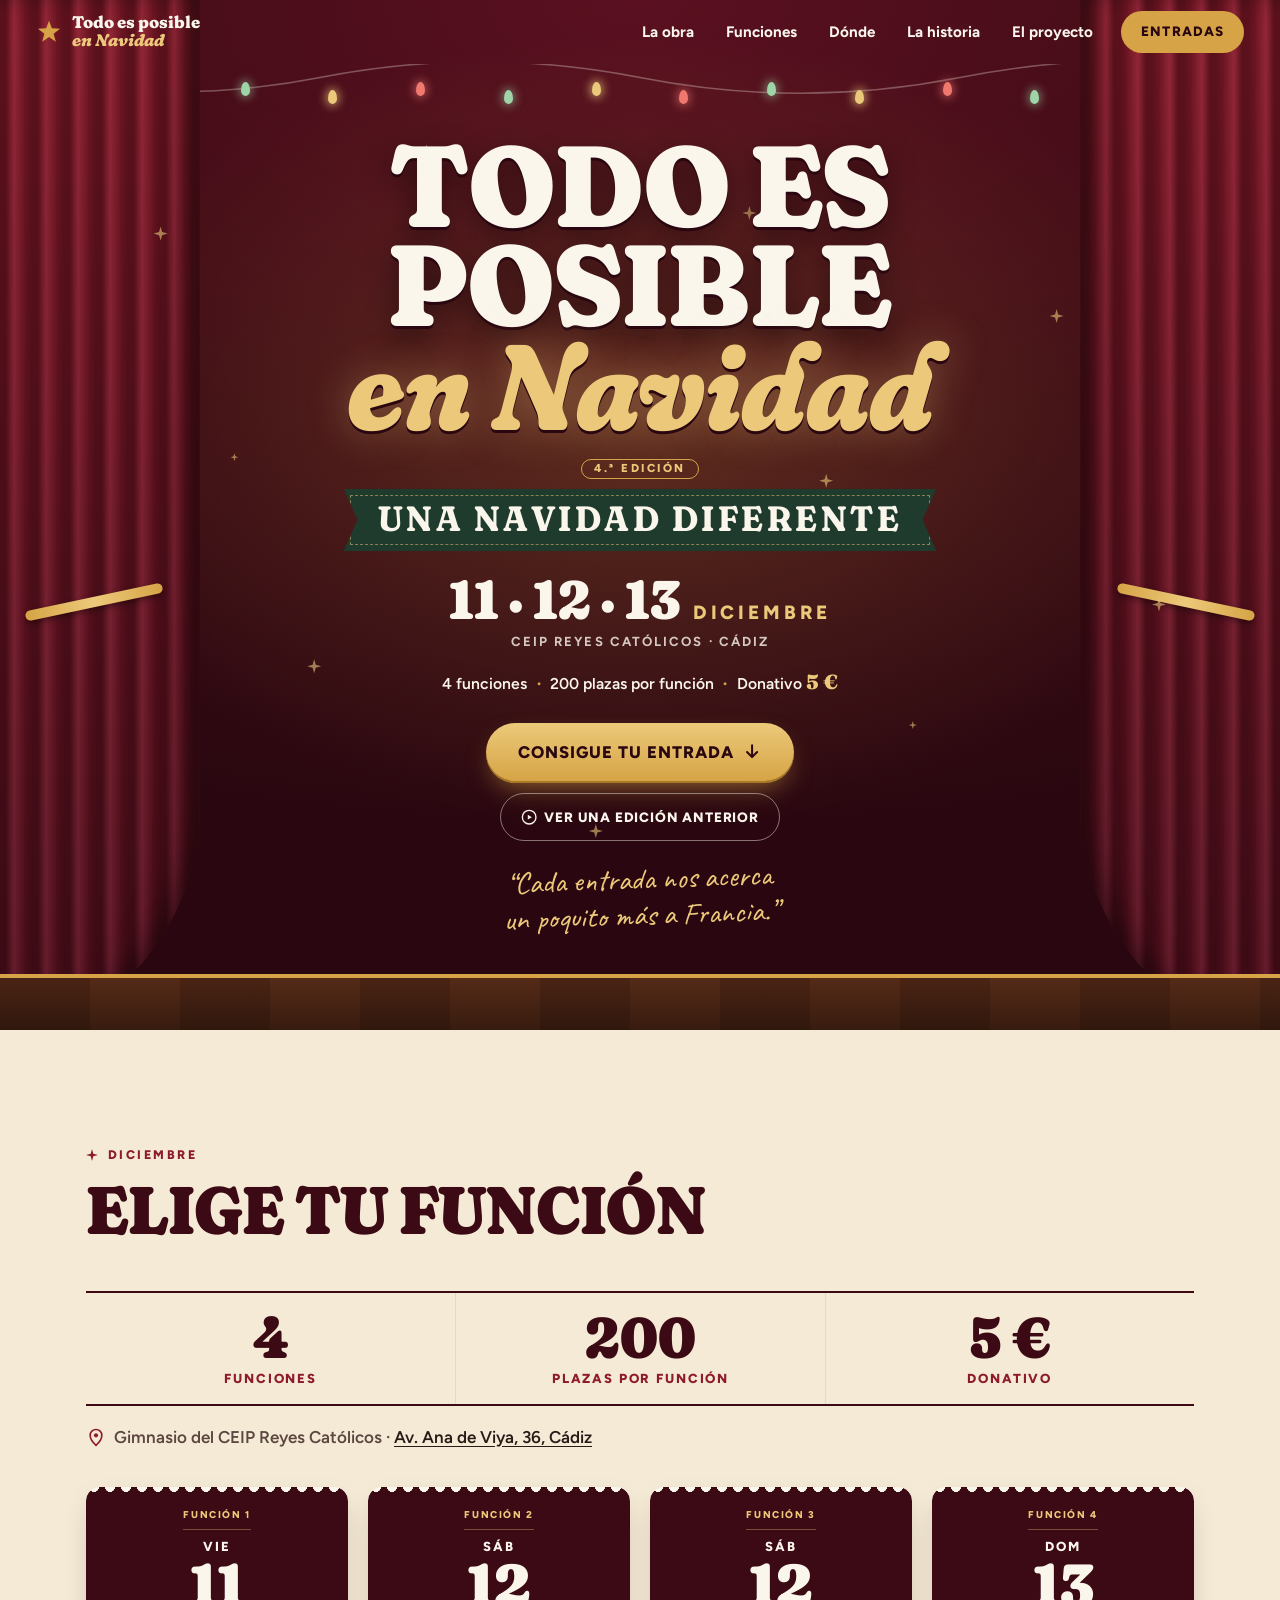
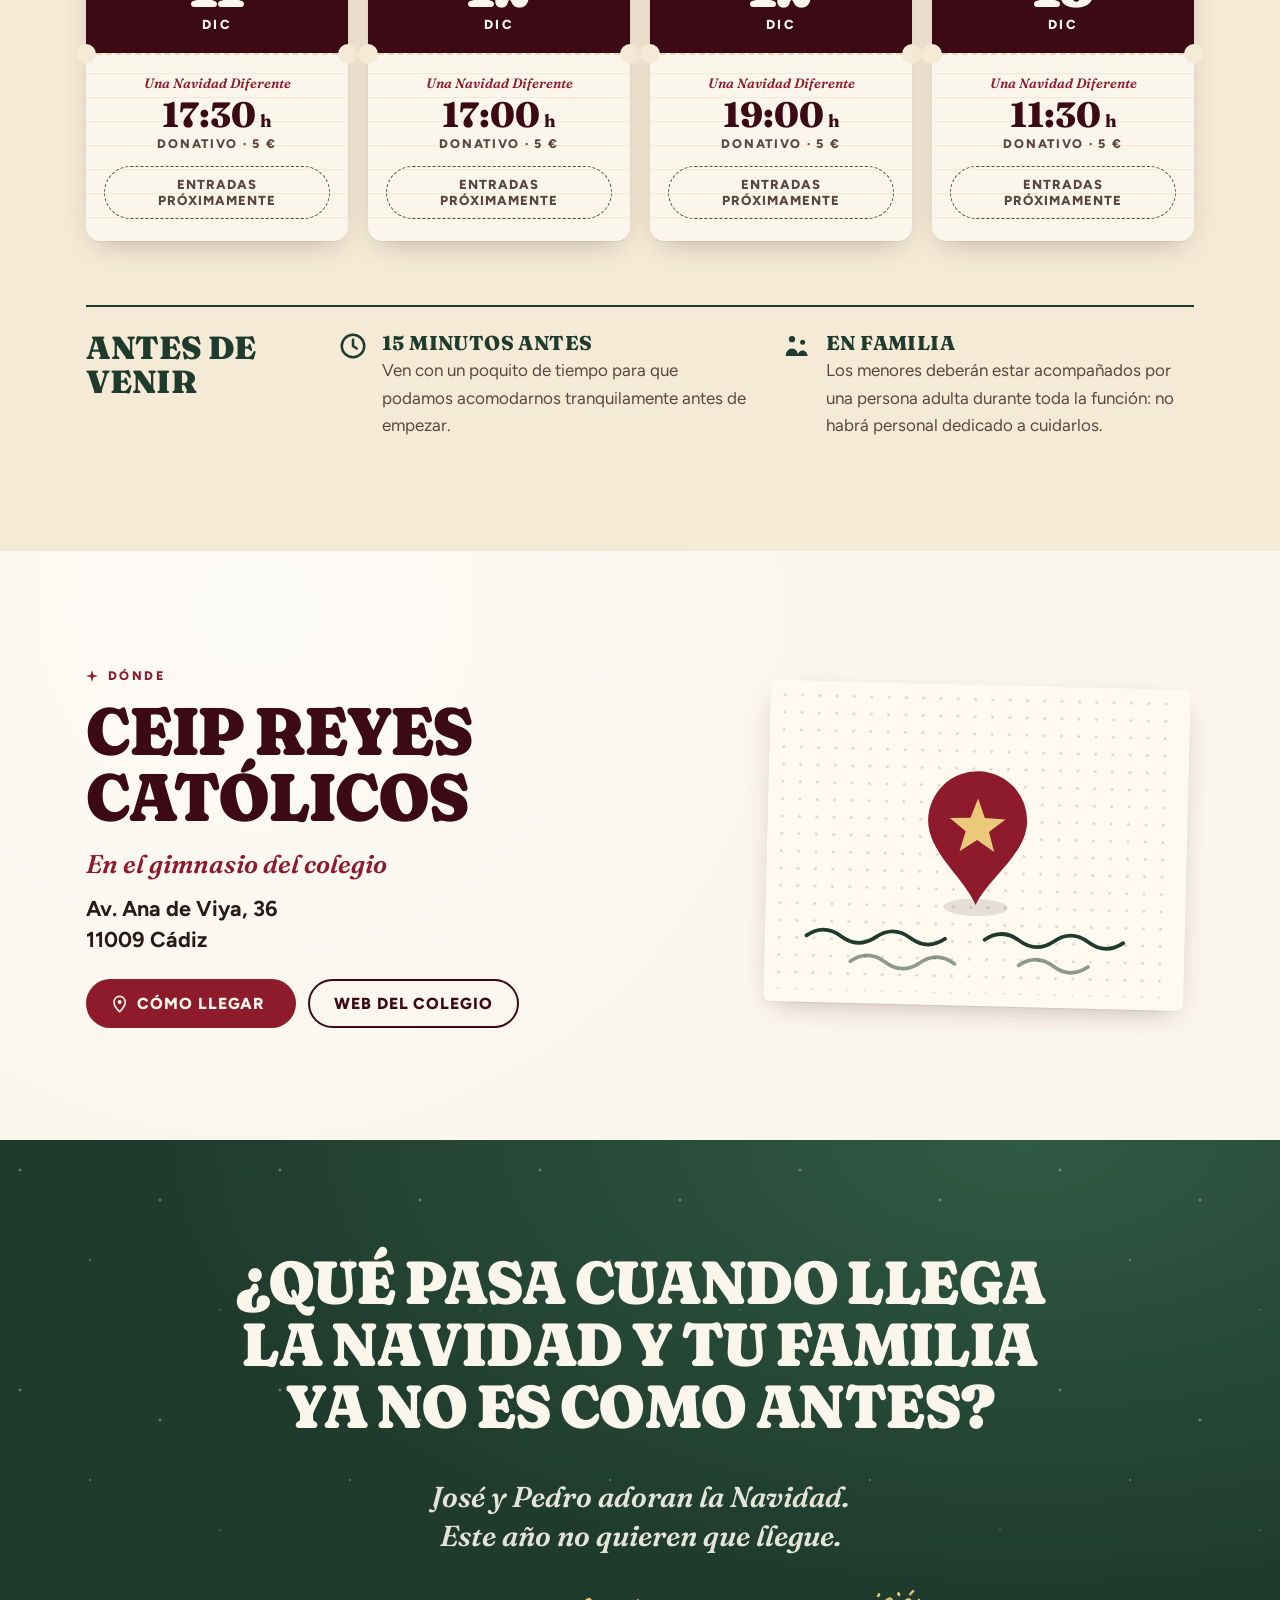
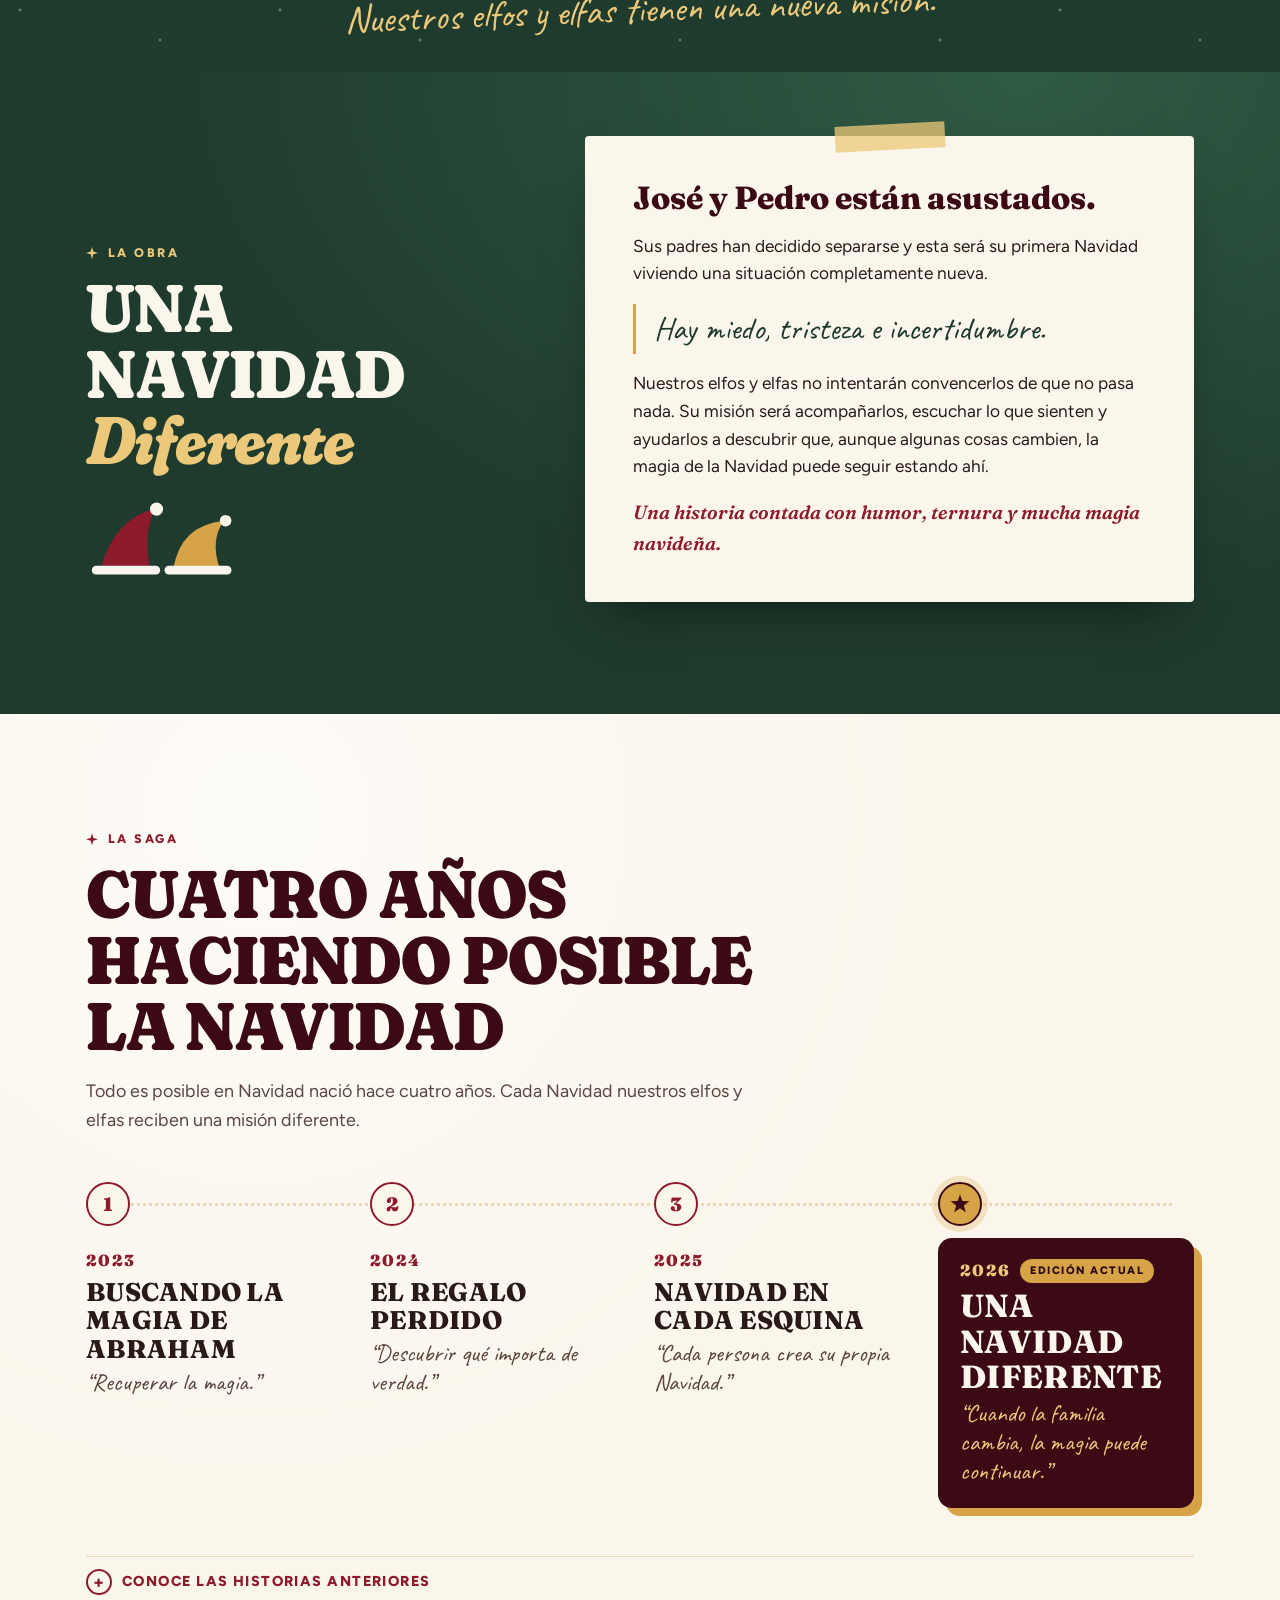
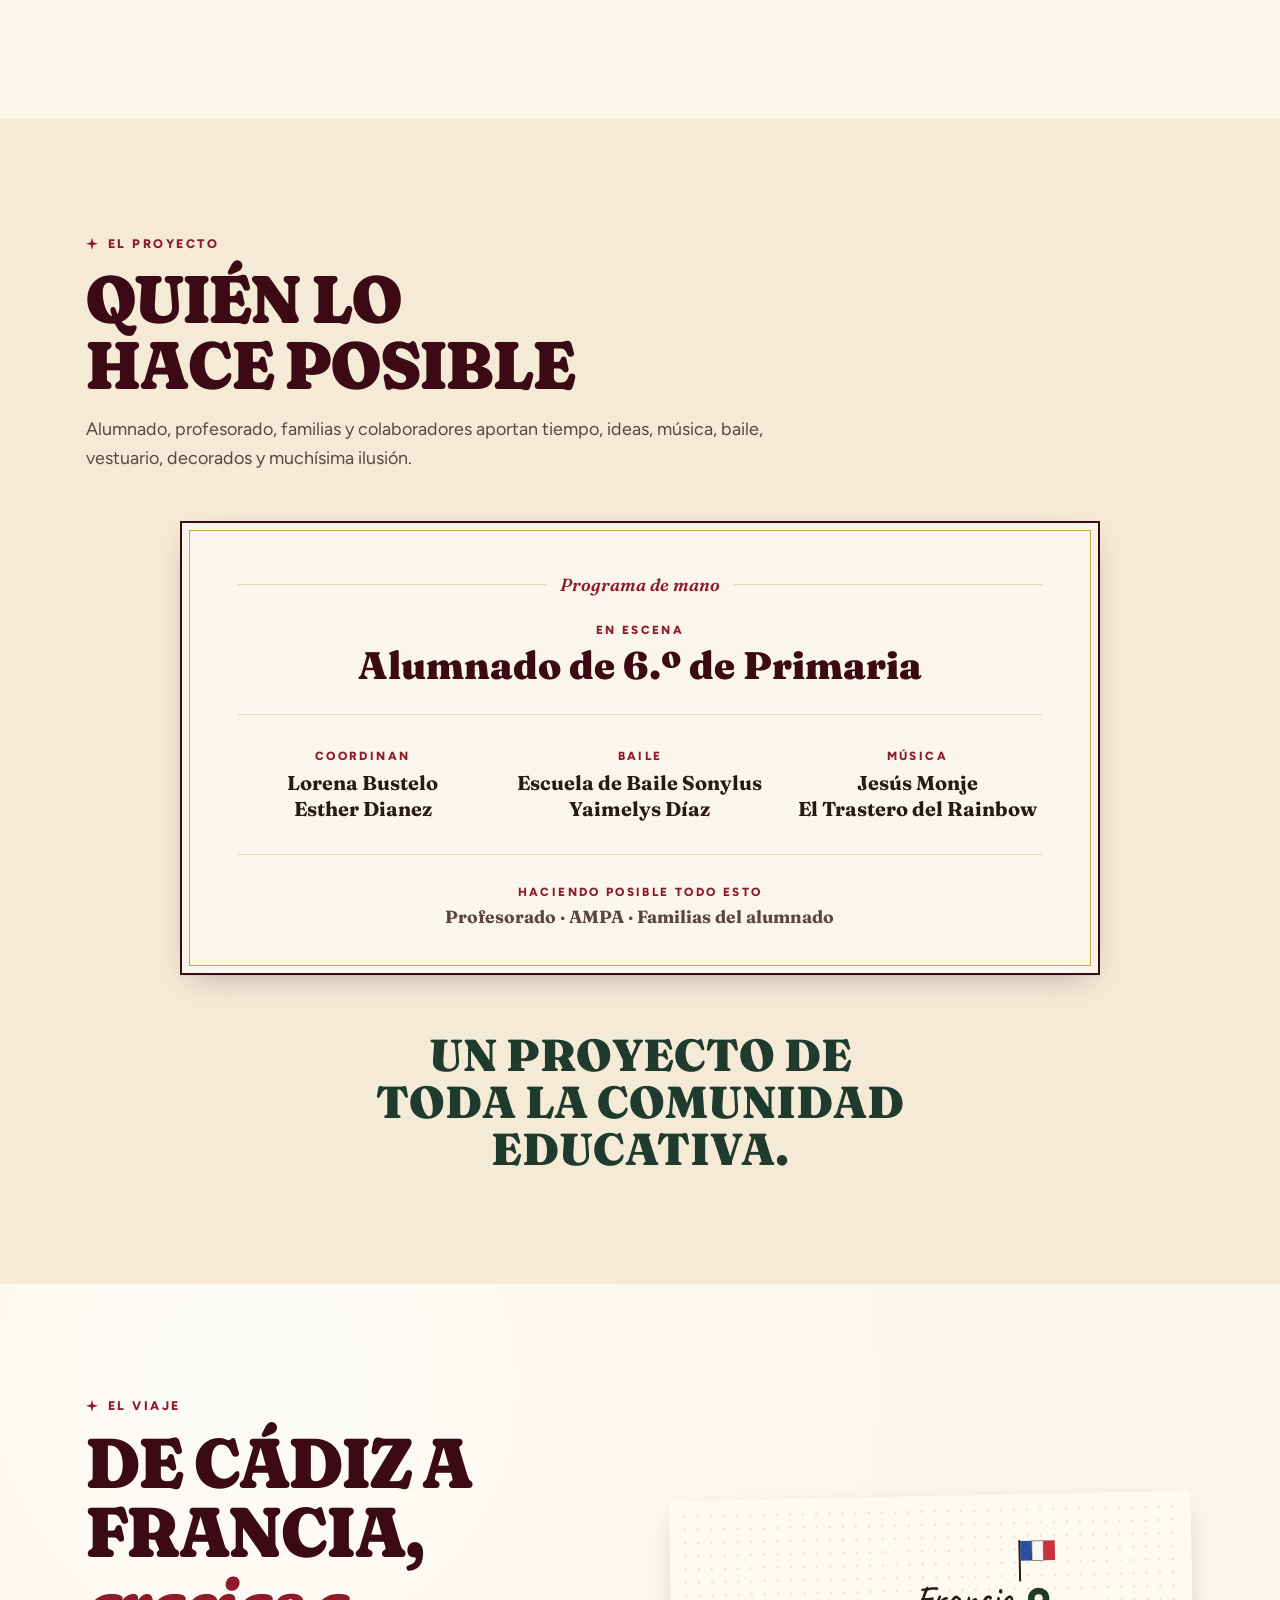
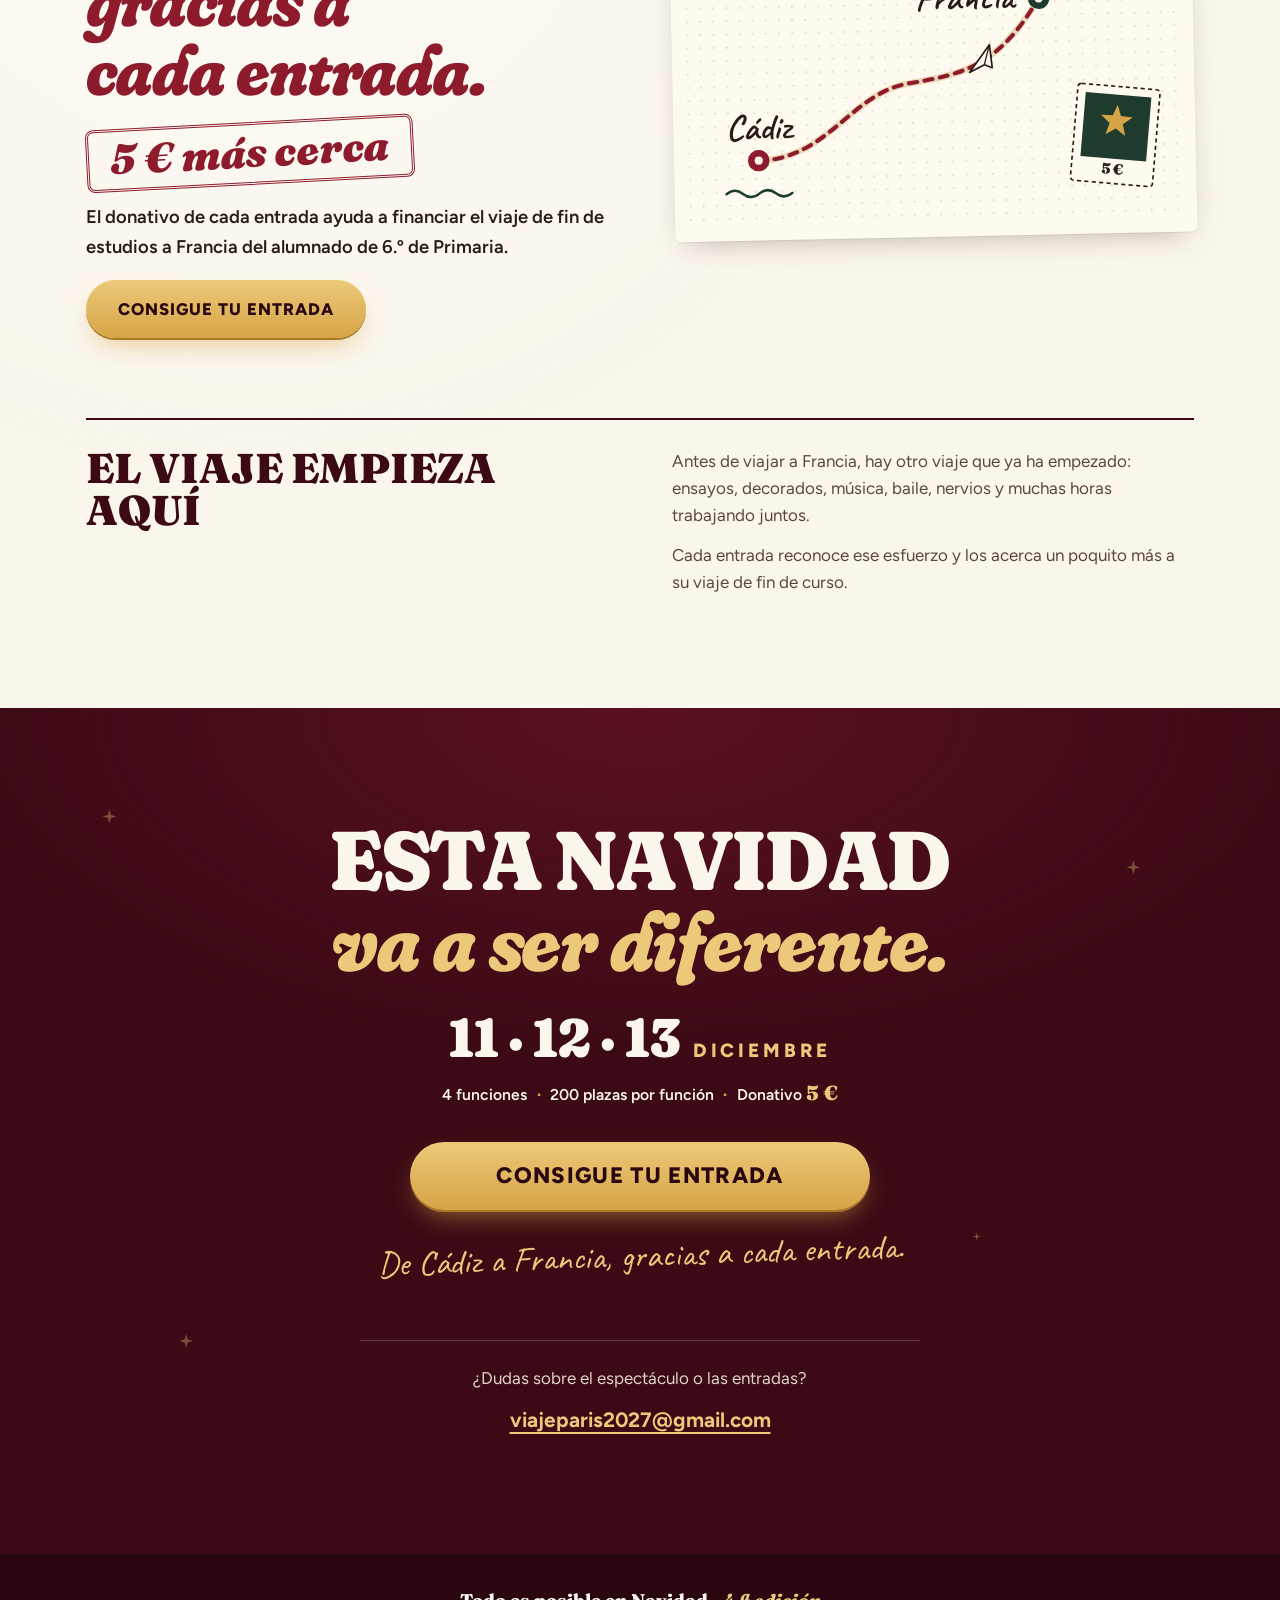
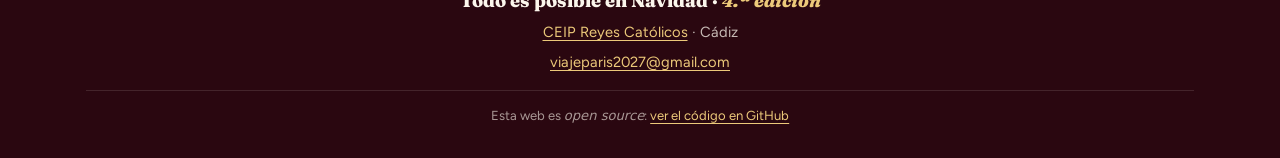
==== commit 4d271209: "Add "Dónde" section with the school's address New section after the shows with venue, address, a Goo" ====
--- a/index.html
+++ b/index.html
@@ -10,7 +10,7 @@
 
   <!-- Dirección oficial de la web. canonical, og:url, og:image, twitter:image, el JSON-LD de abajo
        y sitemap.xml usan URLs absolutas: si cambia la dirección de la web, actualízalas todas. -->
-  <link rel="canonical" href="https://jorgegalindocruces.github.io/todo-es-posible-en-navidad/">
+  <link rel="canonical" href="https://todoesposibleteatro.es/">
 
   <!-- Compartir (WhatsApp, redes) -->
   <meta property="og:type" content="website">
@@ -18,8 +18,8 @@
   <meta property="og:site_name" content="Todo es posible en Navidad">
   <meta property="og:title" content="Todo es posible en Navidad · Una Navidad Diferente">
   <meta property="og:description" content="Teatro de Navidad de 6.º de Primaria del CEIP Reyes Católicos (Cádiz). 11, 12 y 13 de diciembre. Ven a disfrutar de Una Navidad Diferente y colabora con nuestro viaje de fin de estudios a Francia.">
-  <meta property="og:url" content="https://jorgegalindocruces.github.io/todo-es-posible-en-navidad/">
-  <meta property="og:image" content="https://jorgegalindocruces.github.io/todo-es-posible-en-navidad/assets/og-image.png">
+  <meta property="og:url" content="https://todoesposibleteatro.es/">
+  <meta property="og:image" content="https://todoesposibleteatro.es/assets/og-image.png">
   <meta property="og:image:type" content="image/png">
   <meta property="og:image:width" content="1200">
   <meta property="og:image:height" content="630">
@@ -27,7 +27,7 @@
   <meta name="twitter:card" content="summary_large_image">
   <meta name="twitter:title" content="Todo es posible en Navidad · Una Navidad Diferente">
   <meta name="twitter:description" content="Teatro de Navidad de 6.º de Primaria del CEIP Reyes Católicos (Cádiz). 11, 12 y 13 de diciembre. Donativo: 5 € por persona.">
-  <meta name="twitter:image" content="https://jorgegalindocruces.github.io/todo-es-posible-en-navidad/assets/og-image.png">
+  <meta name="twitter:image" content="https://todoesposibleteatro.es/assets/og-image.png">
   <meta name="twitter:image:alt" content="Cartel de Todo es posible en Navidad: Una Navidad Diferente">
 
   <link rel="icon" href="assets/icons/favicon.svg" type="image/svg+xml">
@@ -56,15 +56,17 @@
         "eventStatus": "https://schema.org/EventScheduled",
         "eventAttendanceMode": "https://schema.org/OfflineEventAttendanceMode",
         "inLanguage": "es",
-        "url": "https://jorgegalindocruces.github.io/todo-es-posible-en-navidad/",
+        "url": "https://todoesposibleteatro.es/",
         "image": [
-          "https://jorgegalindocruces.github.io/todo-es-posible-en-navidad/assets/og-image.png"
+          "https://todoesposibleteatro.es/assets/og-image.png"
         ],
         "location": {
           "@type": "Place",
           "name": "Gimnasio del CEIP Reyes Católicos",
           "address": {
             "@type": "PostalAddress",
+            "streetAddress": "Av. Ana de Viya, 36",
+            "postalCode": "11009",
             "addressLocality": "Cádiz",
             "addressCountry": "ES"
           }
@@ -85,6 +87,8 @@
           "url": "https://blogsaverroes.juntadeandalucia.es/ceipreyescatolicos/",
           "address": {
             "@type": "PostalAddress",
+            "streetAddress": "Av. Ana de Viya, 36",
+            "postalCode": "11009",
             "addressLocality": "Cádiz",
             "addressCountry": "ES"
           }
@@ -98,15 +102,17 @@
         "eventStatus": "https://schema.org/EventScheduled",
         "eventAttendanceMode": "https://schema.org/OfflineEventAttendanceMode",
         "inLanguage": "es",
-        "url": "https://jorgegalindocruces.github.io/todo-es-posible-en-navidad/",
+        "url": "https://todoesposibleteatro.es/",
         "image": [
-          "https://jorgegalindocruces.github.io/todo-es-posible-en-navidad/assets/og-image.png"
+          "https://todoesposibleteatro.es/assets/og-image.png"
         ],
         "location": {
           "@type": "Place",
           "name": "Gimnasio del CEIP Reyes Católicos",
           "address": {
             "@type": "PostalAddress",
+            "streetAddress": "Av. Ana de Viya, 36",
+            "postalCode": "11009",
             "addressLocality": "Cádiz",
             "addressCountry": "ES"
           }
@@ -127,6 +133,8 @@
           "url": "https://blogsaverroes.juntadeandalucia.es/ceipreyescatolicos/",
           "address": {
             "@type": "PostalAddress",
+            "streetAddress": "Av. Ana de Viya, 36",
+            "postalCode": "11009",
             "addressLocality": "Cádiz",
             "addressCountry": "ES"
           }
@@ -140,15 +148,17 @@
         "eventStatus": "https://schema.org/EventScheduled",
         "eventAttendanceMode": "https://schema.org/OfflineEventAttendanceMode",
         "inLanguage": "es",
-        "url": "https://jorgegalindocruces.github.io/todo-es-posible-en-navidad/",
+        "url": "https://todoesposibleteatro.es/",
         "image": [
-          "https://jorgegalindocruces.github.io/todo-es-posible-en-navidad/assets/og-image.png"
+          "https://todoesposibleteatro.es/assets/og-image.png"
         ],
         "location": {
           "@type": "Place",
           "name": "Gimnasio del CEIP Reyes Católicos",
           "address": {
             "@type": "PostalAddress",
+            "streetAddress": "Av. Ana de Viya, 36",
+            "postalCode": "11009",
             "addressLocality": "Cádiz",
             "addressCountry": "ES"
           }
@@ -169,6 +179,8 @@
           "url": "https://blogsaverroes.juntadeandalucia.es/ceipreyescatolicos/",
           "address": {
             "@type": "PostalAddress",
+            "streetAddress": "Av. Ana de Viya, 36",
+            "postalCode": "11009",
             "addressLocality": "Cádiz",
             "addressCountry": "ES"
           }
@@ -182,15 +194,17 @@
         "eventStatus": "https://schema.org/EventScheduled",
         "eventAttendanceMode": "https://schema.org/OfflineEventAttendanceMode",
         "inLanguage": "es",
-        "url": "https://jorgegalindocruces.github.io/todo-es-posible-en-navidad/",
+        "url": "https://todoesposibleteatro.es/",
         "image": [
-          "https://jorgegalindocruces.github.io/todo-es-posible-en-navidad/assets/og-image.png"
+          "https://todoesposibleteatro.es/assets/og-image.png"
         ],
         "location": {
           "@type": "Place",
           "name": "Gimnasio del CEIP Reyes Católicos",
           "address": {
             "@type": "PostalAddress",
+            "streetAddress": "Av. Ana de Viya, 36",
+            "postalCode": "11009",
             "addressLocality": "Cádiz",
             "addressCountry": "ES"
           }
@@ -211,6 +225,8 @@
           "url": "https://blogsaverroes.juntadeandalucia.es/ceipreyescatolicos/",
           "address": {
             "@type": "PostalAddress",
+            "streetAddress": "Av. Ana de Viya, 36",
+            "postalCode": "11009",
             "addressLocality": "Cádiz",
             "addressCountry": "ES"
           }
@@ -240,6 +256,7 @@
         <ul>
           <li><a href="#la-obra">La obra</a></li>
           <li><a href="#funciones">Funciones</a></li>
+          <li><a href="#donde">Dónde</a></li>
           <li><a href="#historia">La historia</a></li>
           <li><a href="#proyecto">El proyecto</a></li>
           <li><a class="site-nav__cta" href="#lista-funciones">Entradas</a></li>
@@ -327,7 +344,7 @@
 
         <p class="venue reveal">
           <svg viewBox="0 0 24 24" aria-hidden="true"><path d="M12 22s7-6.2 7-12a7 7 0 10-14 0c0 5.8 7 12 7 12z" fill="none" stroke="currentColor" stroke-width="2"/><circle cx="12" cy="10" r="2.5" fill="currentColor"/></svg>
-          <span>Gimnasio del <a href="https://blogsaverroes.juntadeandalucia.es/ceipreyescatolicos/" target="_blank" rel="noopener">CEIP Reyes Católicos<span class="visually-hidden"> (web del colegio, se abre en otra pestaña)</span></a> · Cádiz</span>
+          <span>Gimnasio del CEIP Reyes Católicos · <a href="#donde">Av. Ana de Viya, 36, Cádiz</a></span>
         </p>
 
         <!-- Las tarjetas se generan desde CONFIG.shows en js/main.js. Las de aquí son una copia
@@ -408,6 +425,48 @@
       </div>
     </section>
 
+    <!-- ============ DÓNDE ============ -->
+    <section class="section section--paper where" id="donde" aria-labelledby="donde-title">
+      <div class="container where__grid">
+        <header class="where__text reveal">
+          <p class="eyebrow">Dónde</p>
+          <h2 class="section-title" id="donde-title">CEIP Reyes Católicos</h2>
+          <p class="where__venue">En el gimnasio del colegio</p>
+          <address class="where__address">
+            Av. Ana de Viya, 36<br>
+            11009 Cádiz
+          </address>
+          <p class="where__actions">
+            <a class="btn btn--wine" href="https://www.google.com/maps/search/?api=1&amp;query=CEIP+Reyes+Cat%C3%B3licos%2C+Av.+Ana+de+Viya+36%2C+11009+C%C3%A1diz" target="_blank" rel="noopener">
+              <svg viewBox="0 0 24 24" aria-hidden="true"><path d="M12 22s7-6.2 7-12a7 7 0 10-14 0c0 5.8 7 12 7 12z" fill="none" stroke="currentColor" stroke-width="2"/><circle cx="12" cy="10" r="2.5" fill="currentColor"/></svg>
+              Cómo llegar<span class="visually-hidden"> (Google Maps, se abre en otra pestaña)</span>
+            </a>
+            <a class="btn btn--outline" href="https://blogsaverroes.juntadeandalucia.es/ceipreyescatolicos/" target="_blank" rel="noopener">Web del colegio<span class="visually-hidden"> (se abre en otra pestaña)</span></a>
+          </p>
+        </header>
+
+        <figure class="where__card reveal" aria-hidden="true">
+          <svg viewBox="0 0 320 240">
+            <defs>
+              <pattern id="where-dots" width="14" height="14" patternUnits="userSpaceOnUse">
+                <circle cx="2" cy="2" r="1.2" fill="currentColor" opacity=".16"/>
+              </pattern>
+            </defs>
+            <rect width="320" height="240" fill="url(#where-dots)"/>
+            <!-- Mar -->
+            <path d="M24 196 q14 -10 28 0 t28 0 t28 0 t28 0 M168 196 q14 -10 28 0 t28 0 t28 0 t28 0" fill="none" stroke="#1f3b2d" stroke-width="3" stroke-linecap="round"/>
+            <path d="M60 216 q14 -10 28 0 t28 0 t28 0 M196 216 q14 -10 28 0 t28 0" fill="none" stroke="#1f3b2d" stroke-width="3" stroke-linecap="round" opacity=".5"/>
+            <!-- Chincheta -->
+            <g transform="translate(160 112)">
+              <ellipse cx="0" cy="58" rx="26" ry="7" fill="currentColor" opacity=".12"/>
+              <path d="M0 56 C -10 34, -40 14, -40 -12 A 40 40 0 0 1 40 -12 C 40 14, 10 34, 0 56z" fill="#8e1b2c"/>
+              <path d="M0 -30l5.8 15.7 16.7.7-13.1 10.4 4.6 16.1L0 3.5l-14 9.4 4.6-16.1-13.1-10.4 16.7-.7z" fill="#ecc97a"/>
+            </g>
+          </svg>
+        </figure>
+      </div>
+    </section>
+
     <!-- ============ ENTRADA A LA OBRA ============ -->
     <section class="section section--forest prelude" id="la-obra" aria-labelledby="prelude-title">
       <div class="snow" aria-hidden="true"></div>
@@ -419,7 +478,7 @@
     </section>
 
     <!-- ============ SINOPSIS ============ -->
-    <section class="section section--forest synopsis" aria-labelledby="sinopsis-title">
+    <section class="section section--forest synopsis" aria-labelledby="sinopsis-title" data-nav-section="la-obra">
       <div class="container synopsis__grid">
         <header class="synopsis__head reveal">
           <p class="eyebrow eyebrow--gold">La obra</p>
@@ -649,7 +708,7 @@
     </section>
 
     <!-- ============ FINAL / ENTRADAS ============ -->
-    <section class="section section--wine finale" id="entradas" aria-labelledby="entradas-title">
+    <section class="section section--wine finale" id="entradas" aria-labelledby="entradas-title" data-nav-section="lista-funciones">
       <div class="hero__stars hero__stars--soft" aria-hidden="true">
         <span style="--x:8%;--y:12%;--d:.4s"></span>
         <span style="--x:88%;--y:18%;--d:1.6s"></span>
--- a/css/styles.css
+++ b/css/styles.css
@@ -184,12 +184,15 @@
   border-bottom: 1px solid rgba(251, 246, 236, .1);
 }
 .site-nav a:hover { color: var(--gold-300); }
+/* Sección que se está viendo */
+.site-nav a[aria-current] { color: var(--gold-300); box-shadow: inset 3px 0 0 var(--gold-500); padding-left: 14px; }
 .site-nav .site-nav__cta {
   margin-top: 12px; border: 0; border-radius: 999px; text-align: center;
   background: var(--gold-500); color: var(--wine-900);
   text-transform: uppercase; letter-spacing: .08em; font-weight: 800;
 }
 .site-nav .site-nav__cta:hover { color: var(--wine-900); background: var(--gold-300); }
+.site-nav .site-nav__cta[aria-current] { color: var(--wine-900); background: var(--gold-300); box-shadow: 0 0 0 2px var(--cream-100); padding-left: 6px; }
 
 @media (min-width: 900px) {
   .brand { font-size: 1.05rem; }
@@ -199,7 +202,14 @@
     background: none; border: 0; padding: 0;
   }
   .site-nav ul { display: flex; align-items: center; gap: 4px; }
-  .site-nav a { border: 0; font-size: .95rem; padding: 10px 14px; }
+  .site-nav a { position: relative; border: 0; font-size: .95rem; padding: 10px 14px; }
+  .site-nav a[aria-current] { box-shadow: none; padding-left: 14px; }
+  .site-nav a[aria-current]::after {
+    content: ""; position: absolute; left: 14px; right: 14px; bottom: 4px;
+    height: 2px; border-radius: 2px; background: var(--gold-500);
+  }
+  .site-nav .site-nav__cta[aria-current] { padding-left: 20px; }
+  .site-nav .site-nav__cta[aria-current]::after { content: none; }
   .site-nav .site-nav__cta { margin: 0 0 0 10px; padding: 10px 20px; font-size: .85rem; }
 }
 
@@ -649,6 +659,42 @@
   color: var(--forest-800);
   margin-bottom: 2px;
 }
+
+/* ---------- Dónde ---------- */
+.where__grid { display: grid; gap: 32px; align-items: center; }
+@media (min-width: 900px) {
+  .where__grid { grid-template-columns: 7fr 5fr; gap: 64px; }
+  .where__grid .where__card { max-width: 420px; }
+}
+.where__text { margin: 0; }
+.where__venue {
+  margin-top: 14px;
+  font-family: var(--font-display); font-style: italic; font-weight: 600;
+  font-size: clamp(1.25rem, 4.4vw, 1.6rem); color: var(--wine-600);
+}
+.where__address {
+  margin-top: 8px;
+  font-style: normal; font-weight: 700;
+  font-size: clamp(1.15rem, 4vw, 1.35rem); line-height: 1.45;
+  color: var(--ink);
+}
+.where__actions { display: flex; flex-wrap: wrap; gap: 12px; margin-top: 24px; }
+
+.btn--wine { background: var(--wine-600); color: var(--cream-100); }
+.btn--wine:hover { background: var(--wine-700); transform: translateY(-2px); }
+.btn--outline { background: transparent; color: var(--wine-800); border: 2px solid var(--wine-800); }
+.btn--outline:hover { background: var(--wine-800); color: var(--cream-100); }
+
+.where__card {
+  max-width: min(420px, 75%); width: 100%; justify-self: center;
+  background: #fffaf0;
+  padding: 12px;
+  border-radius: 6px;
+  box-shadow: var(--shadow);
+  transform: rotate(1.4deg);
+  color: var(--ink);
+}
+.js .where__card.reveal.is-visible { transform: rotate(1.4deg); }
 
 /* ---------- Entrada a la obra ---------- */
 .prelude { overflow: hidden; padding-bottom: clamp(24px, 4vw, 40px); }
@@ -1096,5 +1142,5 @@
   .js .reveal { opacity: 1; transform: none; }
   .js .postcard .route__mask { stroke-dashoffset: 0; }
   .js .postcard .route__plane { opacity: 1; }
-  .ticket:hover, .ticket:nth-child(even):hover, .btn--gold:hover { transform: none; }
-}
+  .ticket:hover, .ticket:nth-child(even):hover, .btn--gold:hover, .btn--wine:hover { transform: none; }
+}
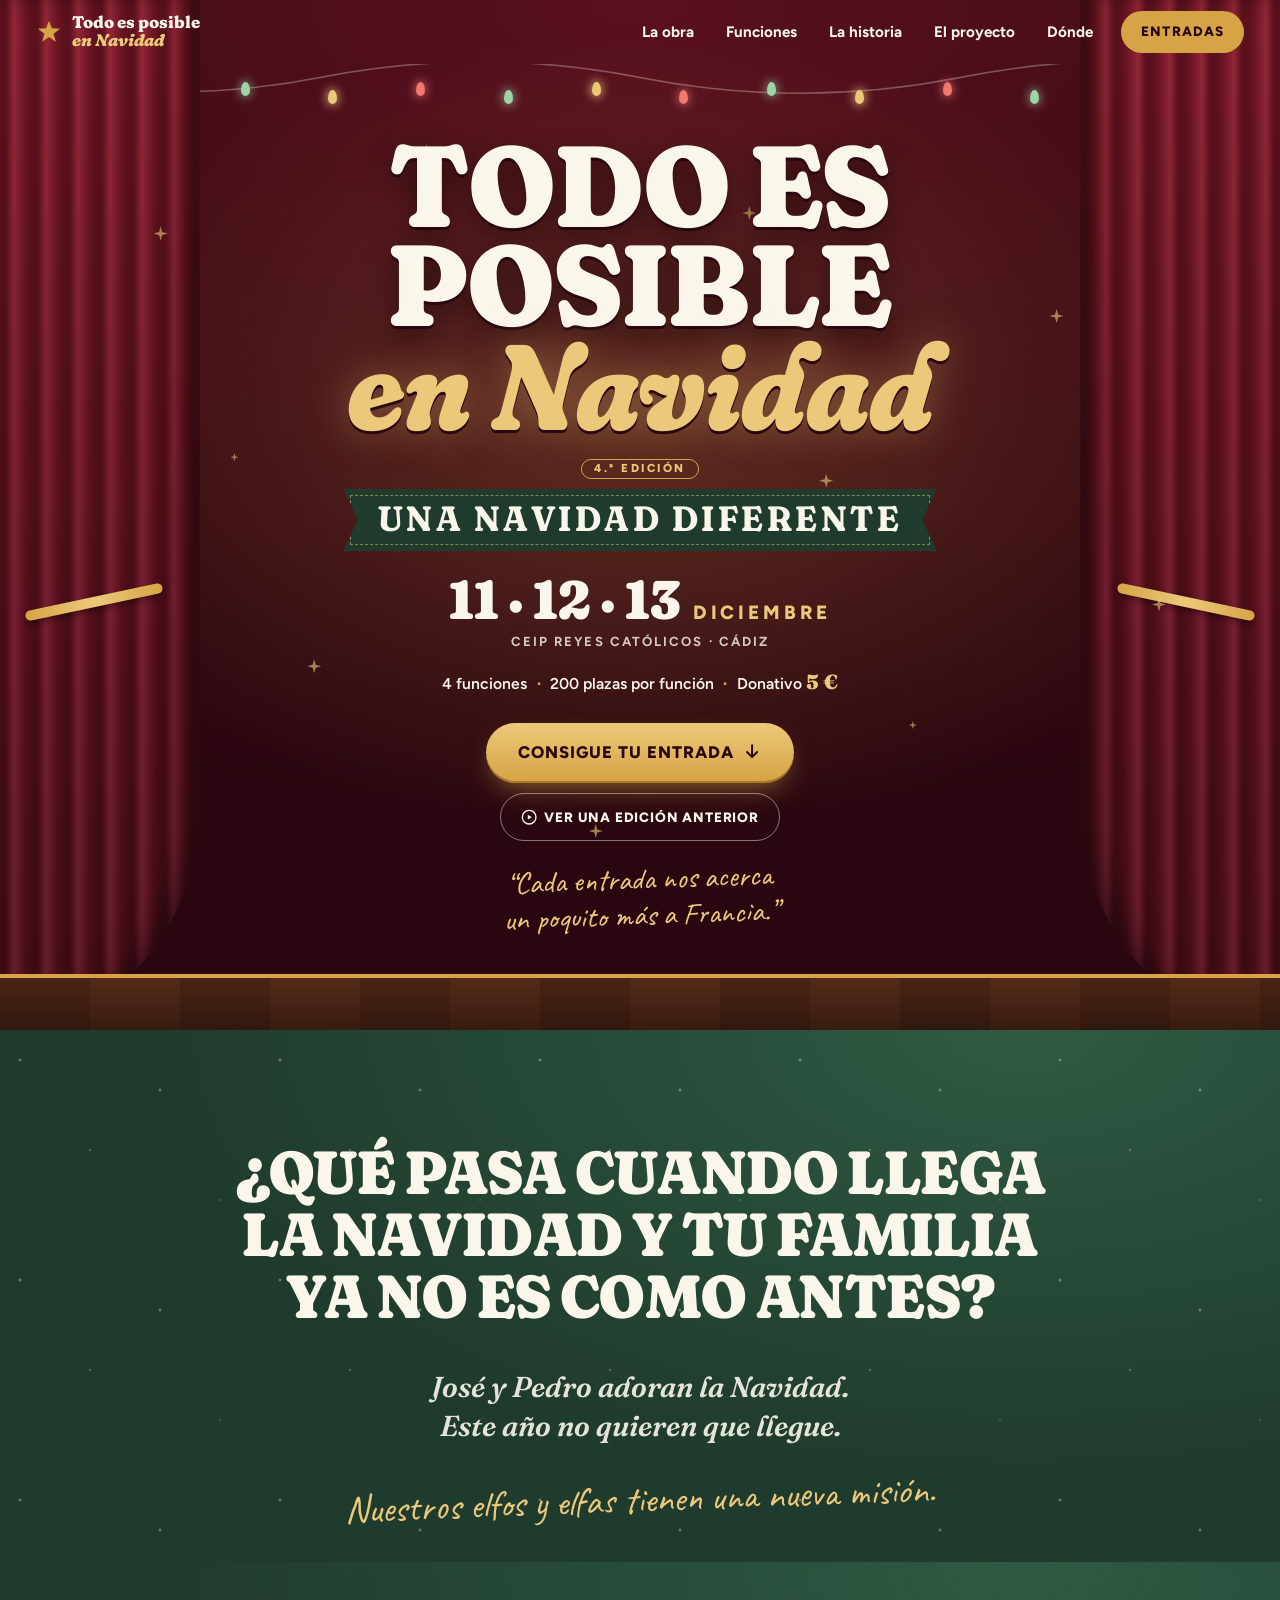
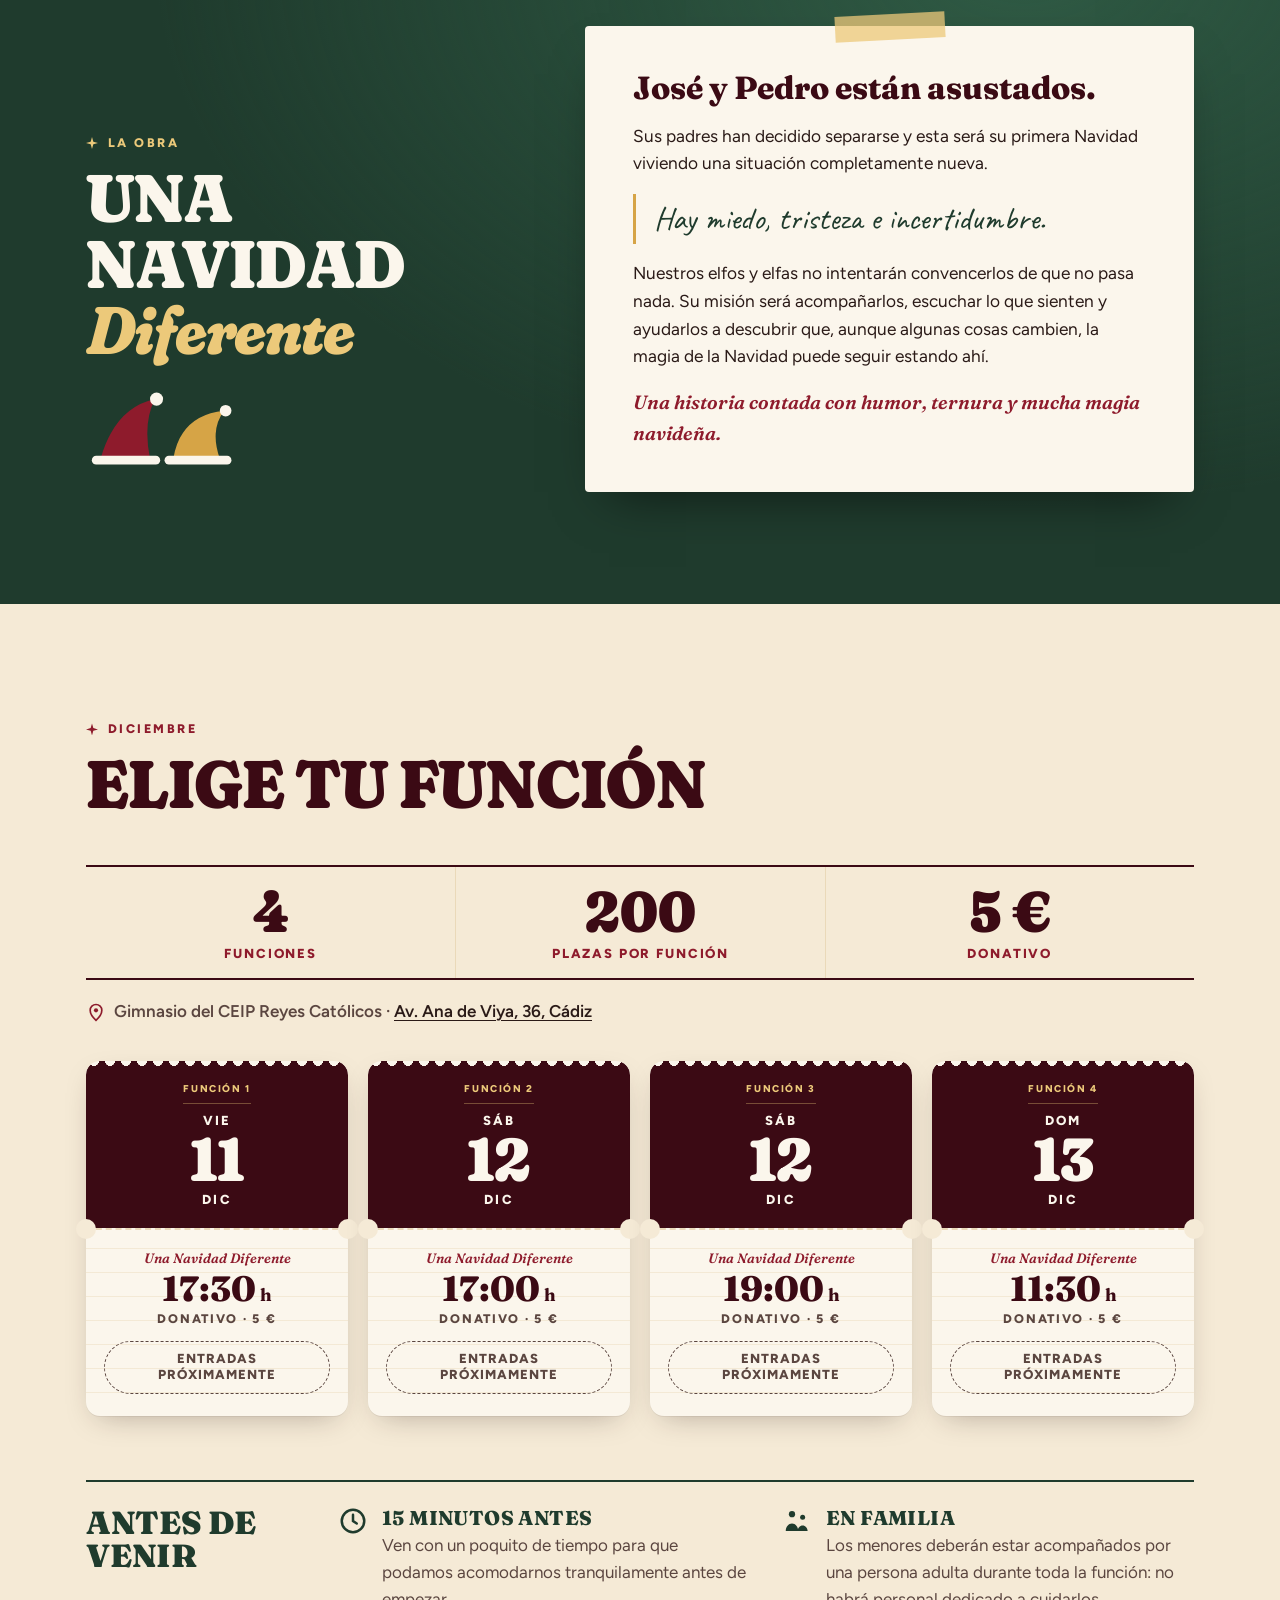
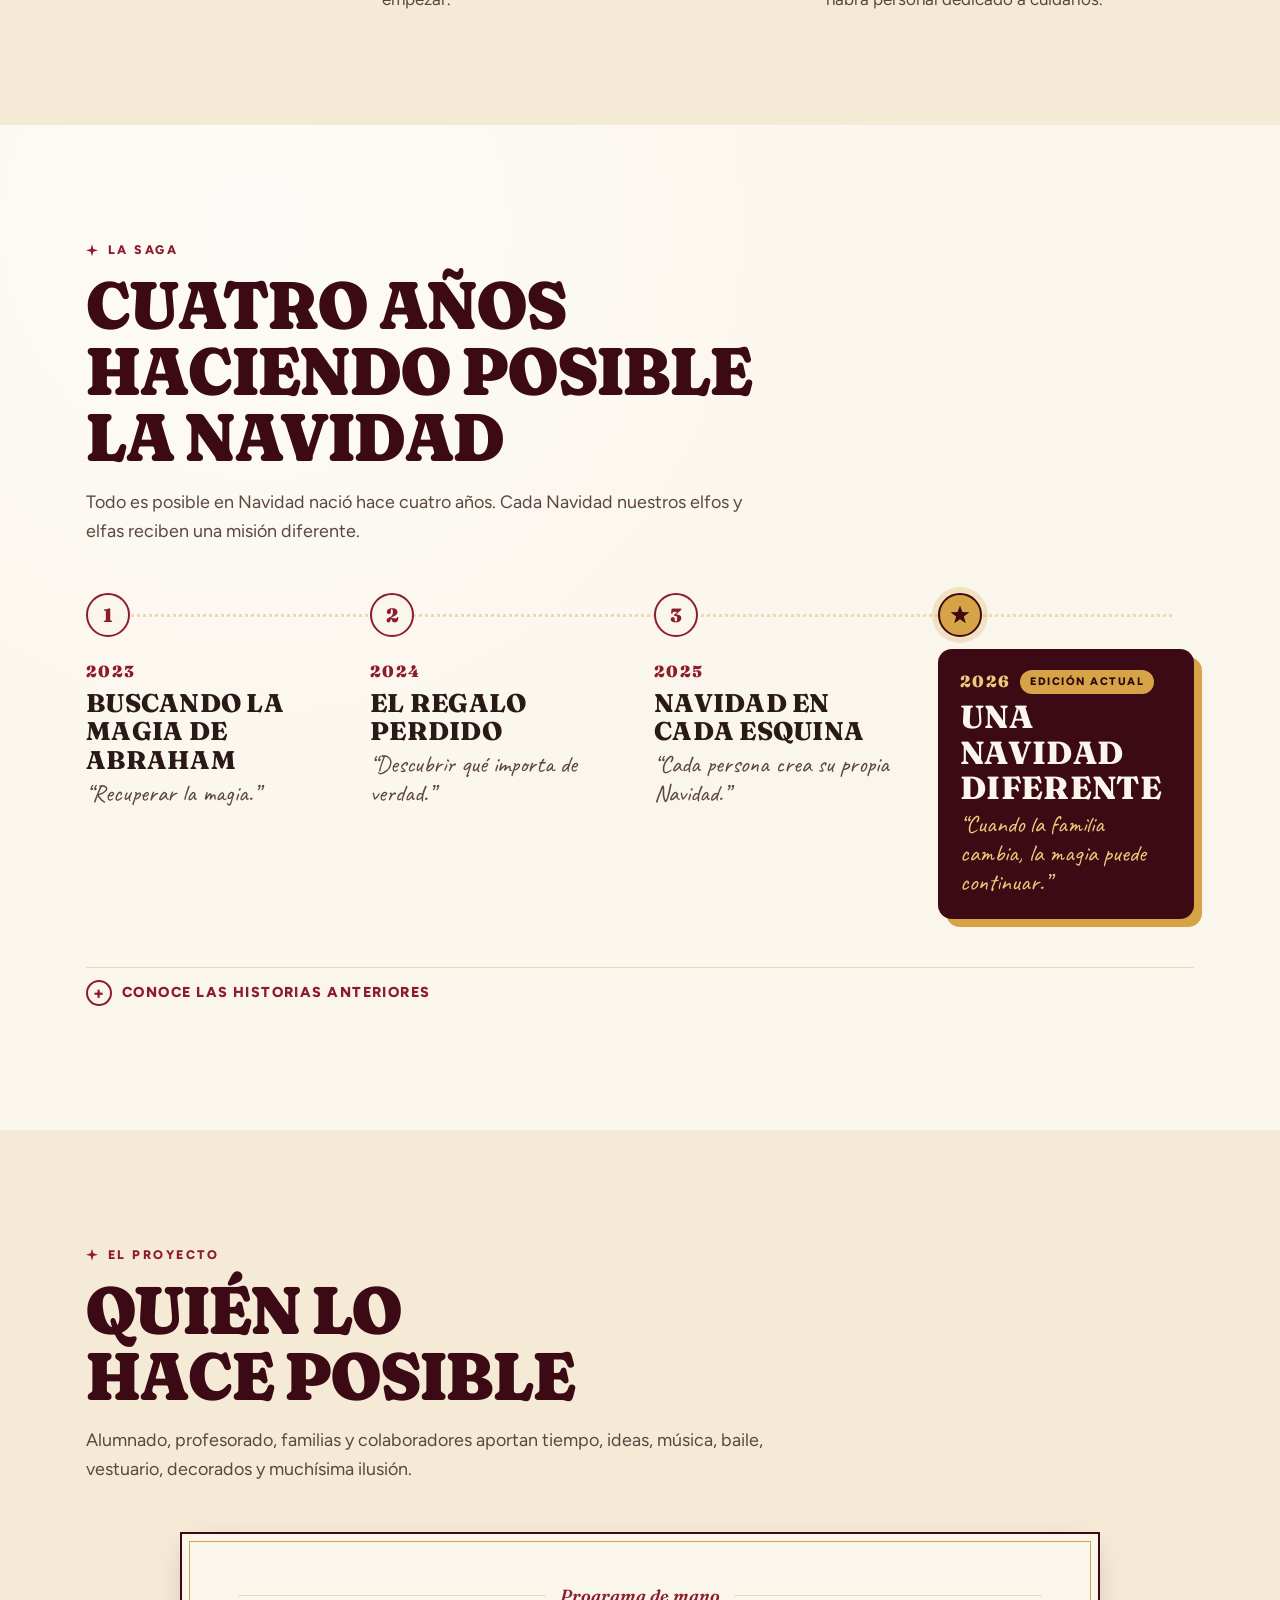
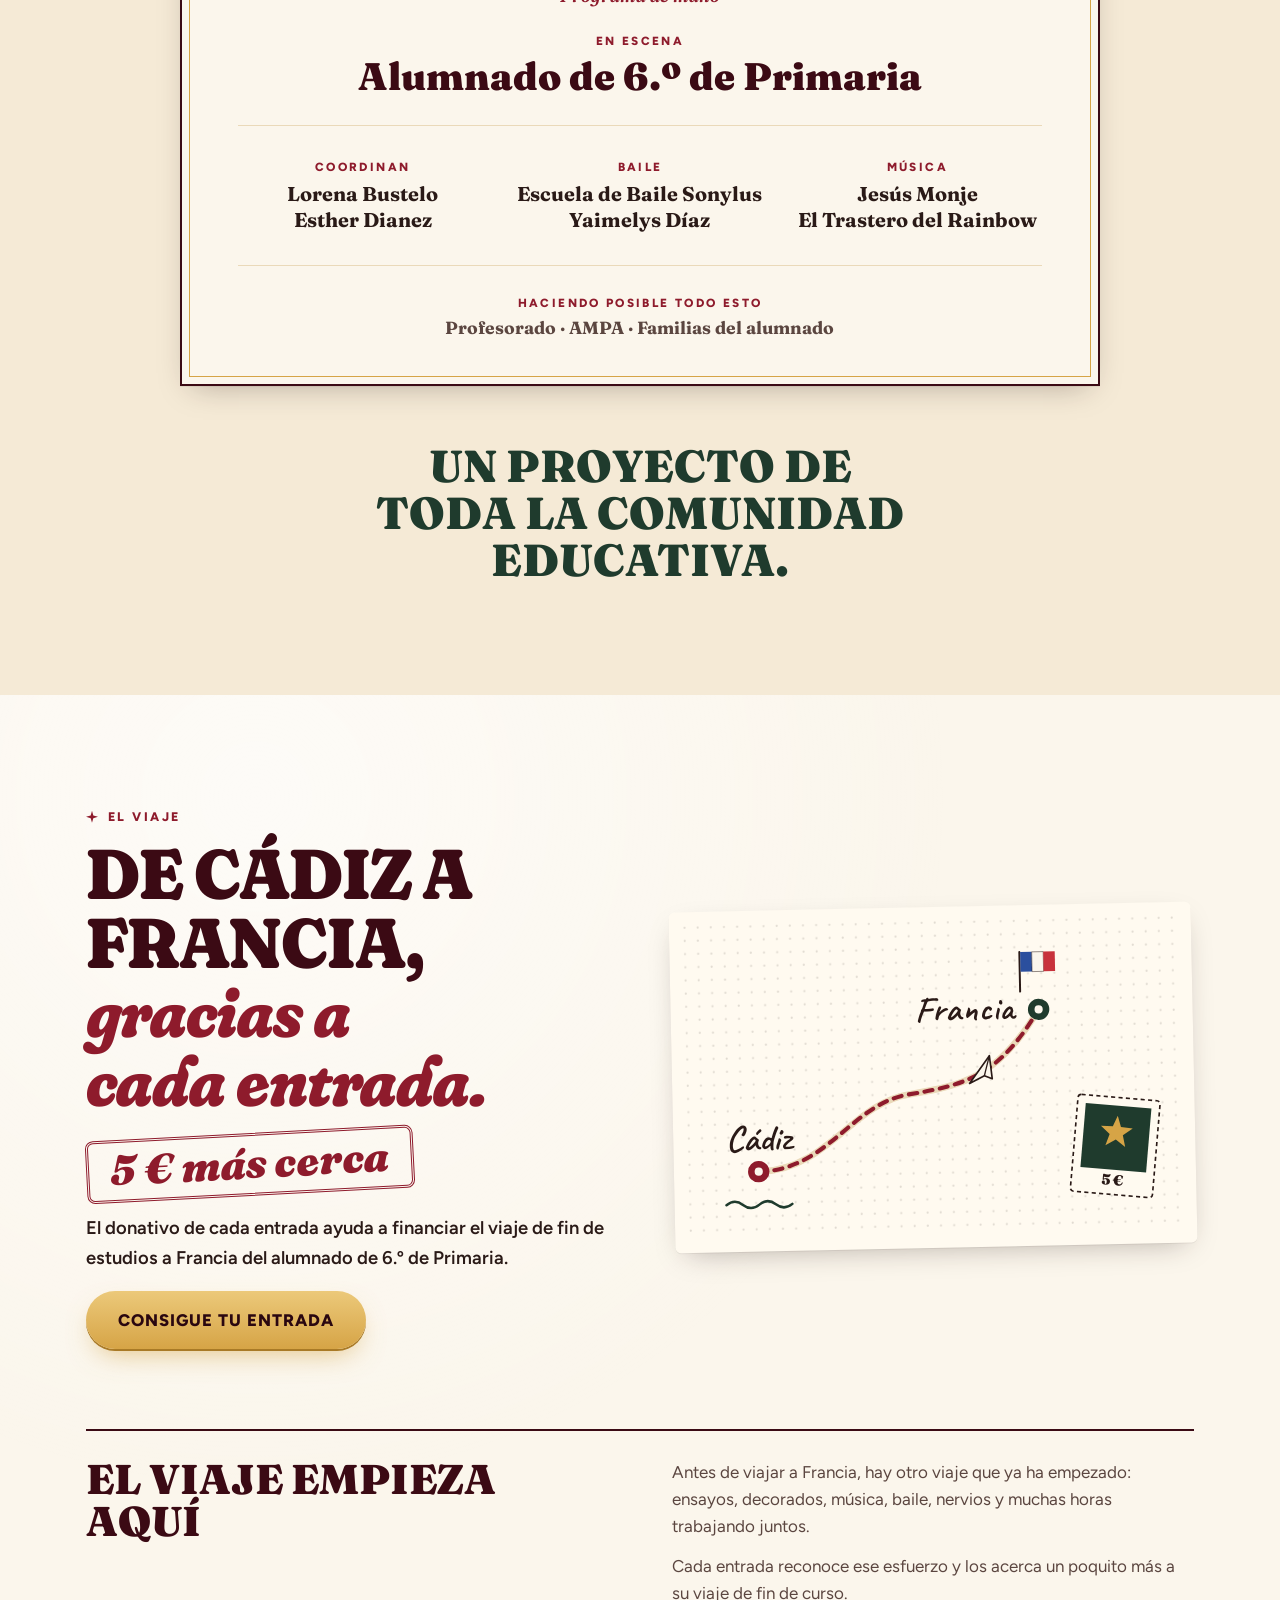
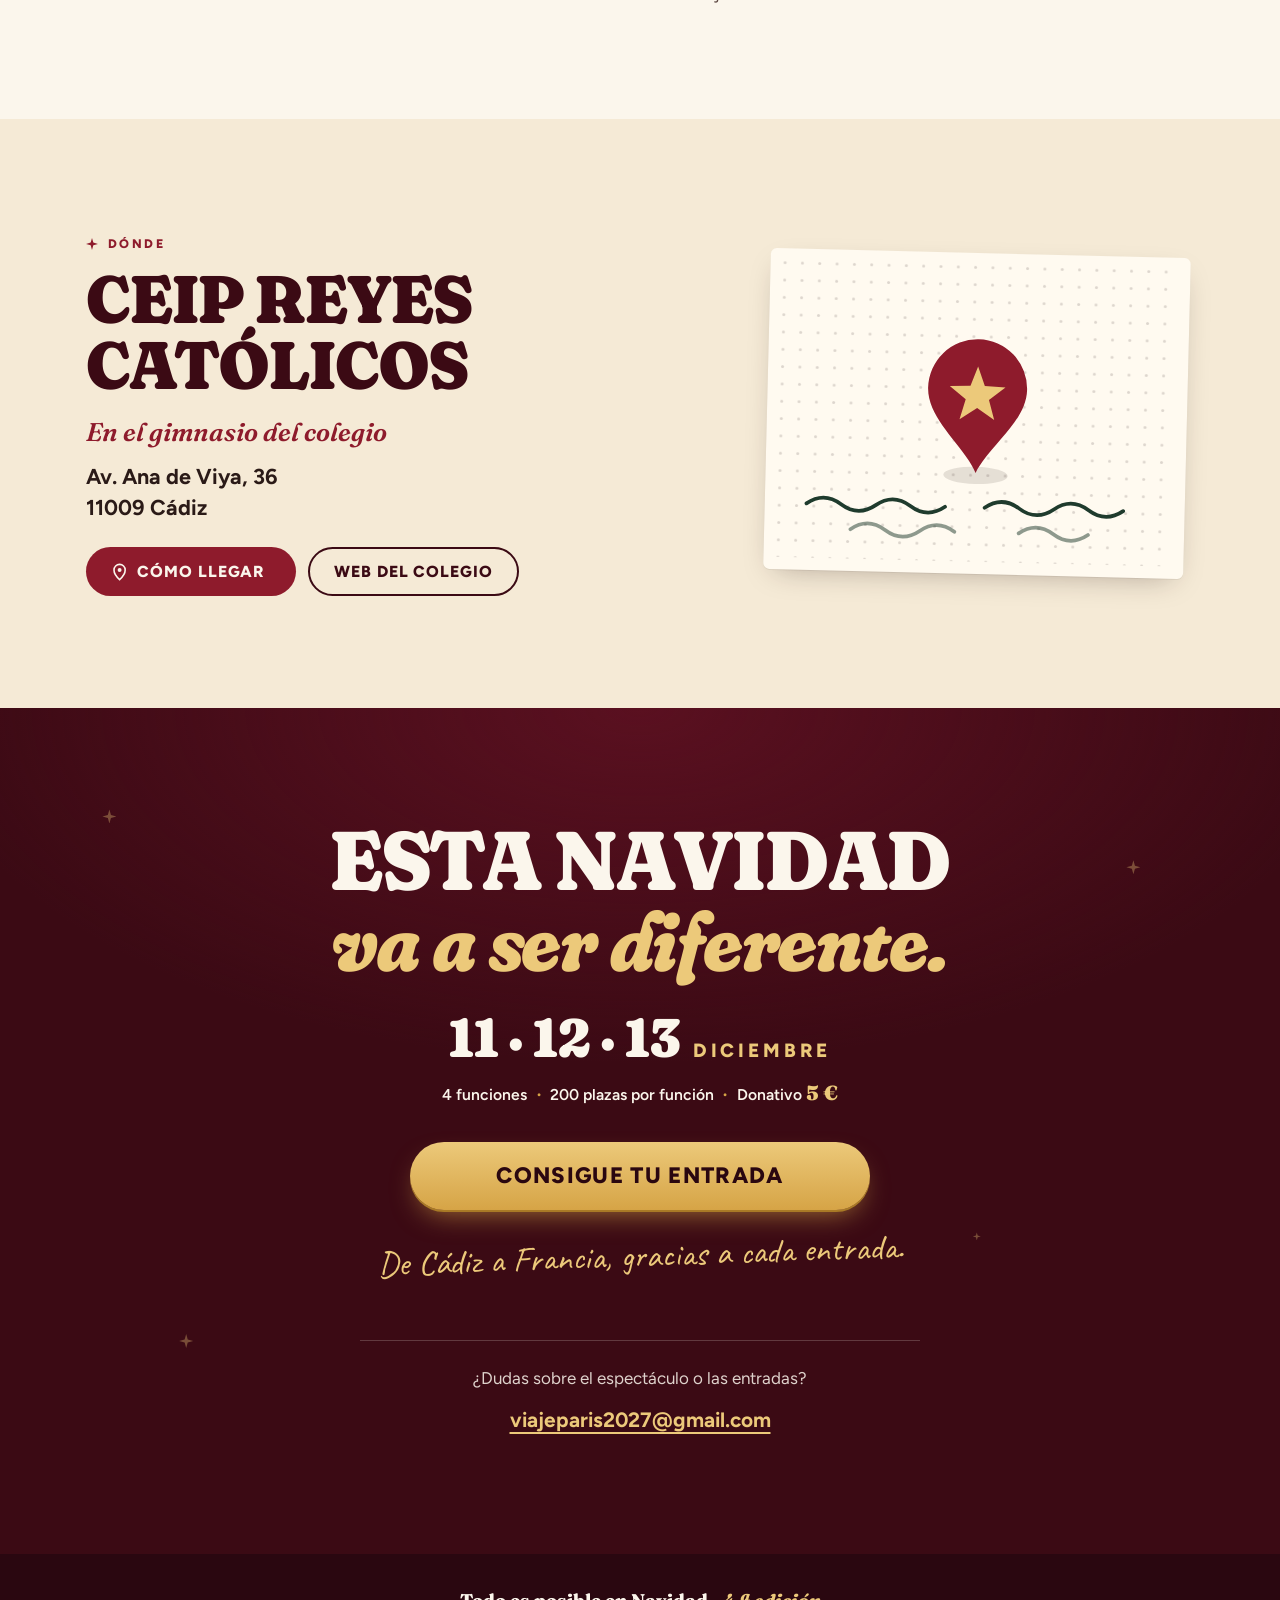
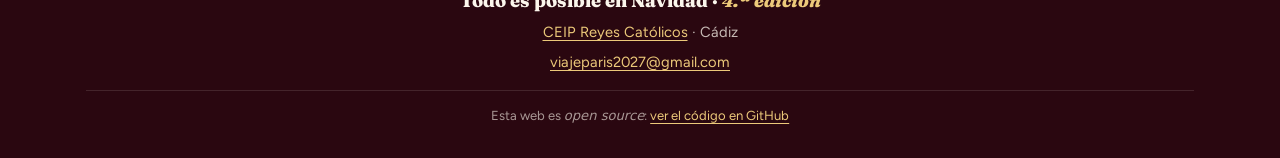
==== commit dd536fd6: "Order sections to match the header menu, with Dónde last Co-Authored-By: Claude Opus 5.5 <noreply@an" ====
--- a/index.html
+++ b/index.html
@@ -256,9 +256,9 @@
         <ul>
           <li><a href="#la-obra">La obra</a></li>
           <li><a href="#funciones">Funciones</a></li>
-          <li><a href="#donde">Dónde</a></li>
           <li><a href="#historia">La historia</a></li>
           <li><a href="#proyecto">El proyecto</a></li>
+          <li><a href="#donde">Dónde</a></li>
           <li><a class="site-nav__cta" href="#lista-funciones">Entradas</a></li>
         </ul>
       </nav>
@@ -326,145 +326,6 @@
       </div>
 
       <div class="hero__stage" aria-hidden="true"></div>
-    </section>
-
-    <!-- ============ FUNCIONES ============ -->
-    <section class="section section--cream" id="funciones" aria-labelledby="funciones-title">
-      <div class="container">
-        <header class="section-head reveal">
-          <p class="eyebrow">Diciembre</p>
-          <h2 class="section-title" id="funciones-title">Elige tu función</h2>
-        </header>
-
-        <ul class="stats reveal">
-          <li><span class="stats__value">4</span> <span class="stats__label">funciones</span></li>
-          <li><span class="stats__value">200</span> <span class="stats__label">plazas por función</span></li>
-          <li><span class="stats__value">5 €</span> <span class="stats__label">donativo</span></li>
-        </ul>
-
-        <p class="venue reveal">
-          <svg viewBox="0 0 24 24" aria-hidden="true"><path d="M12 22s7-6.2 7-12a7 7 0 10-14 0c0 5.8 7 12 7 12z" fill="none" stroke="currentColor" stroke-width="2"/><circle cx="12" cy="10" r="2.5" fill="currentColor"/></svg>
-          <span>Gimnasio del CEIP Reyes Católicos · <a href="#donde">Av. Ana de Viya, 36, Cádiz</a></span>
-        </p>
-
-        <!-- Las tarjetas se generan desde CONFIG.shows en js/main.js. Las de aquí son una copia
-             para buscadores y navegadores sin JavaScript: si cambian las fechas, actualízalas también. -->
-        <ul class="tickets" id="lista-funciones" data-shows tabindex="-1" aria-label="Funciones">
-          <li class="ticket reveal" style="--i:0">
-            <div class="ticket__stub">
-              <span class="ticket__number">Función 1</span>
-              <span class="ticket__weekday" aria-hidden="true">vie</span>
-              <span class="ticket__day"><span class="visually-hidden">viernes </span>11</span>
-              <span class="ticket__month" aria-hidden="true">dic</span><span class="visually-hidden"> de diciembre</span>
-            </div>
-            <div class="ticket__body">
-              <p class="ticket__show">Una Navidad Diferente</p>
-              <p class="ticket__time"><span class="visually-hidden">Hora: </span>17:30<small> h</small></p>
-              <p class="ticket__price">Donativo · 5 €</p>
-              <span class="btn btn--ticket btn--soon" role="note" aria-label="Entradas próximamente para el viernes 11 de diciembre a las 17:30">Entradas próximamente</span>
-            </div>
-          </li>
-          <li class="ticket reveal" style="--i:1">
-            <div class="ticket__stub">
-              <span class="ticket__number">Función 2</span>
-              <span class="ticket__weekday" aria-hidden="true">sáb</span>
-              <span class="ticket__day"><span class="visually-hidden">sábado </span>12</span>
-              <span class="ticket__month" aria-hidden="true">dic</span><span class="visually-hidden"> de diciembre</span>
-            </div>
-            <div class="ticket__body">
-              <p class="ticket__show">Una Navidad Diferente</p>
-              <p class="ticket__time"><span class="visually-hidden">Hora: </span>17:00<small> h</small></p>
-              <p class="ticket__price">Donativo · 5 €</p>
-              <span class="btn btn--ticket btn--soon" role="note" aria-label="Entradas próximamente para el sábado 12 de diciembre a las 17:00">Entradas próximamente</span>
-            </div>
-          </li>
-          <li class="ticket reveal" style="--i:2">
-            <div class="ticket__stub">
-              <span class="ticket__number">Función 3</span>
-              <span class="ticket__weekday" aria-hidden="true">sáb</span>
-              <span class="ticket__day"><span class="visually-hidden">sábado </span>12</span>
-              <span class="ticket__month" aria-hidden="true">dic</span><span class="visually-hidden"> de diciembre</span>
-            </div>
-            <div class="ticket__body">
-              <p class="ticket__show">Una Navidad Diferente</p>
-              <p class="ticket__time"><span class="visually-hidden">Hora: </span>19:00<small> h</small></p>
-              <p class="ticket__price">Donativo · 5 €</p>
-              <span class="btn btn--ticket btn--soon" role="note" aria-label="Entradas próximamente para el sábado 12 de diciembre a las 19:00">Entradas próximamente</span>
-            </div>
-          </li>
-          <li class="ticket reveal" style="--i:3">
-            <div class="ticket__stub">
-              <span class="ticket__number">Función 4</span>
-              <span class="ticket__weekday" aria-hidden="true">dom</span>
-              <span class="ticket__day"><span class="visually-hidden">domingo </span>13</span>
-              <span class="ticket__month" aria-hidden="true">dic</span><span class="visually-hidden"> de diciembre</span>
-            </div>
-            <div class="ticket__body">
-              <p class="ticket__show">Una Navidad Diferente</p>
-              <p class="ticket__time"><span class="visually-hidden">Hora: </span>11:30<small> h</small></p>
-              <p class="ticket__price">Donativo · 5 €</p>
-              <span class="btn btn--ticket btn--soon" role="note" aria-label="Entradas próximamente para el domingo 13 de diciembre a las 11:30">Entradas próximamente</span>
-            </div>
-          </li>
-        </ul>
-
-        <!-- ANTES DE VENIR -->
-        <aside class="notice reveal" aria-labelledby="notice-title">
-          <h3 class="notice__title" id="notice-title">Antes de venir</h3>
-          <ul class="notice__list">
-            <li>
-              <svg viewBox="0 0 24 24" aria-hidden="true"><circle cx="12" cy="12" r="9" fill="none" stroke="currentColor" stroke-width="2"/><path d="M12 7v5l3 2" fill="none" stroke="currentColor" stroke-width="2" stroke-linecap="round"/></svg>
-              <p><strong class="notice__label">15 minutos antes</strong> Ven con un poquito de tiempo para que podamos acomodarnos tranquilamente antes de empezar.</p>
-            </li>
-            <li>
-              <svg viewBox="0 0 48 48" aria-hidden="true"><circle cx="16" cy="13" r="5" fill="currentColor"/><circle cx="33" cy="18" r="4" fill="currentColor"/><path d="M6 40c0-6.6 4.5-12 10-12s10 5.4 10 12zM25 40c0-5 3.6-9 8-9s8 4 8 9z" fill="currentColor"/></svg>
-              <p><strong class="notice__label">En familia</strong> Los menores deberán estar acompañados por una persona adulta durante toda la función: no habrá personal dedicado a cuidarlos.</p>
-            </li>
-          </ul>
-        </aside>
-      </div>
-    </section>
-
-    <!-- ============ DÓNDE ============ -->
-    <section class="section section--paper where" id="donde" aria-labelledby="donde-title">
-      <div class="container where__grid">
-        <header class="where__text reveal">
-          <p class="eyebrow">Dónde</p>
-          <h2 class="section-title" id="donde-title">CEIP Reyes Católicos</h2>
-          <p class="where__venue">En el gimnasio del colegio</p>
-          <address class="where__address">
-            Av. Ana de Viya, 36<br>
-            11009 Cádiz
-          </address>
-          <p class="where__actions">
-            <a class="btn btn--wine" href="https://www.google.com/maps/search/?api=1&amp;query=CEIP+Reyes+Cat%C3%B3licos%2C+Av.+Ana+de+Viya+36%2C+11009+C%C3%A1diz" target="_blank" rel="noopener">
-              <svg viewBox="0 0 24 24" aria-hidden="true"><path d="M12 22s7-6.2 7-12a7 7 0 10-14 0c0 5.8 7 12 7 12z" fill="none" stroke="currentColor" stroke-width="2"/><circle cx="12" cy="10" r="2.5" fill="currentColor"/></svg>
-              Cómo llegar<span class="visually-hidden"> (Google Maps, se abre en otra pestaña)</span>
-            </a>
-            <a class="btn btn--outline" href="https://blogsaverroes.juntadeandalucia.es/ceipreyescatolicos/" target="_blank" rel="noopener">Web del colegio<span class="visually-hidden"> (se abre en otra pestaña)</span></a>
-          </p>
-        </header>
-
-        <figure class="where__card reveal" aria-hidden="true">
-          <svg viewBox="0 0 320 240">
-            <defs>
-              <pattern id="where-dots" width="14" height="14" patternUnits="userSpaceOnUse">
-                <circle cx="2" cy="2" r="1.2" fill="currentColor" opacity=".16"/>
-              </pattern>
-            </defs>
-            <rect width="320" height="240" fill="url(#where-dots)"/>
-            <!-- Mar -->
-            <path d="M24 196 q14 -10 28 0 t28 0 t28 0 t28 0 M168 196 q14 -10 28 0 t28 0 t28 0 t28 0" fill="none" stroke="#1f3b2d" stroke-width="3" stroke-linecap="round"/>
-            <path d="M60 216 q14 -10 28 0 t28 0 t28 0 M196 216 q14 -10 28 0 t28 0" fill="none" stroke="#1f3b2d" stroke-width="3" stroke-linecap="round" opacity=".5"/>
-            <!-- Chincheta -->
-            <g transform="translate(160 112)">
-              <ellipse cx="0" cy="58" rx="26" ry="7" fill="currentColor" opacity=".12"/>
-              <path d="M0 56 C -10 34, -40 14, -40 -12 A 40 40 0 0 1 40 -12 C 40 14, 10 34, 0 56z" fill="#8e1b2c"/>
-              <path d="M0 -30l5.8 15.7 16.7.7-13.1 10.4 4.6 16.1L0 3.5l-14 9.4 4.6-16.1-13.1-10.4 16.7-.7z" fill="#ecc97a"/>
-            </g>
-          </svg>
-        </figure>
-      </div>
     </section>
 
     <!-- ============ ENTRADA A LA OBRA ============ -->
@@ -510,6 +371,103 @@
       </div>
     </section>
 
+    <!-- ============ FUNCIONES ============ -->
+    <section class="section section--cream" id="funciones" aria-labelledby="funciones-title">
+      <div class="container">
+        <header class="section-head reveal">
+          <p class="eyebrow">Diciembre</p>
+          <h2 class="section-title" id="funciones-title">Elige tu función</h2>
+        </header>
+
+        <ul class="stats reveal">
+          <li><span class="stats__value">4</span> <span class="stats__label">funciones</span></li>
+          <li><span class="stats__value">200</span> <span class="stats__label">plazas por función</span></li>
+          <li><span class="stats__value">5 €</span> <span class="stats__label">donativo</span></li>
+        </ul>
+
+        <p class="venue reveal">
+          <svg viewBox="0 0 24 24" aria-hidden="true"><path d="M12 22s7-6.2 7-12a7 7 0 10-14 0c0 5.8 7 12 7 12z" fill="none" stroke="currentColor" stroke-width="2"/><circle cx="12" cy="10" r="2.5" fill="currentColor"/></svg>
+          <span>Gimnasio del CEIP Reyes Católicos · <a href="#donde">Av. Ana de Viya, 36, Cádiz</a></span>
+        </p>
+
+        <!-- Las tarjetas se generan desde CONFIG.shows en js/main.js. Las de aquí son una copia
+             para buscadores y navegadores sin JavaScript: si cambian las fechas, actualízalas también. -->
+        <ul class="tickets" id="lista-funciones" data-shows tabindex="-1" aria-label="Funciones">
+          <li class="ticket reveal" style="--i:0">
+            <div class="ticket__stub">
+              <span class="ticket__number">Función 1</span>
+              <span class="ticket__weekday" aria-hidden="true">vie</span>
+              <span class="ticket__day"><span class="visually-hidden">viernes </span>11</span>
+              <span class="ticket__month" aria-hidden="true">dic</span><span class="visually-hidden"> de diciembre</span>
+            </div>
+            <div class="ticket__body">
+              <p class="ticket__show">Una Navidad Diferente</p>
+              <p class="ticket__time"><span class="visually-hidden">Hora: </span>17:30<small> h</small></p>
+              <p class="ticket__price">Donativo · 5 €</p>
+              <span class="btn btn--ticket btn--soon" role="note" aria-label="Entradas próximamente para el viernes 11 de diciembre a las 17:30">Entradas próximamente</span>
+            </div>
+          </li>
+          <li class="ticket reveal" style="--i:1">
+            <div class="ticket__stub">
+              <span class="ticket__number">Función 2</span>
+              <span class="ticket__weekday" aria-hidden="true">sáb</span>
+              <span class="ticket__day"><span class="visually-hidden">sábado </span>12</span>
+              <span class="ticket__month" aria-hidden="true">dic</span><span class="visually-hidden"> de diciembre</span>
+            </div>
+            <div class="ticket__body">
+              <p class="ticket__show">Una Navidad Diferente</p>
+              <p class="ticket__time"><span class="visually-hidden">Hora: </span>17:00<small> h</small></p>
+              <p class="ticket__price">Donativo · 5 €</p>
+              <span class="btn btn--ticket btn--soon" role="note" aria-label="Entradas próximamente para el sábado 12 de diciembre a las 17:00">Entradas próximamente</span>
+            </div>
+          </li>
+          <li class="ticket reveal" style="--i:2">
+            <div class="ticket__stub">
+              <span class="ticket__number">Función 3</span>
+              <span class="ticket__weekday" aria-hidden="true">sáb</span>
+              <span class="ticket__day"><span class="visually-hidden">sábado </span>12</span>
+              <span class="ticket__month" aria-hidden="true">dic</span><span class="visually-hidden"> de diciembre</span>
+            </div>
+            <div class="ticket__body">
+              <p class="ticket__show">Una Navidad Diferente</p>
+              <p class="ticket__time"><span class="visually-hidden">Hora: </span>19:00<small> h</small></p>
+              <p class="ticket__price">Donativo · 5 €</p>
+              <span class="btn btn--ticket btn--soon" role="note" aria-label="Entradas próximamente para el sábado 12 de diciembre a las 19:00">Entradas próximamente</span>
+            </div>
+          </li>
+          <li class="ticket reveal" style="--i:3">
+            <div class="ticket__stub">
+              <span class="ticket__number">Función 4</span>
+              <span class="ticket__weekday" aria-hidden="true">dom</span>
+              <span class="ticket__day"><span class="visually-hidden">domingo </span>13</span>
+              <span class="ticket__month" aria-hidden="true">dic</span><span class="visually-hidden"> de diciembre</span>
+            </div>
+            <div class="ticket__body">
+              <p class="ticket__show">Una Navidad Diferente</p>
+              <p class="ticket__time"><span class="visually-hidden">Hora: </span>11:30<small> h</small></p>
+              <p class="ticket__price">Donativo · 5 €</p>
+              <span class="btn btn--ticket btn--soon" role="note" aria-label="Entradas próximamente para el domingo 13 de diciembre a las 11:30">Entradas próximamente</span>
+            </div>
+          </li>
+        </ul>
+
+        <!-- ANTES DE VENIR -->
+        <aside class="notice reveal" aria-labelledby="notice-title">
+          <h3 class="notice__title" id="notice-title">Antes de venir</h3>
+          <ul class="notice__list">
+            <li>
+              <svg viewBox="0 0 24 24" aria-hidden="true"><circle cx="12" cy="12" r="9" fill="none" stroke="currentColor" stroke-width="2"/><path d="M12 7v5l3 2" fill="none" stroke="currentColor" stroke-width="2" stroke-linecap="round"/></svg>
+              <p><strong class="notice__label">15 minutos antes</strong> Ven con un poquito de tiempo para que podamos acomodarnos tranquilamente antes de empezar.</p>
+            </li>
+            <li>
+              <svg viewBox="0 0 48 48" aria-hidden="true"><circle cx="16" cy="13" r="5" fill="currentColor"/><circle cx="33" cy="18" r="4" fill="currentColor"/><path d="M6 40c0-6.6 4.5-12 10-12s10 5.4 10 12zM25 40c0-5 3.6-9 8-9s8 4 8 9z" fill="currentColor"/></svg>
+              <p><strong class="notice__label">En familia</strong> Los menores deberán estar acompañados por una persona adulta durante toda la función: no habrá personal dedicado a cuidarlos.</p>
+            </li>
+          </ul>
+        </aside>
+      </div>
+    </section>
+
     <!-- ============ HISTORIA / TIMELINE ============ -->
     <section class="section section--paper" id="historia" aria-labelledby="historia-title">
       <div class="container">
@@ -707,6 +665,48 @@
       </div>
     </section>
 
+    <!-- ============ DÓNDE ============ -->
+    <section class="section section--cream where" id="donde" aria-labelledby="donde-title">
+      <div class="container where__grid">
+        <header class="where__text reveal">
+          <p class="eyebrow">Dónde</p>
+          <h2 class="section-title" id="donde-title">CEIP Reyes Católicos</h2>
+          <p class="where__venue">En el gimnasio del colegio</p>
+          <address class="where__address">
+            Av. Ana de Viya, 36<br>
+            11009 Cádiz
+          </address>
+          <p class="where__actions">
+            <a class="btn btn--wine" href="https://www.google.com/maps/search/?api=1&amp;query=CEIP+Reyes+Cat%C3%B3licos%2C+Av.+Ana+de+Viya+36%2C+11009+C%C3%A1diz" target="_blank" rel="noopener">
+              <svg viewBox="0 0 24 24" aria-hidden="true"><path d="M12 22s7-6.2 7-12a7 7 0 10-14 0c0 5.8 7 12 7 12z" fill="none" stroke="currentColor" stroke-width="2"/><circle cx="12" cy="10" r="2.5" fill="currentColor"/></svg>
+              Cómo llegar<span class="visually-hidden"> (Google Maps, se abre en otra pestaña)</span>
+            </a>
+            <a class="btn btn--outline" href="https://blogsaverroes.juntadeandalucia.es/ceipreyescatolicos/" target="_blank" rel="noopener">Web del colegio<span class="visually-hidden"> (se abre en otra pestaña)</span></a>
+          </p>
+        </header>
+
+        <figure class="where__card reveal" aria-hidden="true">
+          <svg viewBox="0 0 320 240">
+            <defs>
+              <pattern id="where-dots" width="14" height="14" patternUnits="userSpaceOnUse">
+                <circle cx="2" cy="2" r="1.2" fill="currentColor" opacity=".16"/>
+              </pattern>
+            </defs>
+            <rect width="320" height="240" fill="url(#where-dots)"/>
+            <!-- Mar -->
+            <path d="M24 196 q14 -10 28 0 t28 0 t28 0 t28 0 M168 196 q14 -10 28 0 t28 0 t28 0 t28 0" fill="none" stroke="#1f3b2d" stroke-width="3" stroke-linecap="round"/>
+            <path d="M60 216 q14 -10 28 0 t28 0 t28 0 M196 216 q14 -10 28 0 t28 0" fill="none" stroke="#1f3b2d" stroke-width="3" stroke-linecap="round" opacity=".5"/>
+            <!-- Chincheta -->
+            <g transform="translate(160 112)">
+              <ellipse cx="0" cy="58" rx="26" ry="7" fill="currentColor" opacity=".12"/>
+              <path d="M0 56 C -10 34, -40 14, -40 -12 A 40 40 0 0 1 40 -12 C 40 14, 10 34, 0 56z" fill="#8e1b2c"/>
+              <path d="M0 -30l5.8 15.7 16.7.7-13.1 10.4 4.6 16.1L0 3.5l-14 9.4 4.6-16.1-13.1-10.4 16.7-.7z" fill="#ecc97a"/>
+            </g>
+          </svg>
+        </figure>
+      </div>
+    </section>
+
     <!-- ============ FINAL / ENTRADAS ============ -->
     <section class="section section--wine finale" id="entradas" aria-labelledby="entradas-title" data-nav-section="lista-funciones">
       <div class="hero__stars hero__stars--soft" aria-hidden="true">
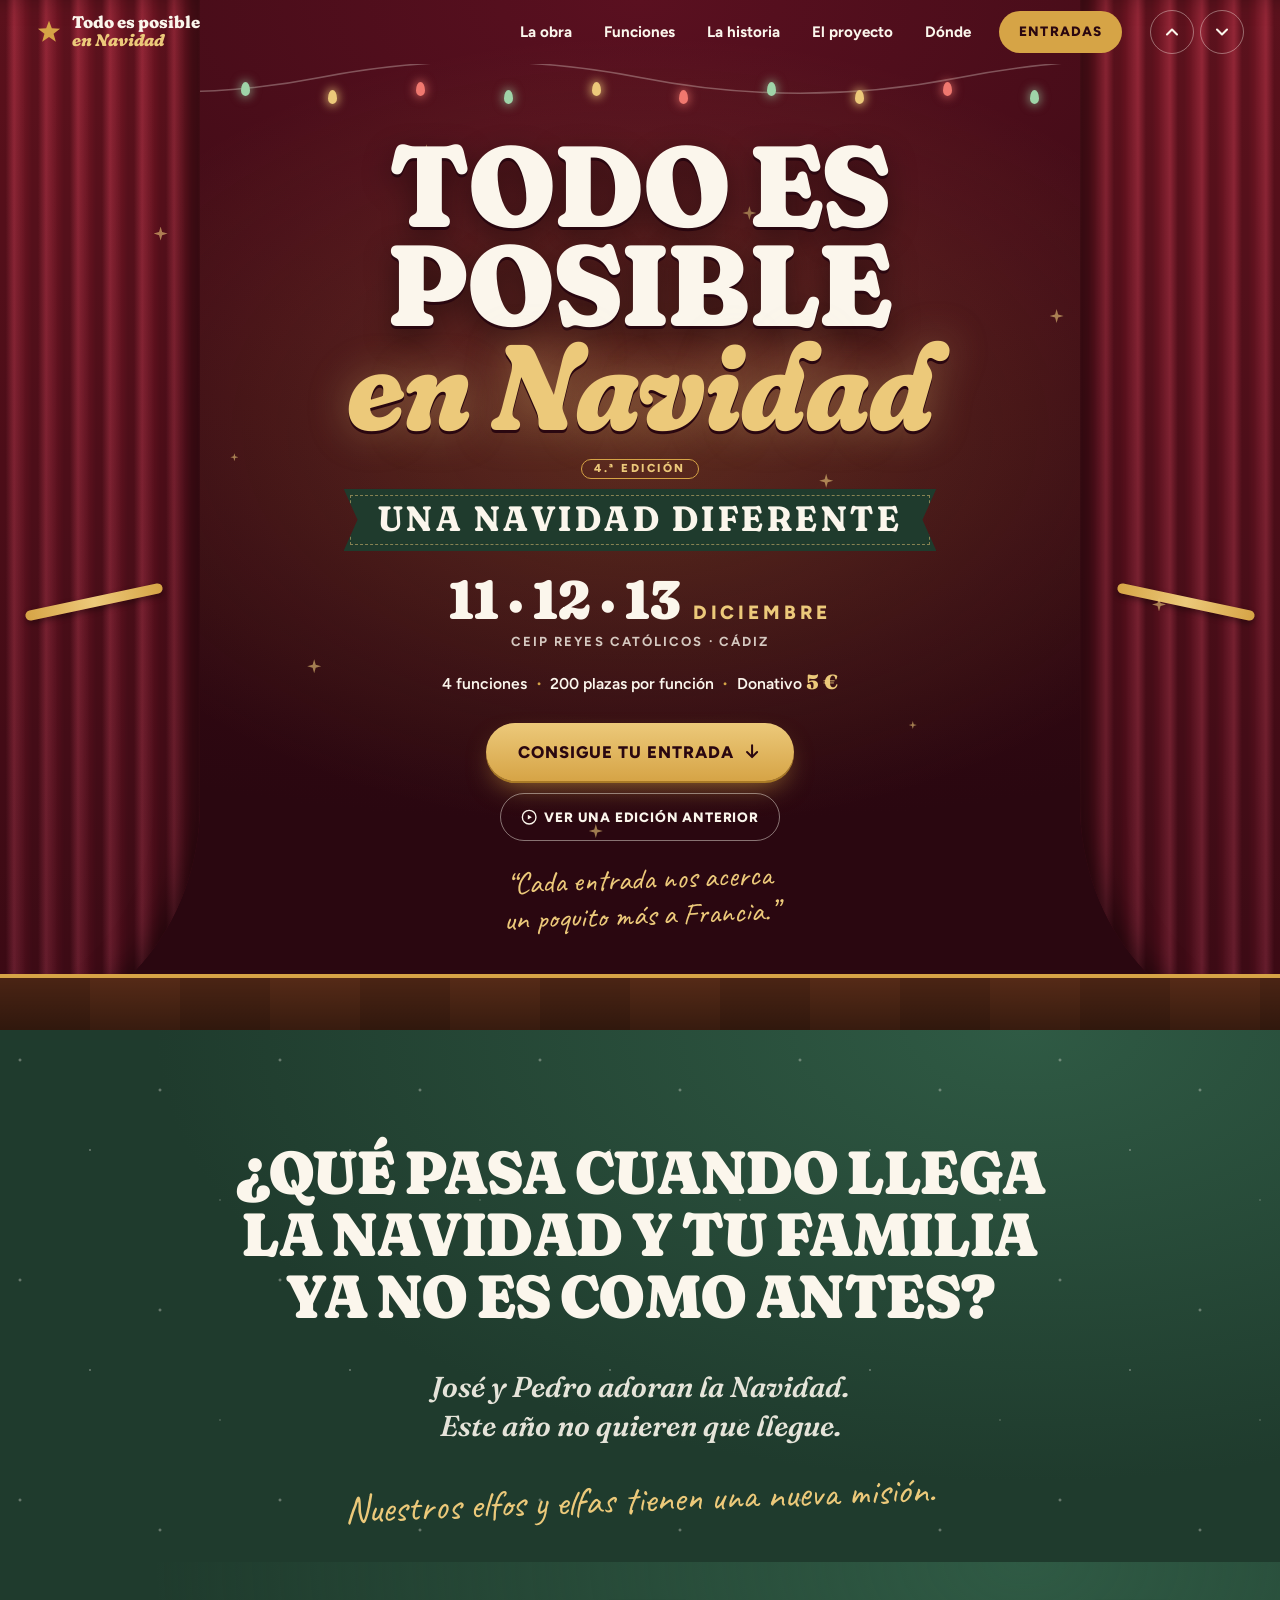
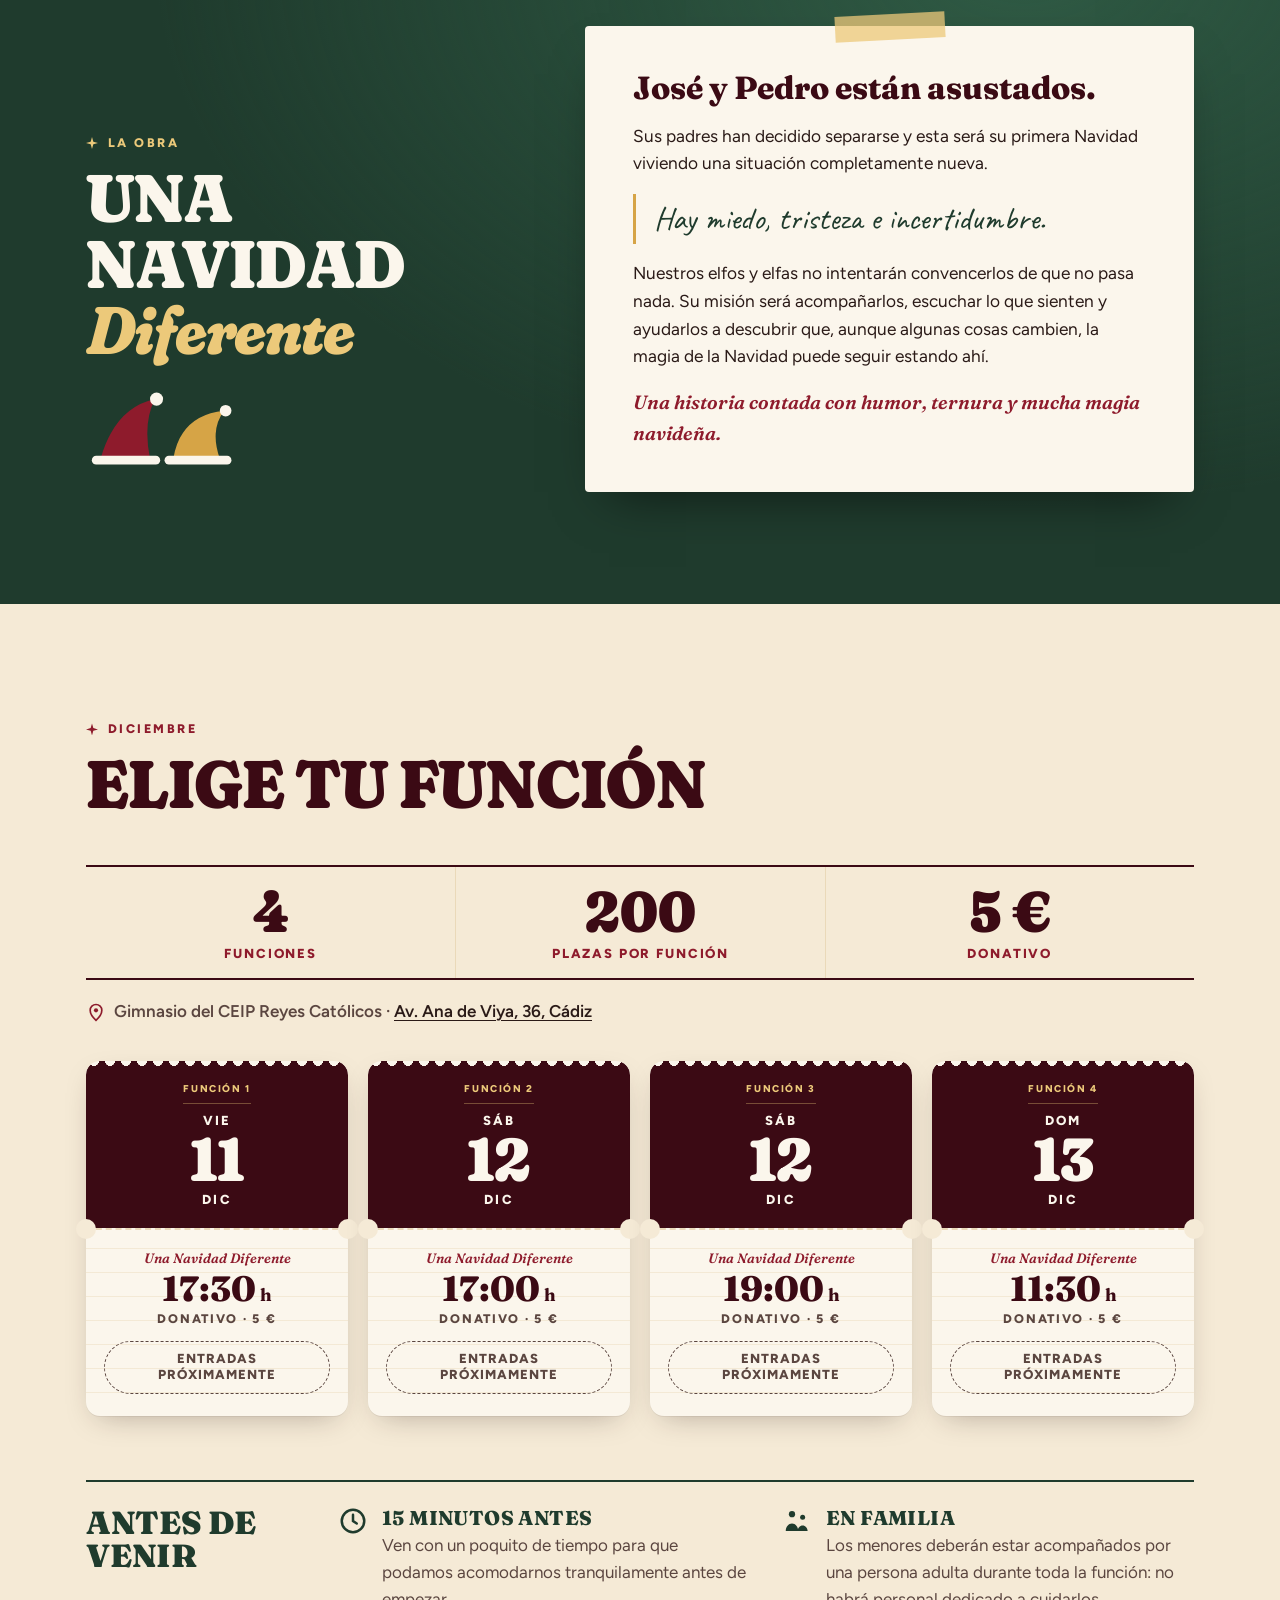
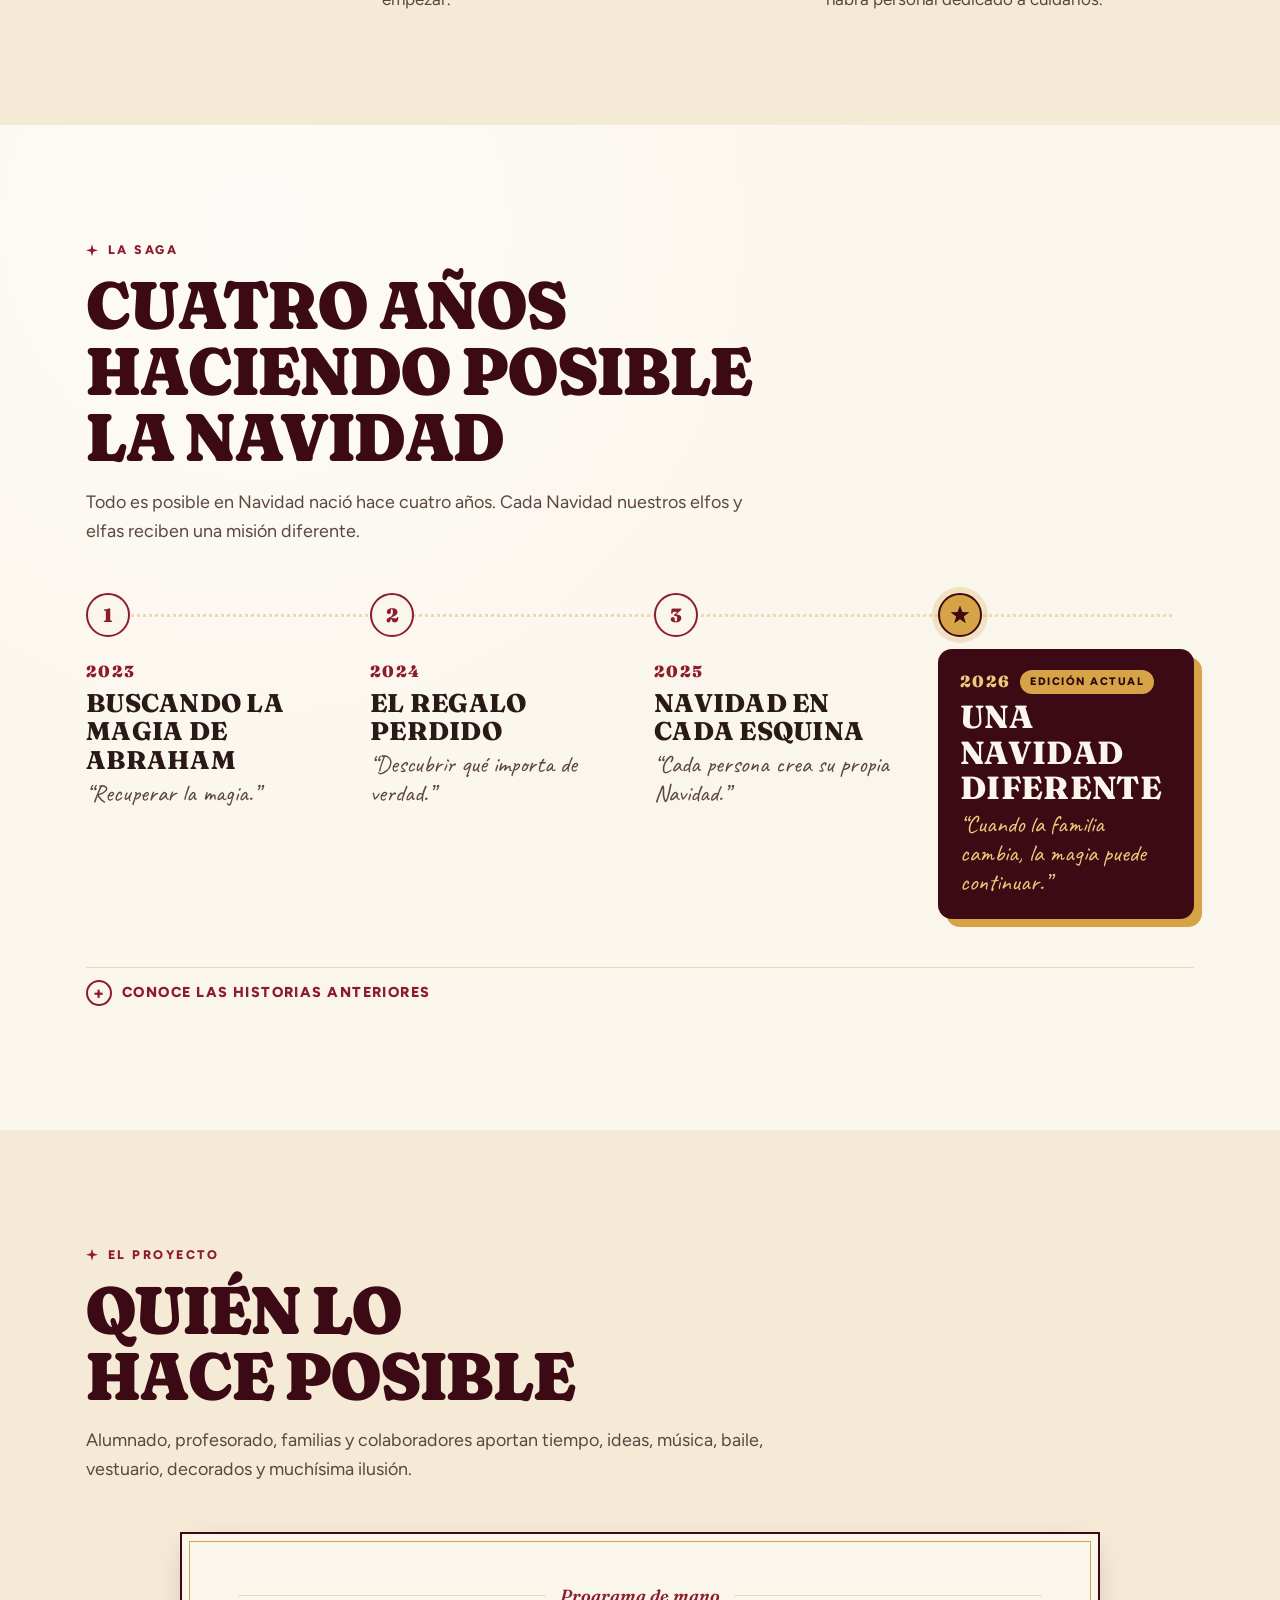
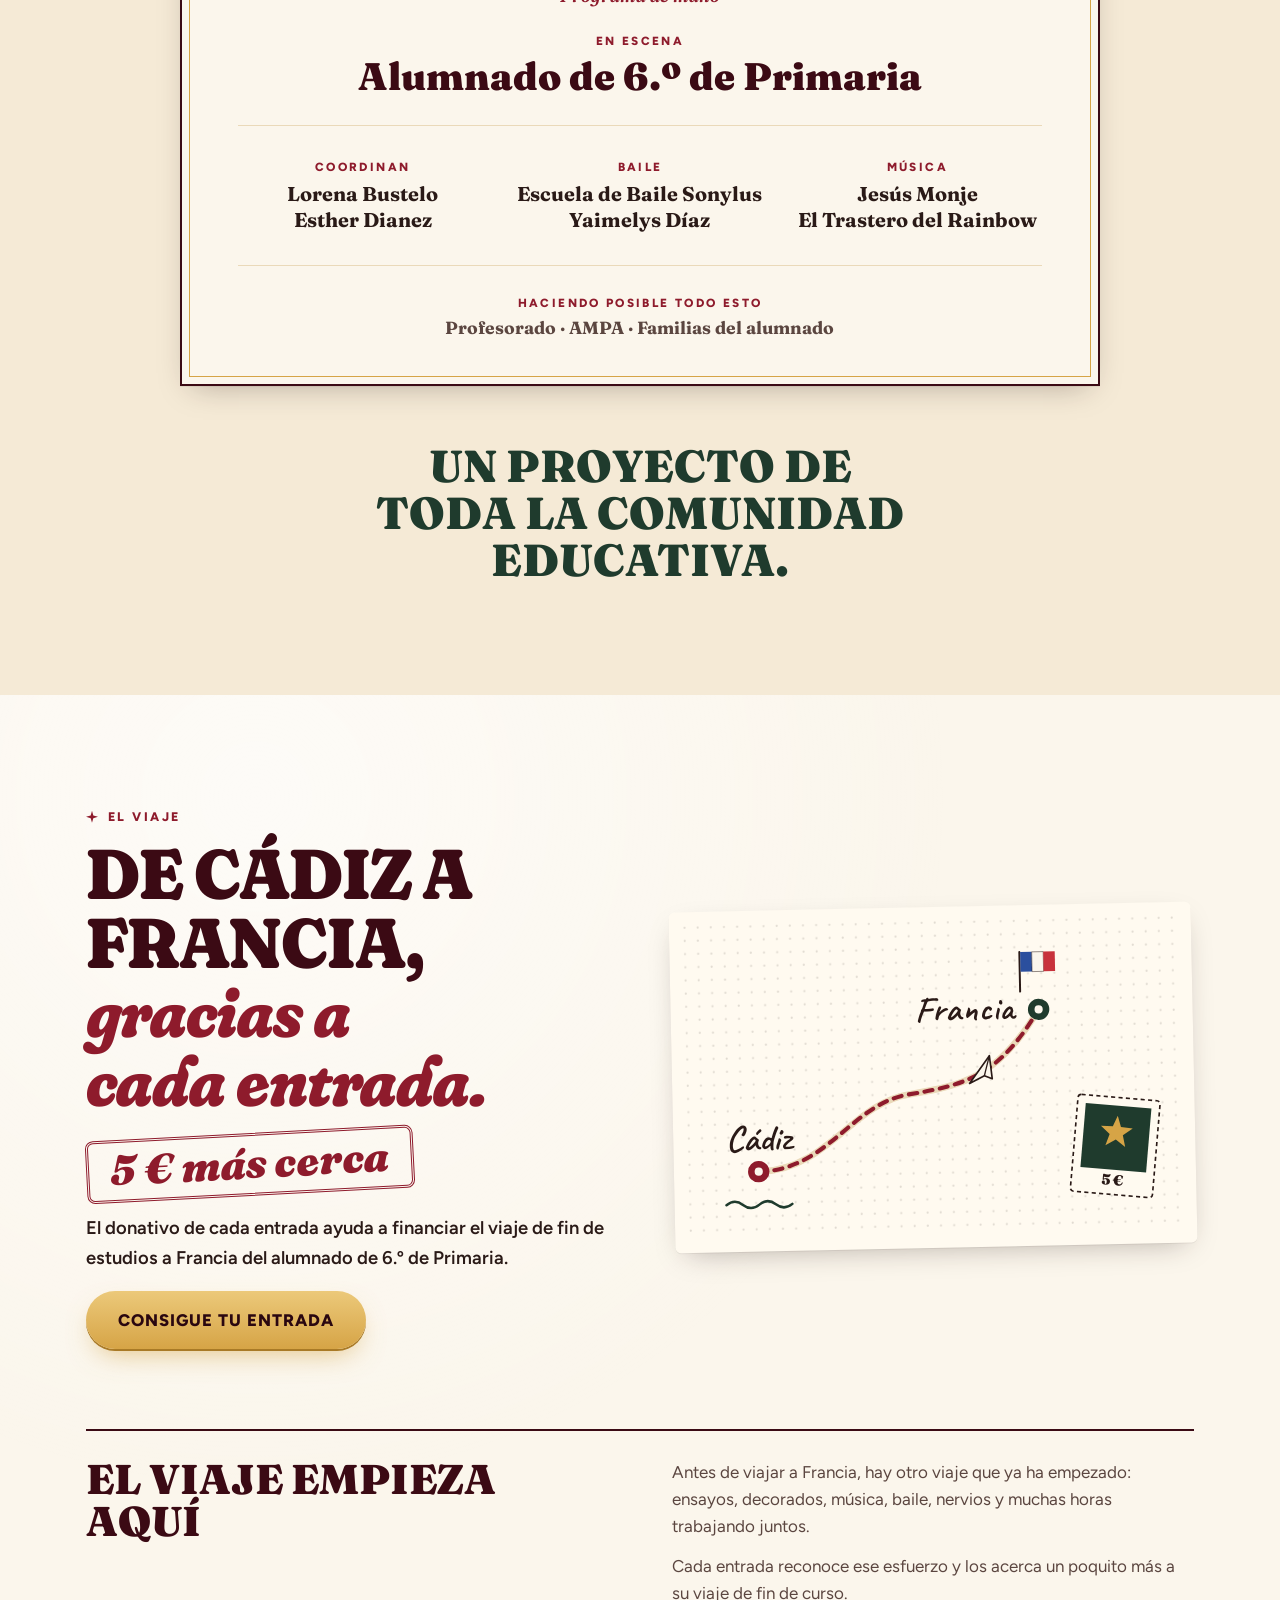
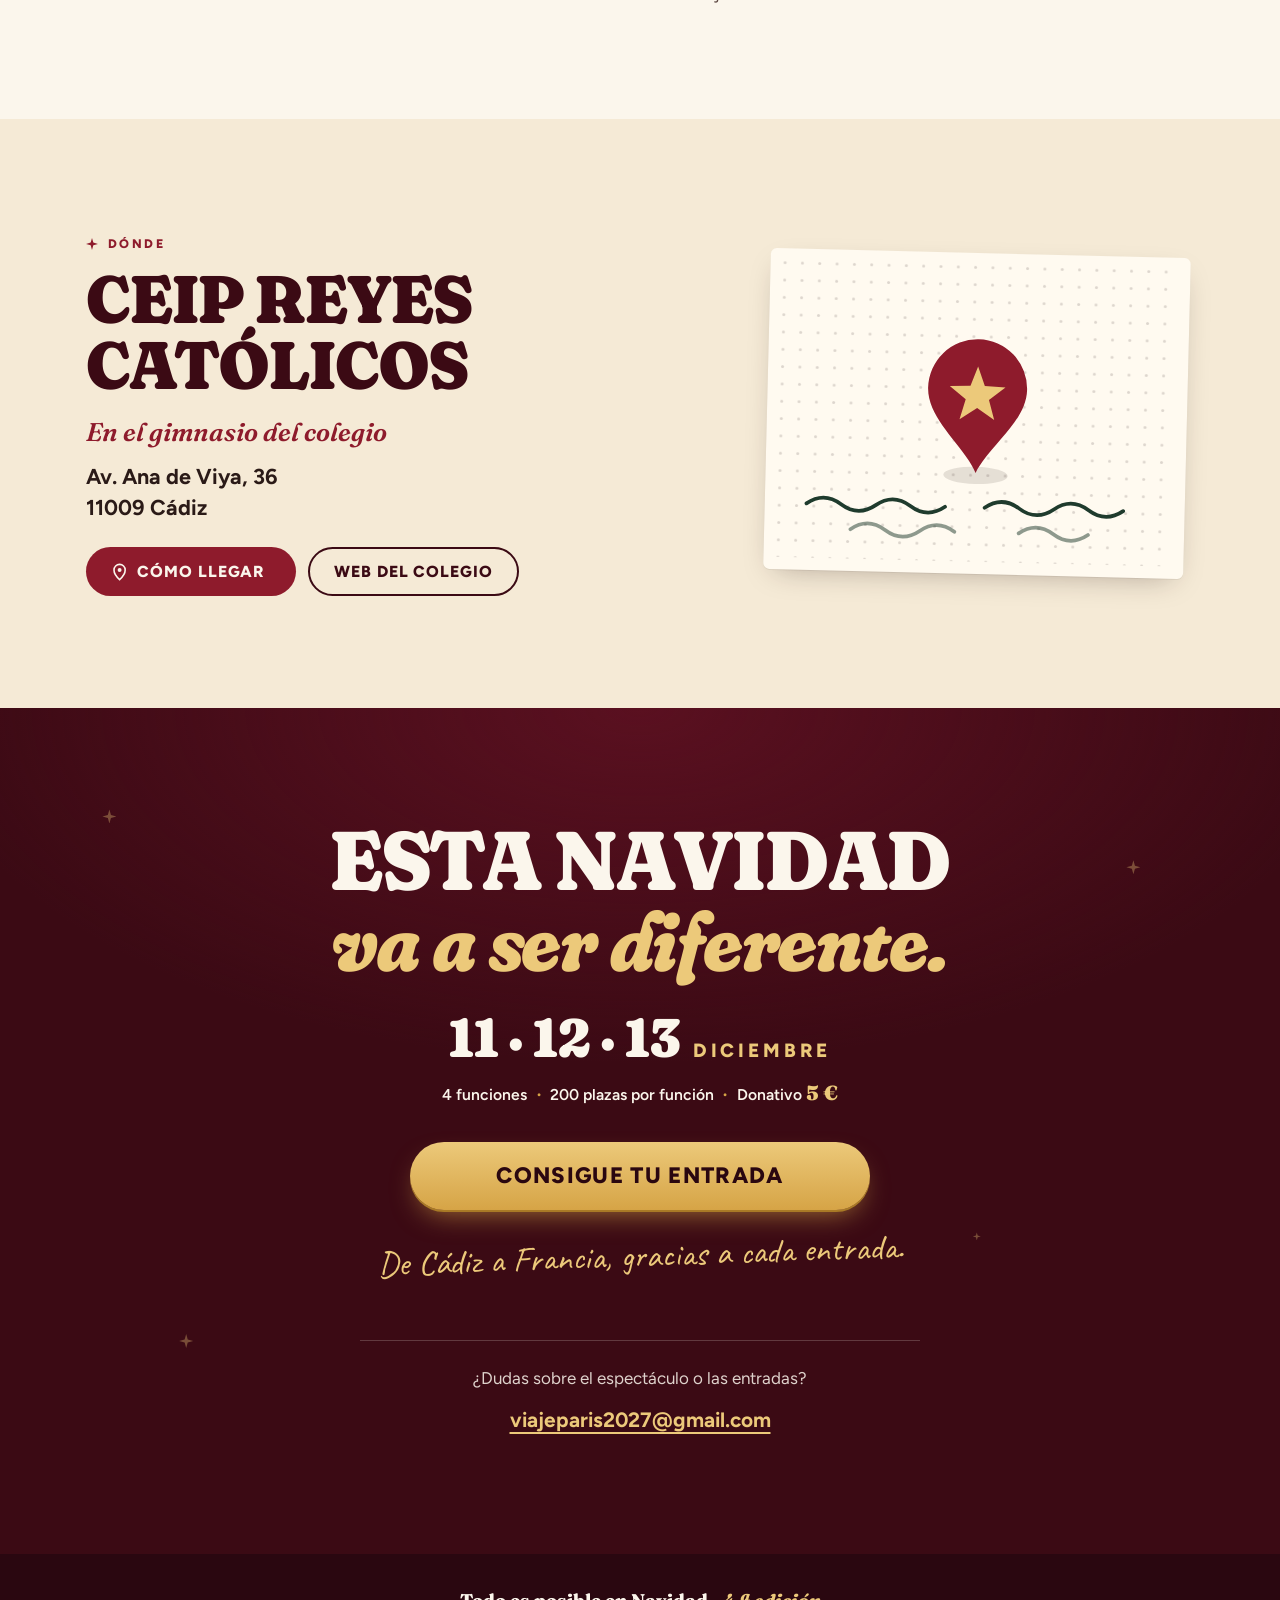
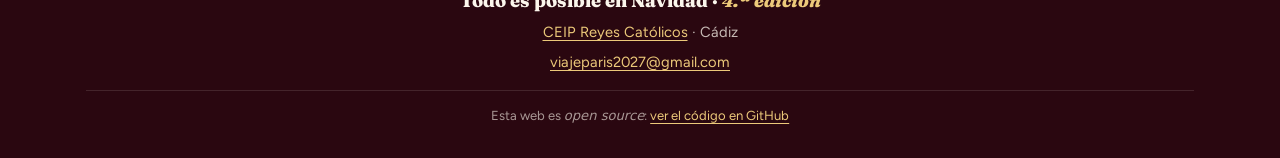
==== commit d3311016: "Add previous/next section buttons to the header Two arrow buttons in the header jump to the previous" ====
--- a/index.html
+++ b/index.html
@@ -247,6 +247,15 @@
         <span class="brand__text">Todo es posible<br><em>en Navidad</em></span>
       </a>
 
+      <div class="section-steps" role="group" aria-label="Recorrer las secciones" data-steps hidden>
+        <button class="section-steps__btn" type="button" data-step-prev aria-label="Sección anterior">
+          <svg viewBox="0 0 24 24" aria-hidden="true"><path d="M18 15l-6-6-6 6"/></svg>
+        </button>
+        <button class="section-steps__btn" type="button" data-step-next aria-label="Sección siguiente">
+          <svg viewBox="0 0 24 24" aria-hidden="true"><path d="M6 9l6 6 6-6"/></svg>
+        </button>
+      </div>
+
       <button class="nav-toggle" type="button" aria-expanded="false" aria-controls="menu" data-nav-toggle>
         <span class="nav-toggle__bars" aria-hidden="true"></span>
         <span class="nav-toggle__label">Menú</span>
@@ -268,7 +277,7 @@
   <main id="contenido">
 
     <!-- ============ HERO ============ -->
-    <section class="hero" id="inicio" aria-labelledby="hero-title">
+    <section class="hero" id="inicio" data-step="Inicio" aria-labelledby="hero-title">
       <div class="hero__lights" aria-hidden="true">
         <svg viewBox="0 0 1200 80" preserveAspectRatio="none" class="lights__wire"><path d="M0 10 Q150 60 300 18 T600 18 T900 18 T1200 10" fill="none" stroke="currentColor" stroke-width="2"/></svg>
         <ul class="lights__bulbs">
@@ -329,7 +338,7 @@
     </section>
 
     <!-- ============ ENTRADA A LA OBRA ============ -->
-    <section class="section section--forest prelude" id="la-obra" aria-labelledby="prelude-title">
+    <section class="section section--forest prelude" id="la-obra" data-step="La obra" aria-labelledby="prelude-title">
       <div class="snow" aria-hidden="true"></div>
       <div class="container prelude__inner reveal">
         <h2 class="prelude__title" id="prelude-title">¿Qué pasa cuando llega la Navidad y tu familia ya no es como antes?</h2>
@@ -372,7 +381,7 @@
     </section>
 
     <!-- ============ FUNCIONES ============ -->
-    <section class="section section--cream" id="funciones" aria-labelledby="funciones-title">
+    <section class="section section--cream" id="funciones" data-step="Funciones" aria-labelledby="funciones-title">
       <div class="container">
         <header class="section-head reveal">
           <p class="eyebrow">Diciembre</p>
@@ -469,7 +478,7 @@
     </section>
 
     <!-- ============ HISTORIA / TIMELINE ============ -->
-    <section class="section section--paper" id="historia" aria-labelledby="historia-title">
+    <section class="section section--paper" id="historia" data-step="La historia" aria-labelledby="historia-title">
       <div class="container">
         <header class="section-head reveal">
           <p class="eyebrow">La saga</p>
@@ -535,7 +544,7 @@
     </section>
 
     <!-- ============ COMUNIDAD ============ -->
-    <section class="section section--cream" id="proyecto" aria-labelledby="proyecto-title">
+    <section class="section section--cream" id="proyecto" data-step="El proyecto" aria-labelledby="proyecto-title">
       <div class="container">
         <header class="section-head reveal">
           <p class="eyebrow">El proyecto</p>
@@ -575,7 +584,7 @@
     </section>
 
     <!-- ============ EL VIAJE ============ -->
-    <section class="section section--paper trip" id="viaje" aria-labelledby="viaje-title">
+    <section class="section section--paper trip" id="viaje" data-step="El viaje" aria-labelledby="viaje-title">
       <div class="container">
         <div class="trip__grid">
           <header class="trip__text reveal">
@@ -653,7 +662,7 @@
     </section>
 
     <!-- ============ GALERÍA (oculta hasta activarla en CONFIG) ============ -->
-    <section class="section section--cream gallery" id="galeria" aria-labelledby="galeria-title" hidden data-gallery>
+    <section class="section section--cream gallery" id="galeria" data-step="Galería" aria-labelledby="galeria-title" hidden data-gallery>
       <div class="container">
         <header class="section-head reveal">
           <p class="eyebrow">Fotos</p>
@@ -666,7 +675,7 @@
     </section>
 
     <!-- ============ DÓNDE ============ -->
-    <section class="section section--cream where" id="donde" aria-labelledby="donde-title">
+    <section class="section section--cream where" id="donde" data-step="Dónde" aria-labelledby="donde-title">
       <div class="container where__grid">
         <header class="where__text reveal">
           <p class="eyebrow">Dónde</p>
@@ -708,7 +717,7 @@
     </section>
 
     <!-- ============ FINAL / ENTRADAS ============ -->
-    <section class="section section--wine finale" id="entradas" aria-labelledby="entradas-title" data-nav-section="lista-funciones">
+    <section class="section section--wine finale" id="entradas" data-step="Entradas" aria-labelledby="entradas-title" data-nav-section="lista-funciones">
       <div class="hero__stars hero__stars--soft" aria-hidden="true">
         <span style="--x:8%;--y:12%;--d:.4s"></span>
         <span style="--x:88%;--y:18%;--d:1.6s"></span>
--- a/css/styles.css
+++ b/css/styles.css
@@ -165,6 +165,31 @@
 .nav-toggle[aria-expanded="true"] .nav-toggle__bars::before { transform: translateY(6px) rotate(45deg); }
 .nav-toggle[aria-expanded="true"] .nav-toggle__bars::after { transform: translateY(-6px) rotate(-45deg); }
 
+/* Botones anterior / siguiente sección */
+.section-steps { display: flex; gap: 6px; margin-left: auto; }
+.section-steps[hidden] { display: none; }
+.section-steps__btn {
+  display: grid; place-items: center;
+  width: 44px; height: 44px; padding: 0;
+  background: transparent; color: inherit;
+  border: 1.5px solid rgba(251, 246, 236, .4); border-radius: 50%;
+  cursor: pointer;
+  transition: border-color .2s ease, color .2s ease, opacity .2s ease;
+}
+.section-steps__btn svg { width: 20px; height: 20px; fill: none; stroke: currentColor; stroke-width: 2.5; stroke-linecap: round; stroke-linejoin: round; }
+.section-steps__btn:hover:not(:disabled) { border-color: var(--gold-300); color: var(--gold-300); }
+.section-steps__btn:disabled { opacity: .35; cursor: default; }
+
+/* En pantallas muy estrechas el botón de menú se queda solo con el icono */
+@media (max-width: 419px) {
+  .site-header__inner { gap: 8px; }
+  .nav-toggle { padding: 0 12px; }
+  .nav-toggle__label {
+    position: absolute; width: 1px; height: 1px; overflow: hidden;
+    clip: rect(0 0 0 0); clip-path: inset(50%); white-space: nowrap;
+  }
+}
+
 .site-nav {
   position: absolute; top: var(--header-h); left: 0; right: 0;
   background: rgba(42, 7, 16, .97);
@@ -197,8 +222,9 @@
 @media (min-width: 900px) {
   .brand { font-size: 1.05rem; }
   .nav-toggle { display: none; }
+  .section-steps { order: 1; margin-left: 12px; }
   .site-nav, .js .site-nav:not(.is-open) {
-    position: static; display: block;
+    position: static; display: block; margin-left: auto;
     background: none; border: 0; padding: 0;
   }
   .site-nav ul { display: flex; align-items: center; gap: 4px; }
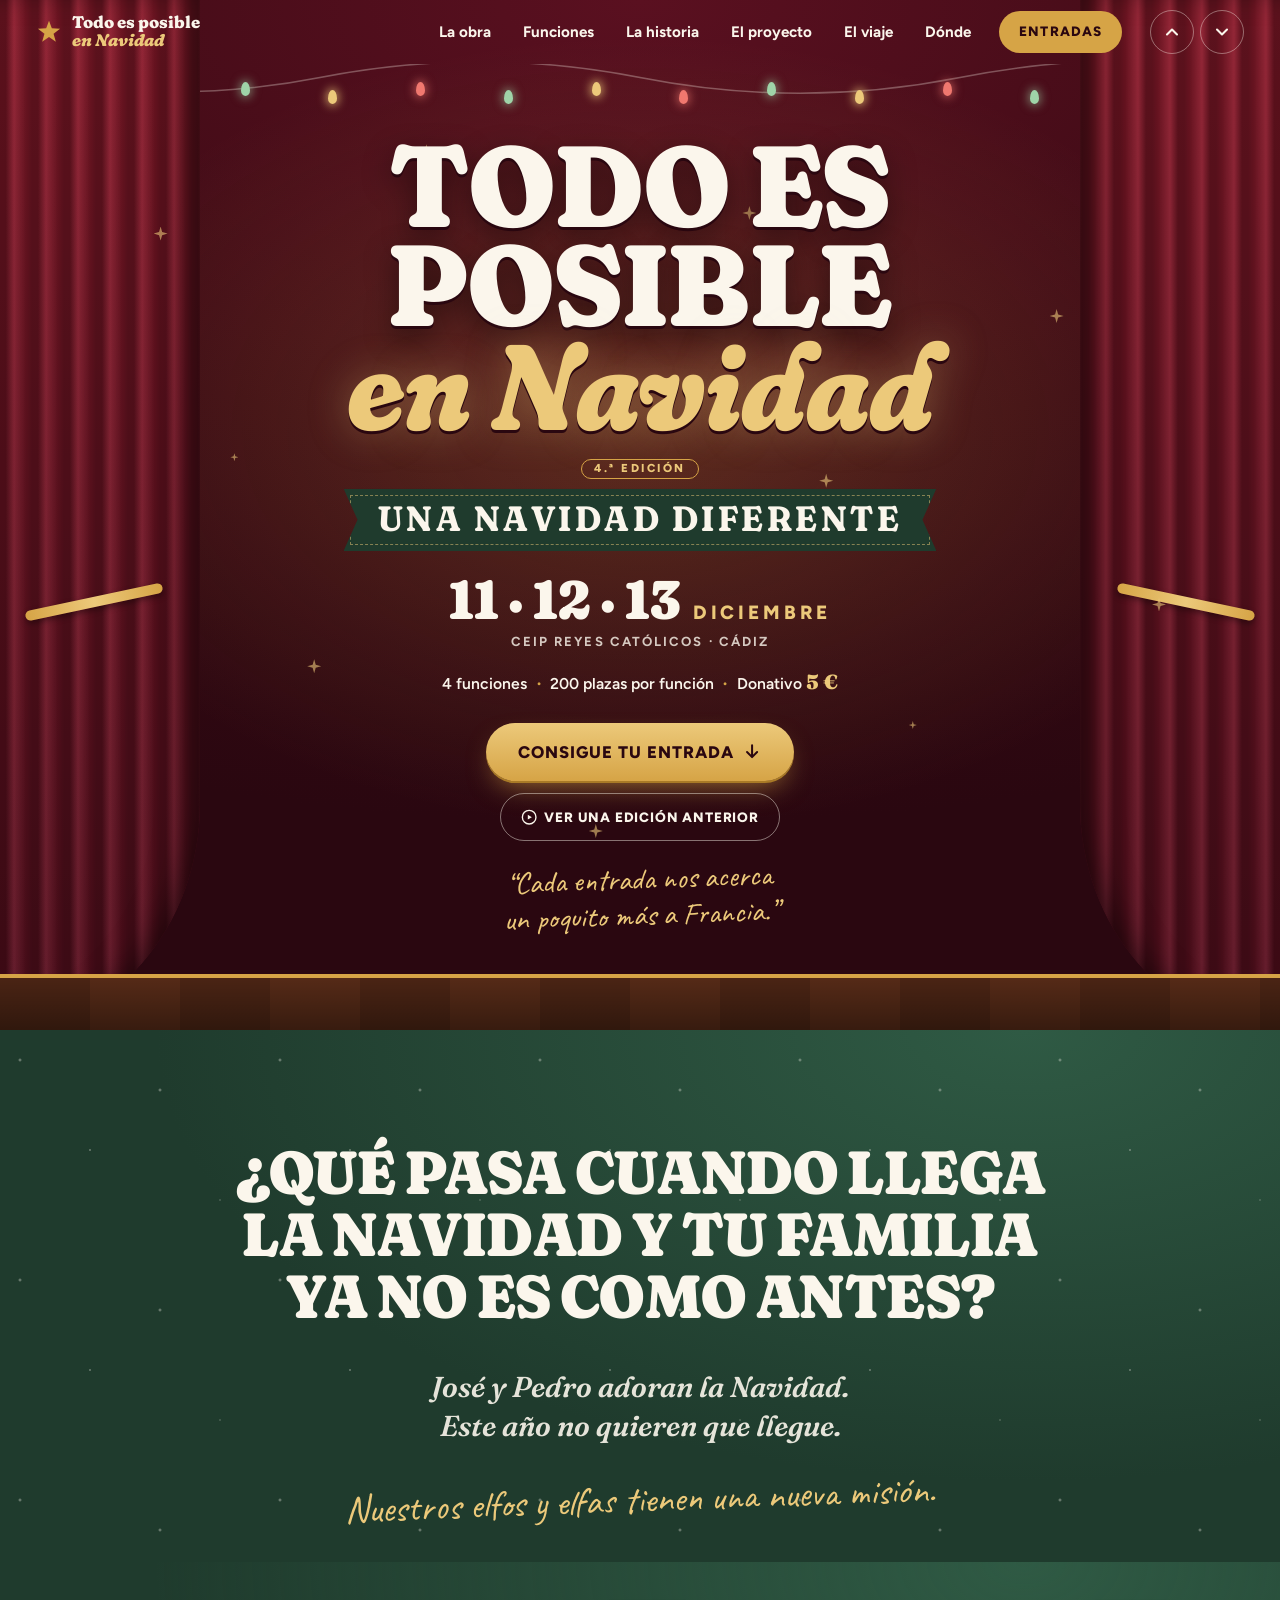
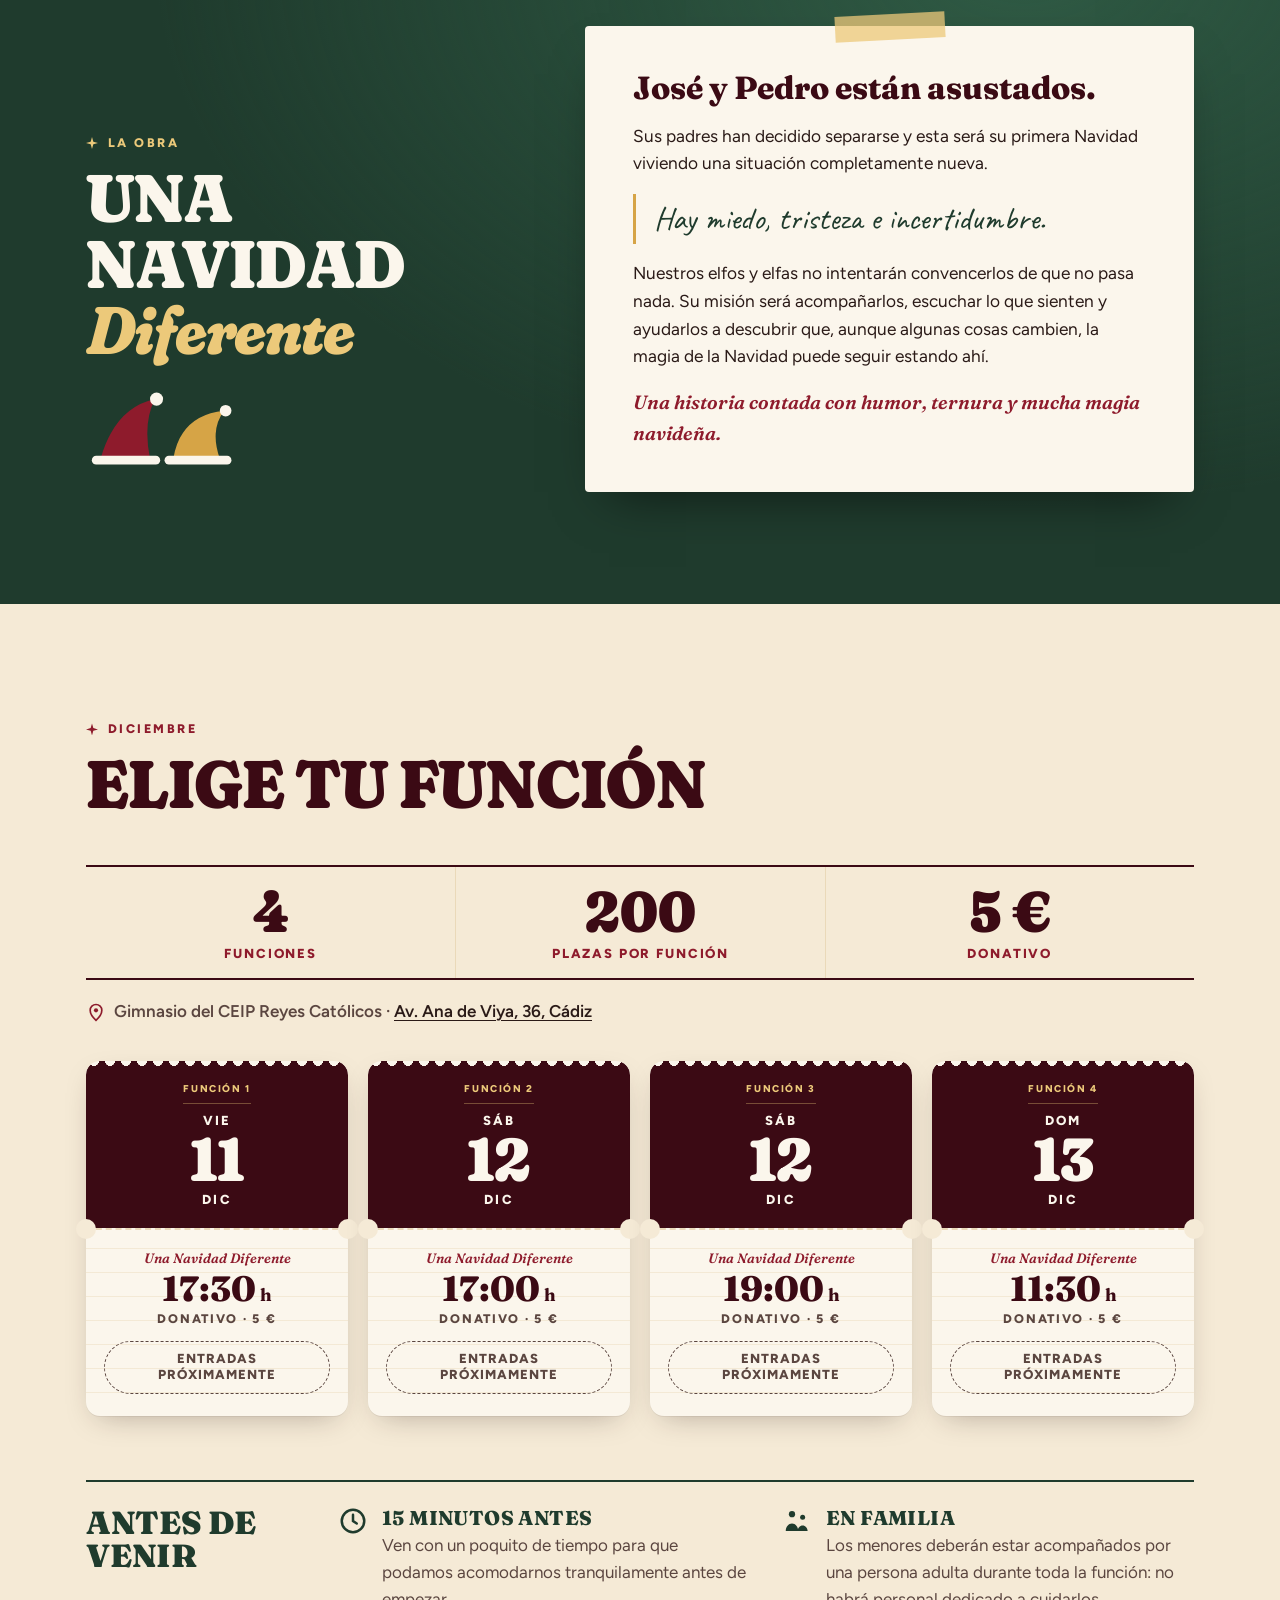
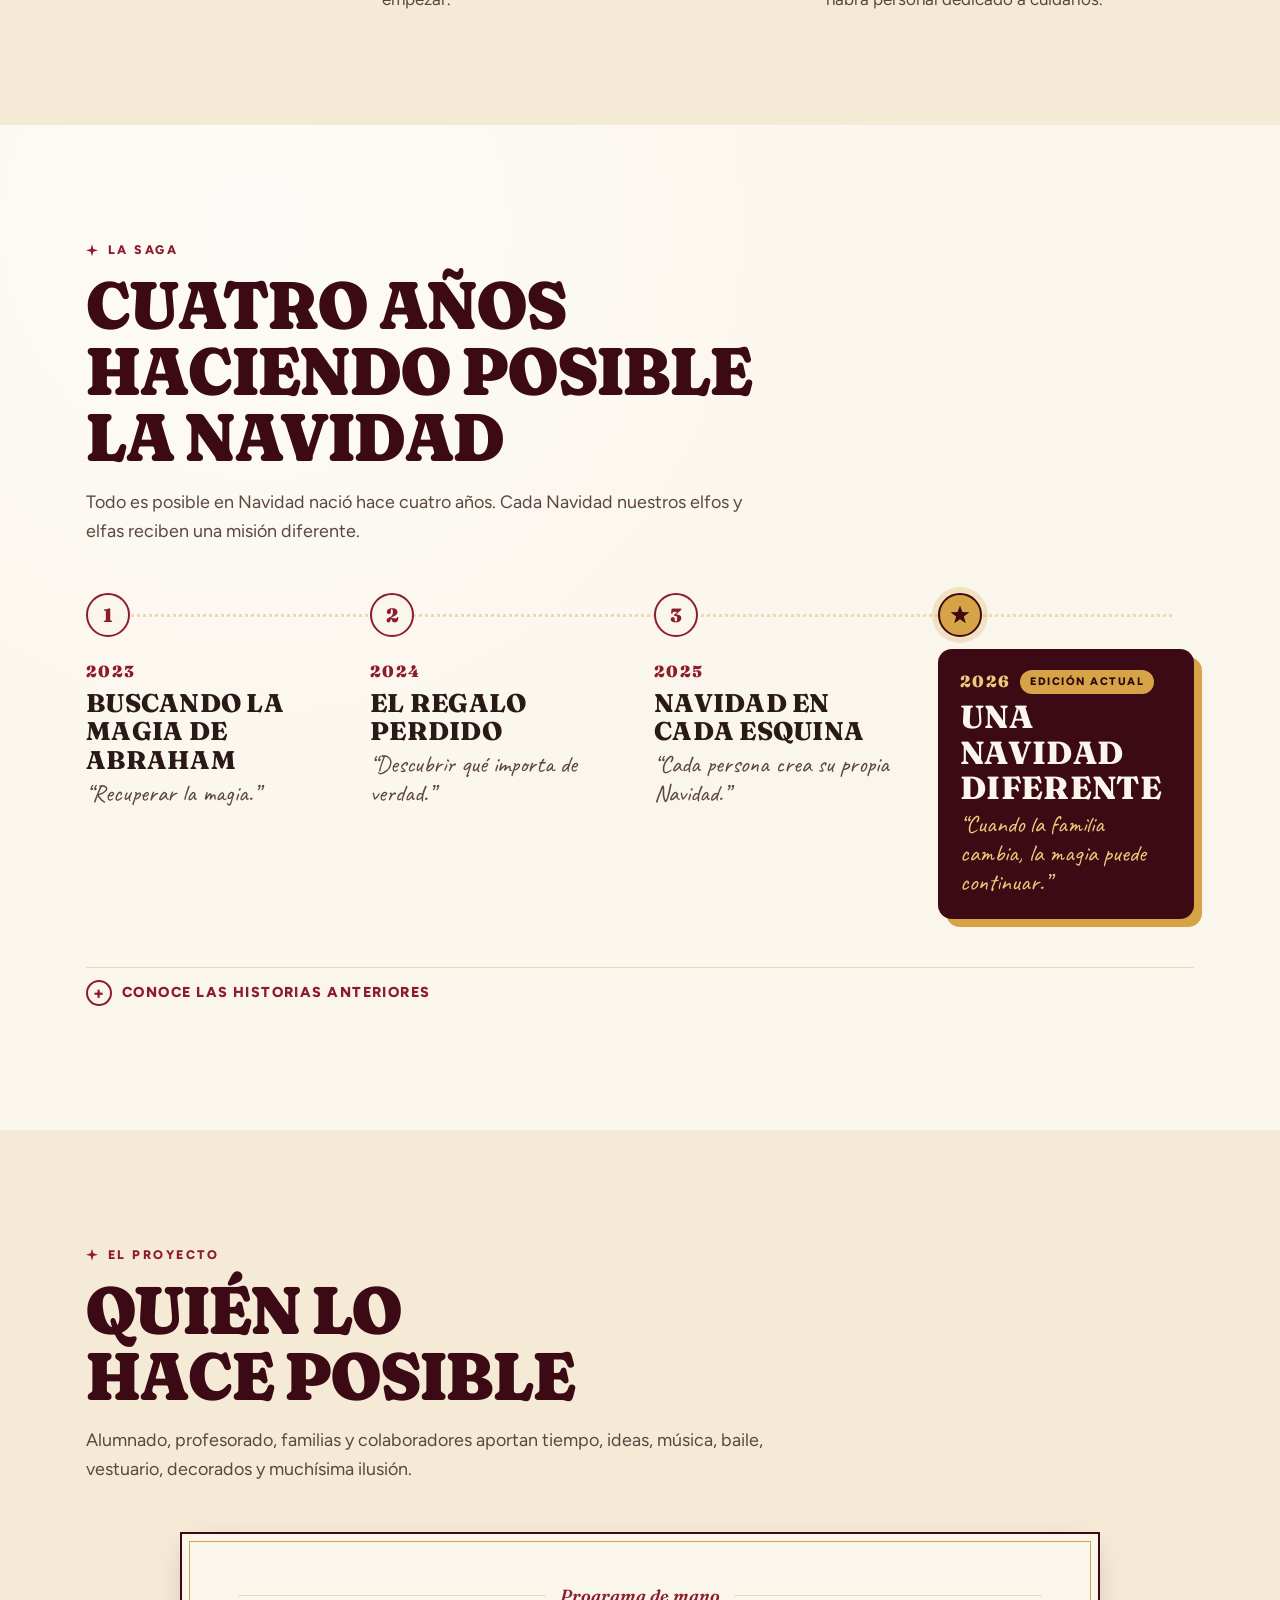
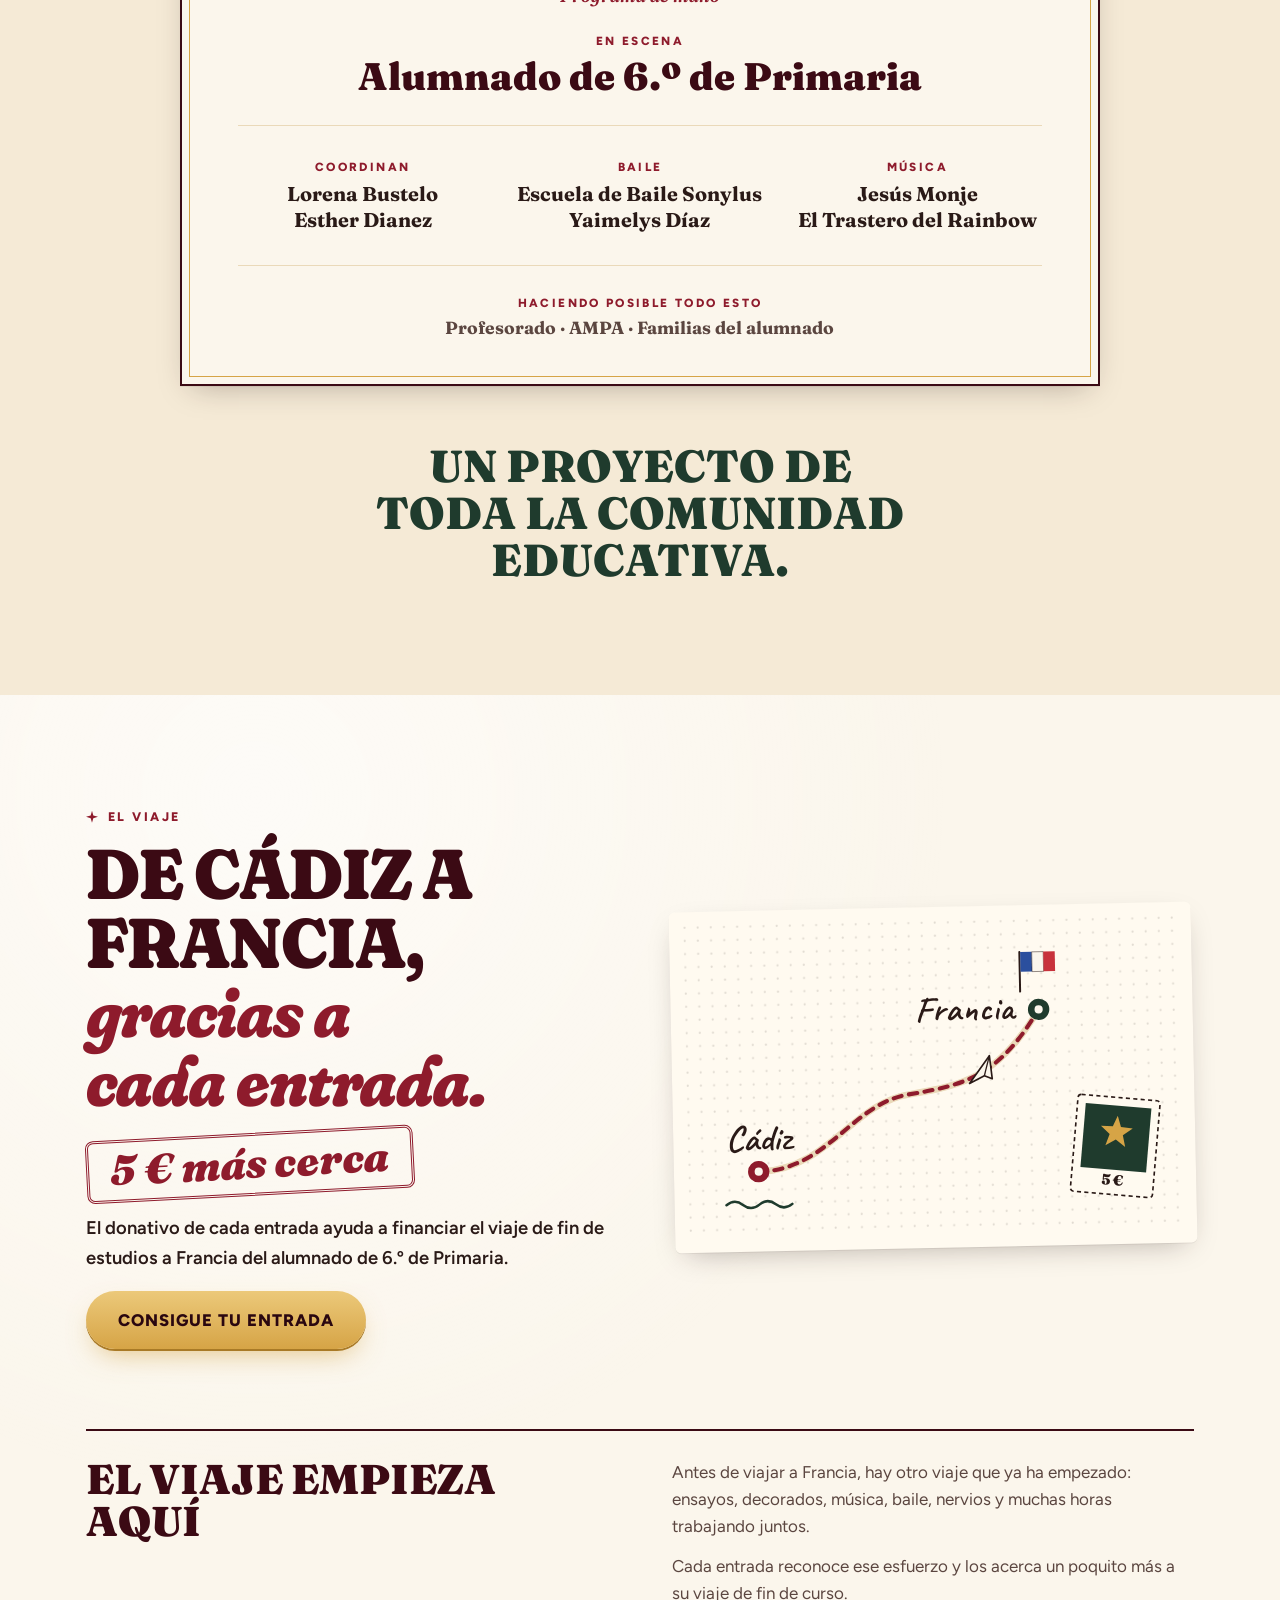
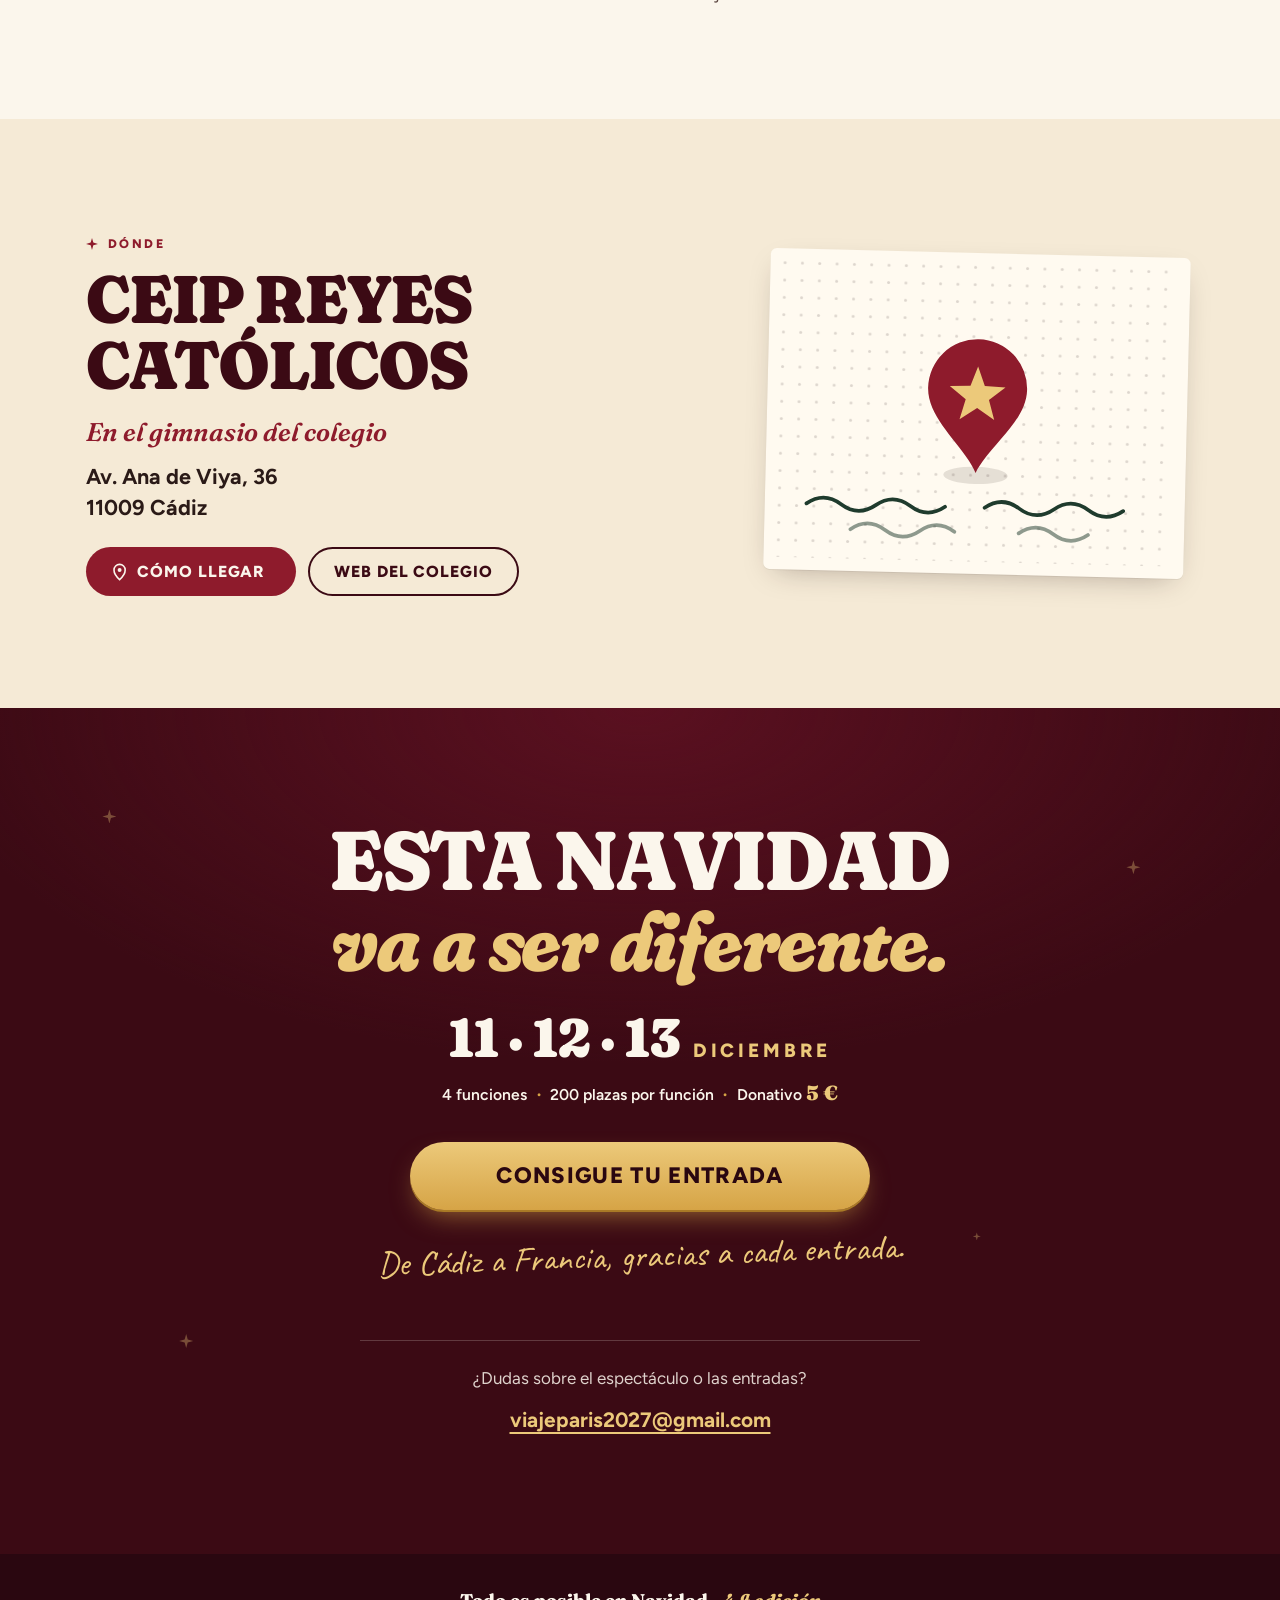
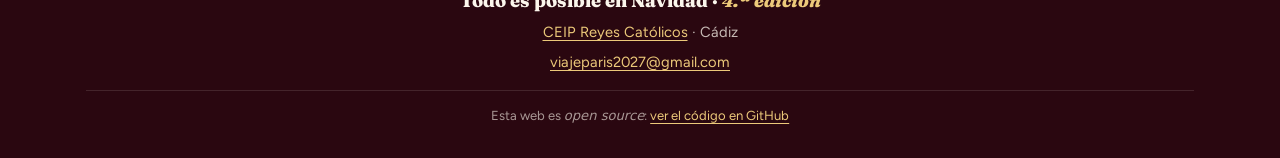
==== commit 3c90ddbc: "Add "El viaje" to the header menu With seven links the full menu no longer fits below 1100px and lab" ====
--- a/index.html
+++ b/index.html
@@ -267,6 +267,7 @@
           <li><a href="#funciones">Funciones</a></li>
           <li><a href="#historia">La historia</a></li>
           <li><a href="#proyecto">El proyecto</a></li>
+          <li><a href="#viaje">El viaje</a></li>
           <li><a href="#donde">Dónde</a></li>
           <li><a class="site-nav__cta" href="#lista-funciones">Entradas</a></li>
         </ul>
--- a/css/styles.css
+++ b/css/styles.css
@@ -219,7 +219,7 @@
 .site-nav .site-nav__cta:hover { color: var(--wine-900); background: var(--gold-300); }
 .site-nav .site-nav__cta[aria-current] { color: var(--wine-900); background: var(--gold-300); box-shadow: 0 0 0 2px var(--cream-100); padding-left: 6px; }
 
-@media (min-width: 900px) {
+@media (min-width: 1100px) {
   .brand { font-size: 1.05rem; }
   .nav-toggle { display: none; }
   .section-steps { order: 1; margin-left: 12px; }
@@ -228,7 +228,7 @@
     background: none; border: 0; padding: 0;
   }
   .site-nav ul { display: flex; align-items: center; gap: 4px; }
-  .site-nav a { position: relative; border: 0; font-size: .95rem; padding: 10px 14px; }
+  .site-nav a { position: relative; border: 0; font-size: .95rem; padding: 10px 14px; white-space: nowrap; }
   .site-nav a[aria-current] { box-shadow: none; padding-left: 14px; }
   .site-nav a[aria-current]::after {
     content: ""; position: absolute; left: 14px; right: 14px; bottom: 4px;
